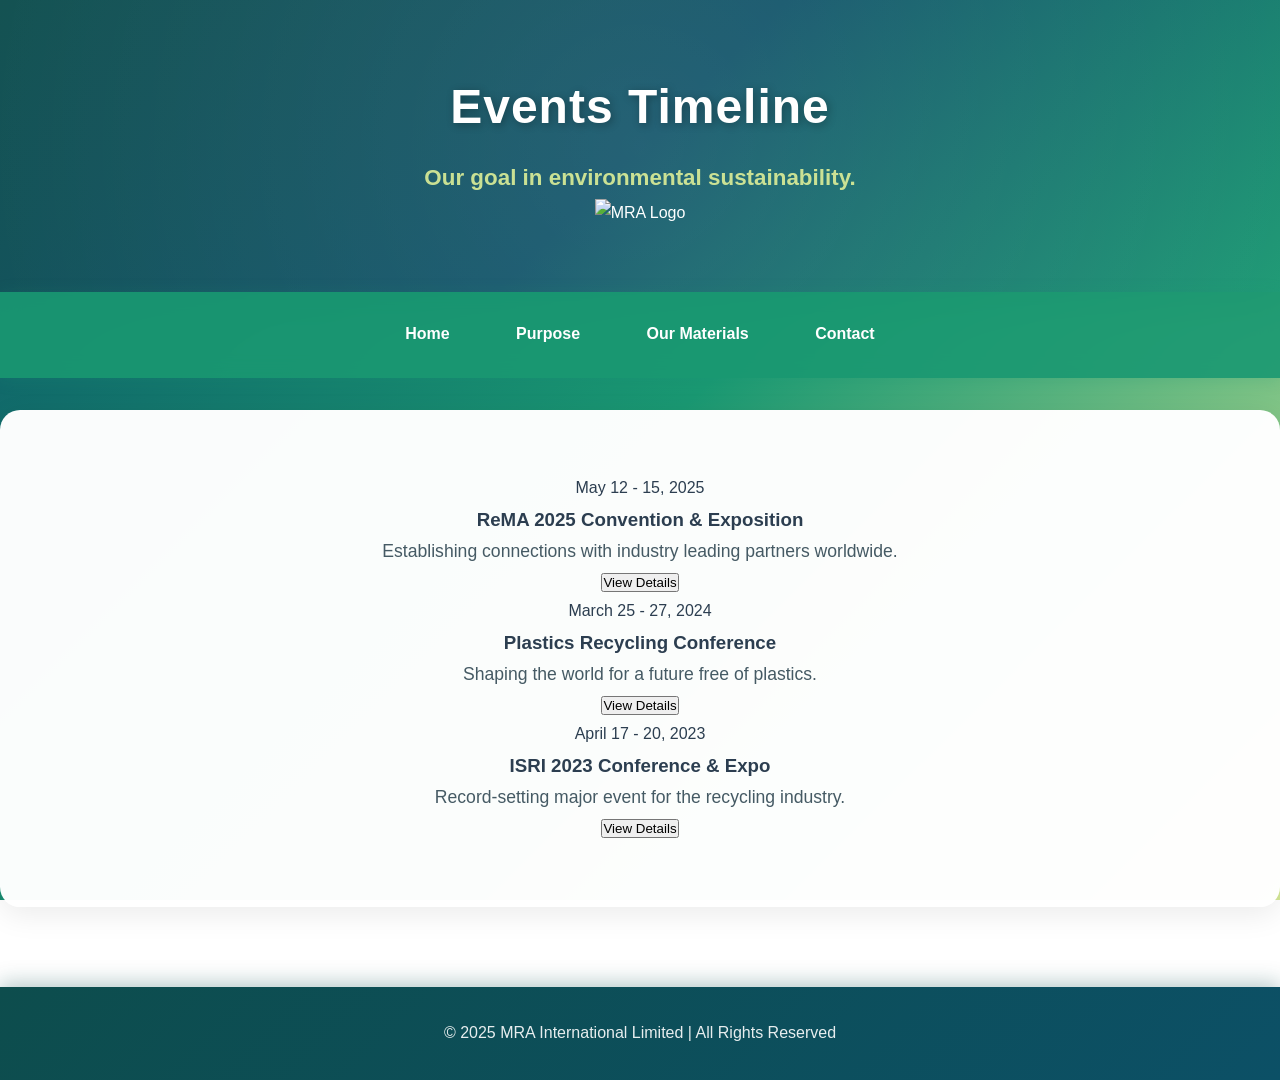
==== events.html @ 83eeb951 "Attempt to fix  Materials section" ====
<!DOCTYPE html>
<html lang="en">

<head>
  <meta charset="UTF-8">
  <meta name="viewport" content="width=device-width, initial-scale=1.0">
  <title>Events Timeline - MRA International Limited</title>
  <link rel="stylesheet" href="style.css">
  <link rel="stylesheet" href="events.css">
  <link rel="icon" type="image/png" href="public/images/favicon.png">
  <noscript>
    <style>
      .fade-section,
      .timeline-item {
        opacity: 1 !important;
        transform: none !important;
      }
    </style>
  </noscript>
</head>

<body>

  <!-- Header -->
  <header class="parallax-header">
    <div class="header-content fade-in">
      <h1>Events Timeline</h1>
      <p>Our goal in environmental sustainability.</p>
      <img src="public/images/icon.png" height="200px" alt="MRA Logo" class="header-logo">
    </div>
  </header>

  <!-- Navigation -->
  <nav class="sticky-nav">
    <ul>
      <li><a href="index.html" class="nav-link">Home</a></li>
      <li><a href="index.html#purpose" class="nav-link">Purpose</a></li>
      <li><a href="index.html#materials" class="nav-link">Our Materials</a></li>
      <li><a href="index.html#contact" class="nav-link">Contact</a></li>
    </ul>
  </nav>

  <!-- Timeline Section -->
  <section class="timeline-section fade-section">
    <div class="timeline-container">

      <!-- Event 1 -->
      <div class="timeline-item" data-event="1">
        <div class="timeline-marker"></div>
        <div class="timeline-content">
          <div class="timeline-date">May 12 - 15, 2025</div>
          <h3>ReMA 2025 Convention & Exposition</h3>
          <p>Establishing connections with industry leading partners worldwide.</p>
          <button class="view-details-btn" data-event="1">View Details</button>
        </div>
      </div>

      <!-- Event 2 -->
      <div class="timeline-item" data-event="2">
        <div class="timeline-marker"></div>
        <div class="timeline-content">
          <div class="timeline-date">March 25 - 27, 2024</div>
          <h3>Plastics Recycling Conference</h3>
          <p>Shaping the world for a future free of plastics.</p>
          <button class="view-details-btn" data-event="2">View Details</button>
        </div>
      </div>

      <!-- Event 3 -->
      <div class="timeline-item" data-event="3">
        <div class="timeline-marker"></div>
        <div class="timeline-content">
          <div class="timeline-date">April 17 - 20, 2023</div>
          <h3>ISRI 2023 Conference & Expo</h3>
          <p>Record-setting major event for the recycling industry.</p>
          <button class="view-details-btn" data-event="3">View Details</button>
        </div>
      </div>


    </div>
  </section>

  <!-- Event Detail Modal -->
  <div class="event-modal" id="eventModal">
    <div class="modal-content">
      <button class="close-modal">&times;</button>
      <div class="modal-body">
        <h2 id="modalTitle"></h2>
        <div class="modal-date" id="modalDate"></div>
        <div class="modal-description" id="modalDescription"></div>
        <div class="modal-gallery" id="modalGallery"></div>
      </div>
    </div>
  </div>

  <!-- Footer -->
  <footer>
    <p>&copy; 2025 MRA International Limited | All Rights Reserved</p>
  </footer>

  <script src="events.js"></script>
</body>

</html>
---- style.css ----
/* General Reset */
* {
  margin: 0;
  padding: 0;
  box-sizing: border-box;
}

/* Smooth Scrolling */
html {
  scroll-behavior: smooth;
}

/* Body */
body {
  font-family: "Segoe UI", Tahoma, Geneva, Verdana, sans-serif;
  line-height: 1.8;
  /* Applied nebula-inspired gradient with dark teal, emerald, and lime */
  background: linear-gradient(135deg, #0c5066 0%, #1a9872 50%, #d4e896 100%);
  background-attachment: fixed;
  color: #2c3e50;
  overflow-x: hidden;
}

/* Header with Parallax */
header {
  /* Changed to dark teal to emerald gradient from nebula palette */
  background: linear-gradient(135deg, #0d4d4d 0%, #0c5066 50%, #1a9872 100%);
  color: white;
  text-align: center;
  padding: 4rem 1rem;
  position: relative;
  overflow: hidden;
  box-shadow: 0 8px 30px rgba(12, 80, 102, 0.4);
}

header::before {
  content: "";
  position: absolute;
  top: -50%;
  left: -50%;
  width: 200%;
  height: 200%;
  background: radial-gradient(circle, rgba(255, 255, 255, 0.1) 0%, transparent 70%);
  animation: pulse 15s ease-in-out infinite;
}

@keyframes pulse {

  0%,
  100% {
    transform: scale(1) rotate(0deg);
  }

  50% {
    transform: scale(1.1) rotate(5deg);
  }
}

.header-content {
  position: relative;
  z-index: 1;
}

header h1 {
  font-size: 3rem;
  font-weight: 700;
  margin-bottom: 0.5rem;
  text-shadow: 2px 2px 8px rgba(0, 0, 0, 0.3);
  letter-spacing: 1px;
}

header p {
  font-size: 1.4rem;
  font-weight: 700;
  opacity: 0.95;
  color: #d4e896
}

/* Fade In Animation */
.fade-in {
  animation: fadeInUp 1s ease-out;
}

@keyframes fadeInUp {
  from {
    opacity: 0;
    transform: translateY(30px);
  }

  to {
    opacity: 1;
    transform: translateY(0);
  }
}

/* Navigation */
nav {
  /* Changed to emerald green with opacity */
  background: rgba(26, 152, 114, 0.9);
  backdrop-filter: blur(10px);
  position: sticky;
  top: 0;
  z-index: 1000;
  box-shadow: 0 2px 15px rgba(26, 152, 114, 0.2);
  transition: all 0.3s ease;
  /* Added responsive padding */
  padding: 0.5rem 1rem;
}

nav.scrolled {
  /* Darker emerald when scrolled */
  background: rgba(13, 77, 77, 0.95);
  box-shadow: 0 4px 20px rgba(26, 152, 114, 0.3);
}

nav ul {
  display: flex;
  justify-content: center;
  list-style: none;
  flex-wrap: wrap;
  padding: 0.5rem 0;
  /* Added gap for better spacing */
  gap: 0.5rem;
}

nav ul li {
  margin: 0 10px;
}

nav ul li a {
  text-decoration: none;
  color: white;
  font-weight: 600;
  padding: 0.8rem 1.2rem;
  display: block;
  border-radius: 8px;
  transition: all 0.3s ease;
  position: relative;
  overflow: hidden;
  /* Responsive font size */
  font-size: 1rem;
}

nav ul li a::before {
  content: "";
  position: absolute;
  top: 0;
  left: -100%;
  width: 100%;
  height: 100%;
  background: rgba(255, 255, 255, 0.1);
  transition: left 0.3s ease;
}

nav ul li a:hover::before {
  left: 0;
}

nav ul li a:hover {
  /* Light lime green on hover */
  background: #b4d95a;
  transform: translateY(-2px);
  box-shadow: 0 4px 12px rgba(180, 217, 90, 0.4);
}

/* Sections */
section {
  padding: 4rem 10%;
  text-align: center;
  margin: 2rem 0;
  /* White with subtle shadow for contrast against vibrant background */
  background: rgba(255, 255, 255, 0.98);
  border-radius: 20px;
  box-shadow: 0 8px 30px rgba(0, 0, 0, 0.08);
  transition: all 0.5s ease;
  opacity: 0;
  transform: translateY(50px);
}

section.visible {
  opacity: 1;
  transform: translateY(0);
}

section h2 {
  margin-bottom: 1.5rem;
  /* Changed to dark teal for headings */
  color: #0c5066;
  font-size: 2.5rem;
  font-weight: 700;
  position: relative;
  display: inline-block;
  padding-bottom: 15px;
}

section h2::after {
  content: "";
  position: absolute;
  bottom: 0;
  left: 50%;
  transform: translateX(-50%);
  width: 80px;
  height: 4px;
  /* Changed to emerald to lime gradient */
  background: linear-gradient(90deg, #1a9872, #b4d95a);
  border-radius: 2px;
}

section p {
  font-size: 1.1rem;
  line-height: 1.8;
  color: #455a64;
  max-width: 900px;
  margin: 0 auto;
}

/* Materials Grid */
.materials-grid {
  display: grid;
  grid-template-columns: repeat(auto-fit, minmax(320px, 1fr));
  gap: 2.5rem;
  margin-top: 3rem;
}

.material-card {
  background: #ffffff;
  border-radius: 20px;
  overflow: hidden;
  box-shadow: 0 10px 30px rgba(0, 0, 0, 0.08);
  transition: all 0.4s cubic-bezier(0.165, 0.84, 0.44, 1);
  text-align: left;
  border: 1px solid rgba(0, 0, 0, 0.05);
  display: flex;
  flex-direction: column;
}

.material-card:hover {
  transform: translateY(-10px);
  box-shadow: 0 20px 40px rgba(26, 152, 114, 0.15);
  border-color: #1a9872;
}

.material-card-image {
  width: 100%;
  height: 220px;
  overflow: hidden;
}

.material-card-image img {
  width: 100%;
  height: 100%;
  object-fit: cover;
  transition: transform 0.6s ease;
}

.material-card:hover .material-card-image img {
  transform: scale(1.1);
}

.material-card-content {
  padding: 2rem;
  flex-grow: 1;
}

.material-card h3 {
  color: #0c5066;
  font-size: 1.8rem;
  margin-bottom: 1rem;
  font-weight: 700;
}

.material-card p {
  font-size: 1rem;
  color: #546e7a;
  margin-bottom: 1.5rem;
  line-height: 1.6;
}

.material-card ul {
  list-style: none;
  padding: 0;
}

.material-card ul li {
  padding-left: 1.5rem;
  position: relative;
  margin-bottom: 0.6rem;
  color: #455a64;
  font-size: 0.95rem;
}

.material-card ul li::before {
  content: "•";
  /* Standard bullet */
  color: #1a9872;
  font-weight: bold;
  position: absolute;
  left: 0;
  font-size: 1.2rem;
  line-height: 1;
}

.material-btn {
  display: inline-block;
  margin-top: 1.5rem;
  padding: 0.8rem 1.5rem;
  background: #1a9872;
  color: white;
  text-decoration: none;
  border-radius: 30px;
  font-weight: 600;
  font-size: 0.9rem;
  transition: all 0.3s ease;
  border: 2px solid #1a9872;
  text-align: center;
}

.material-btn:hover {
  background: transparent;
  color: #1a9872;
  transform: scale(1.05);
  box-shadow: 0 5px 15px rgba(26, 152, 114, 0.2);
}

.material-sub-lists {
  display: grid;
  grid-template-columns: 1fr 1fr;
  gap: 1rem;
  margin-bottom: 0.5rem;
}

.material-sub-lists h4 {
  color: #1a9872;
  font-size: 0.95rem;
  margin-bottom: 0.5rem;
  text-transform: uppercase;
  letter-spacing: 1px;
}

/* Gallery */
.gallery {
  display: flex;
  justify-content: center;
  gap: 30px;
  flex-wrap: wrap;
  margin-top: 2rem;
}

.gallery-item {
  width: 280px;
  height: 200px;
  object-fit: cover;
  border-radius: 15px;
  box-shadow: 0 8px 20px rgba(0, 0, 0, 0.15);
  transition: all 0.4s cubic-bezier(0.175, 0.885, 0.32, 1.275);
  cursor: pointer;
  opacity: 0;
  transform: scale(0.8);
  animation: scaleIn 0.6s ease forwards;
}

.gallery-item:nth-child(1) {
  animation-delay: 0.1s;
}

.gallery-item:nth-child(2) {
  animation-delay: 0.2s;
}

.gallery-item:nth-child(3) {
  animation-delay: 0.3s;
}

@keyframes scaleIn {
  to {
    opacity: 1;
    transform: scale(1);
  }
}

.gallery-item:hover {
  transform: scale(1.08) rotate(2deg);
  /* Changed shadow to emerald */
  box-shadow: 0 15px 35px rgba(26, 152, 114, 0.4);
  z-index: 10;
}

/* CEO Profile */
.ceo-profile {
  display: flex;
  align-items: center;
  justify-content: center;
  gap: 30px;
  flex-wrap: wrap;
  margin-top: 2rem;
}

.ceo-image {
  width: 220px;
  height: 220px;
  border-radius: 50%;
  object-fit: cover;
  /* Changed to teal shadow and border */
  box-shadow: 0 10px 30px rgba(12, 80, 102, 0.4);
  border: 5px solid #1a9872;
  transition: all 0.4s ease;
  animation: float 3s ease-in-out infinite;
}

@keyframes float {

  0%,
  100% {
    transform: translateY(0);
  }

  50% {
    transform: translateY(-10px);
  }
}

.ceo-image:hover {
  transform: scale(1.05);
  /* Enhanced emerald shadow */
  box-shadow: 0 15px 40px rgba(26, 152, 114, 0.5);
}

.ceo-profile p {
  max-width: 550px;
  text-align: left;
  font-size: 1.15rem;
  line-height: 1.8;
}

/* Contact Section */
.contact-section {
  /* Changed to emerald to teal gradient */
  background: linear-gradient(135deg, #1a9872 0%, #0c5066 100%);
  color: white;
}

.contact-section h2 {
  color: white;
}

.contact-section h2::after {
  /* Changed to lime gradient */
  background: linear-gradient(90deg, #b4d95a, #d4e896);
}

.contact-info {
  margin-top: 2rem;
}

.contact-info p {
  font-size: 1.2rem;
  margin: 1rem 0;
  /* Changed to light lime */
  color: #d4e896;
  text-align: ceter;
  max-width: none;
  margin: 1rem 0;
}

.contact-info strong {
  /* Changed to bright lime accent */
  color: #b4d95a;
}

#email {
  color: #b4d95a;
  text-decoration: none;

}

/* Footer */
footer {
  /* Changed to dark forest to teal gradient */
  background: linear-gradient(135deg, #0d4d4d 0%, #0c5066 100%);
  color: white;
  text-align: center;
  padding: 2rem;
  margin-top: 3rem;
  box-shadow: 0 -4px 20px rgba(13, 77, 77, 0.3);
}

footer p {
  font-size: 1rem;
  opacity: 0.9;
}

/* Responsive Design */
@media (max-width: 768px) {
  header h1 {
    font-size: 2rem;
  }

  header p {
    font-size: 1.1rem;
  }

  /* Mobile-optimized navigation */
  nav {
    padding: 0.3rem 0.5rem;
  }

  nav ul {
    flex-direction: row;
    justify-content: center;
    padding: 0.3rem 0;
    gap: 0.3rem;
  }

  nav ul li {
    margin: 0.2rem;
  }

  nav ul li a {
    padding: 0.5rem 0.7rem;
    font-size: 0.85rem;
  }

  section {
    padding: 2rem 5%;
  }

  section h2 {
    font-size: 1.8rem;
  }

  .gallery-item {
    width: 100%;
    max-width: 350px;
  }

  .ceo-profile {
    flex-direction: column;
    text-align: center;
  }

  .ceo-profile p {
    text-align: center;
  }
}

/* Loading Animation */
@keyframes shimmer {
  0% {
    background-position: -1000px 0;
  }

  100% {
    background-position: 1000px 0;
  }
}

/* Modal Styles */
.modal {
  display: none;
  position: fixed;
  z-index: 2000;
  left: 0;
  top: 0;
  width: 100%;
  height: 100%;
  overflow: auto;
  background-color: rgba(13, 77, 77, 0.9);
  backdrop-filter: blur(8px);
  opacity: 0;
  transition: opacity 0.4s ease;
}

.modal.visible {
  display: flex;
  align-items: center;
  justify-content: center;
  opacity: 1;
}

.modal-content {
  background: white;
  margin: auto;
  padding: 0;
  border-radius: 20px;
  width: 90%;
  max-width: 900px;
  max-height: 90vh;
  position: relative;
  box-shadow: 0 25px 50px rgba(0, 0, 0, 0.3);
  overflow: hidden;
  transform: scale(0.8);
  transition: transform 0.4s cubic-bezier(0.175, 0.885, 0.32, 1.275);
}

.modal.visible .modal-content {
  transform: scale(1);
}

.close-modal {
  position: absolute;
  top: 20px;
  right: 25px;
  color: #0c5066;
  font-size: 35px;
  font-weight: bold;
  cursor: pointer;
  z-index: 2001;
  transition: color 0.3s;
  background: rgba(255, 255, 255, 0.8);
  width: 45px;
  height: 45px;
  display: flex;
  align-items: center;
  justify-content: center;
  border-radius: 50%;
}

.close-modal:hover {
  color: #1a9872;
}

/* Slideshow */
.slideshow-container {
  width: 100%;
}

.slide {
  display: none;
  animation: fadeNext 0.5s ease-in-out;
}

.slide.active {
  display: flex;
  flex-direction: column;
}

@media (min-width: 768px) {
  .slide.active {
    flex-direction: row;
    height: 500px;
  }
}

.slide-image {
  flex: 1.2;
  height: 300px;
  background: #f4f4f4;
}

@media (min-width: 768px) {
  .slide-image {
    height: 100%;
  }
}

.slide-image img {
  width: 100%;
  height: 100%;
  object-fit: cover;
}

.slide-info {
  flex: 1;
  padding: 2.5rem;
  display: flex;
  flex-direction: column;
  justify-content: center;
  background: white;
}

.slide-info h2 {
  color: #0c5066;
  font-size: 2rem;
  margin-bottom: 1rem;
}

.slide-info p {
  color: #546e7a;
  line-height: 1.7;
  font-size: 1.1rem;
  margin-bottom: 0;
}

.slideshow-controls {
  position: absolute;
  top: 50%;
  width: 100%;
  display: flex;
  justify-content: space-between;
  transform: translateY(-50%);
  pointer-events: none;
}

.slide-btn {
  cursor: pointer;
  padding: 15px;
  color: #0c5066;
  font-weight: bold;
  font-size: 20px;
  transition: 0.3s;
  user-select: none;
  background: rgba(255, 255, 255, 0.8);
  border: none;
  margin: 0 10px;
  border-radius: 50%;
  width: 50px;
  height: 50px;
  display: flex;
  align-items: center;
  justify-content: center;
  pointer-events: auto;
  box-shadow: 0 4px 10px rgba(0, 0, 0, 0.1);
}

.slide-btn:hover {
  background: #1a9872;
  color: white;
}

.slide-dots {
  position: absolute;
  bottom: 20px;
  width: 100%;
  text-align: center;
}

.dot {
  cursor: pointer;
  height: 10px;
  width: 10px;
  margin: 0 5px;
  background-color: #bbb;
  border-radius: 50%;
  display: inline-block;
  transition: background-color 0.3s;
}

.dot.active {
  background-color: #1a9872;
  width: 25px;
  border-radius: 5px;
}

@keyframes fadeNext {
  from {
    opacity: 0.4;
    transform: scale(1.05);
  }

  to {
    opacity: 1;
    transform: scale(1);
  }
}

/* Character encoding fix for older browsers */
.material-card ul li::before {
  content: "•";
}
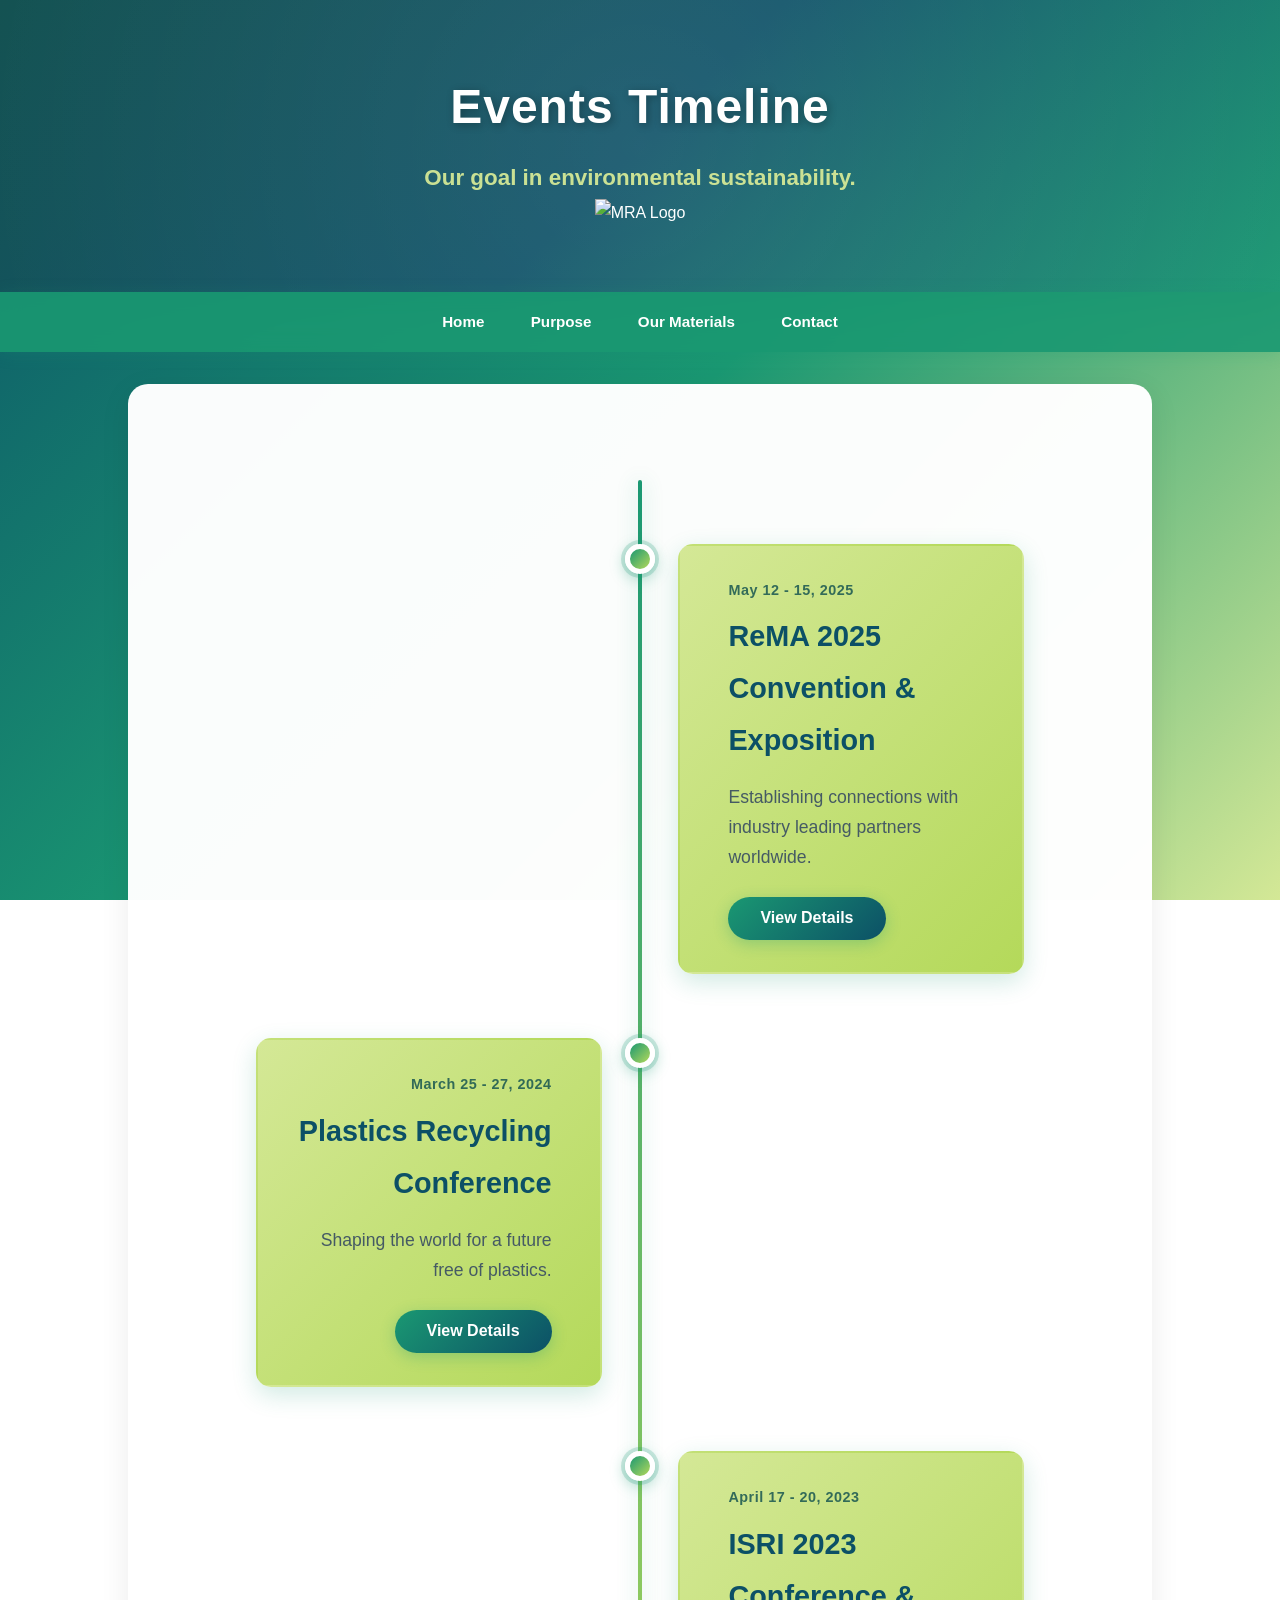
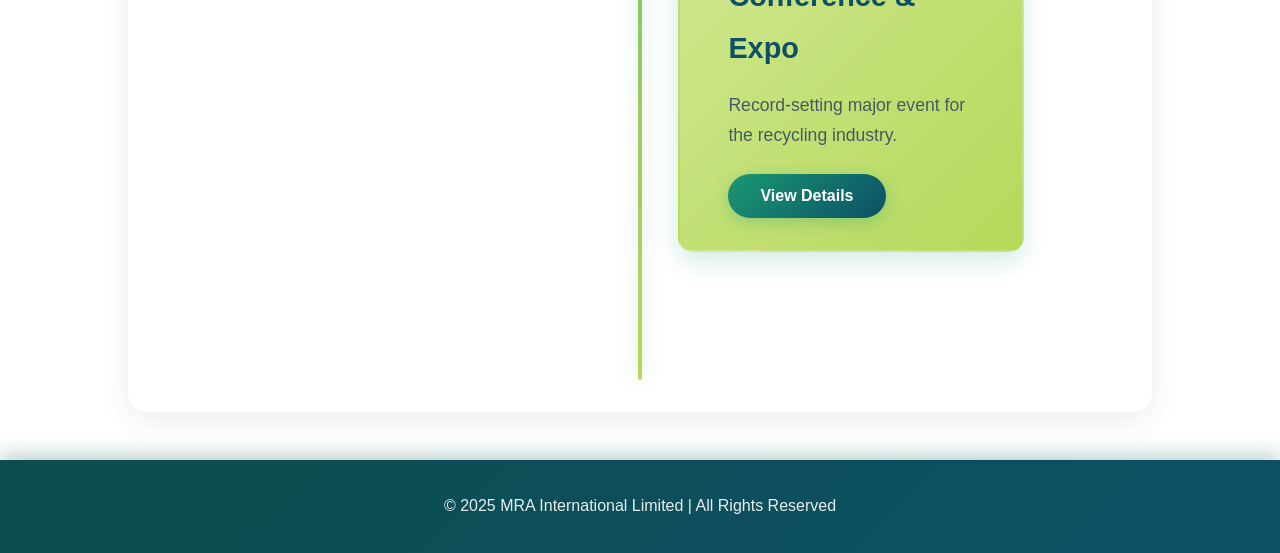
==== commit 3428de5b: "Made website more mobile-compatible" ====
--- a/events.html
+++ b/events.html
@@ -32,12 +32,19 @@
 
   <!-- Navigation -->
   <nav class="sticky-nav">
-    <ul>
-      <li><a href="index.html" class="nav-link">Home</a></li>
-      <li><a href="index.html#purpose" class="nav-link">Purpose</a></li>
-      <li><a href="index.html#materials" class="nav-link">Our Materials</a></li>
-      <li><a href="index.html#contact" class="nav-link">Contact</a></li>
-    </ul>
+    <div class="nav-container">
+      <button class="mobile-menu-toggle" aria-label="Toggle menu">
+        <span class="bar"></span>
+        <span class="bar"></span>
+        <span class="bar"></span>
+      </button>
+      <ul class="nav-links">
+        <li><a href="index.html" class="nav-link">Home</a></li>
+        <li><a href="index.html#purpose" class="nav-link">Purpose</a></li>
+        <li><a href="index.html#materials" class="nav-link">Our Materials</a></li>
+        <li><a href="index.html#contact" class="nav-link">Contact</a></li>
+      </ul>
+    </div>
   </nav>
 
   <!-- Timeline Section -->
--- a/style.css
+++ b/style.css
@@ -19,6 +19,10 @@
   background-attachment: fixed;
   color: #2c3e50;
   overflow-x: hidden;
+}
+
+body.menu-open {
+  overflow: hidden;
 }
 
 /* Header with Parallax */
@@ -95,7 +99,6 @@
 
 /* Navigation */
 nav {
-  /* Changed to emerald green with opacity */
   background: rgba(26, 152, 114, 0.9);
   backdrop-filter: blur(10px);
   position: sticky;
@@ -103,12 +106,21 @@
   z-index: 1000;
   box-shadow: 0 2px 15px rgba(26, 152, 114, 0.2);
   transition: all 0.3s ease;
-  /* Added responsive padding */
-  padding: 0.5rem 1rem;
+  padding: 0;
+  /* Changed for better mobile control */
+}
+
+.nav-container {
+  display: flex;
+  justify-content: center;
+  align-items: center;
+  max-width: 1200px;
+  margin: 0 auto;
+  position: relative;
+  min-height: 60px;
 }
 
 nav.scrolled {
-  /* Darker emerald when scrolled */
   background: rgba(13, 77, 77, 0.95);
   box-shadow: 0 4px 20px rgba(26, 152, 114, 0.3);
 }
@@ -118,27 +130,47 @@
   justify-content: center;
   list-style: none;
   flex-wrap: wrap;
-  padding: 0.5rem 0;
-  /* Added gap for better spacing */
+  padding: 0;
   gap: 0.5rem;
 }
 
 nav ul li {
-  margin: 0 10px;
+  margin: 0;
 }
 
 nav ul li a {
   text-decoration: none;
   color: white;
   font-weight: 600;
-  padding: 0.8rem 1.2rem;
+  padding: 1rem 1.2rem;
   display: block;
-  border-radius: 8px;
+  border-radius: 0;
   transition: all 0.3s ease;
   position: relative;
   overflow: hidden;
-  /* Responsive font size */
-  font-size: 1rem;
+  font-size: 0.95rem;
+}
+
+/* Mobile Menu Toggle */
+.mobile-menu-toggle {
+  display: none;
+  flex-direction: column;
+  justify-content: space-between;
+  width: 30px;
+  height: 21px;
+  background: none;
+  border: none;
+  cursor: pointer;
+  padding: 0;
+  z-index: 1001;
+}
+
+.mobile-menu-toggle .bar {
+  height: 3px;
+  width: 100%;
+  background-color: white;
+  border-radius: 10px;
+  transition: all 0.3s ease;
 }
 
 nav ul li a::before {
@@ -244,6 +276,31 @@
   width: 100%;
   height: 220px;
   overflow: hidden;
+  position: relative;
+}
+
+.material-card-image::after {
+  content: "View Slideshow";
+  position: absolute;
+  top: 50%;
+  left: 50%;
+  transform: translate(-50%, -50%) scale(0.9);
+  background: rgba(13, 77, 77, 0.85);
+  color: white;
+  padding: 10px 20px;
+  border-radius: 30px;
+  font-weight: 600;
+  font-size: 0.9rem;
+  opacity: 0;
+  transition: all 0.3s ease;
+  pointer-events: none;
+  border: 1px solid rgba(255, 255, 255, 0.2);
+  white-space: nowrap;
+}
+
+.material-card:hover .material-card-image::after {
+  opacity: 1;
+  transform: translate(-50%, -50%) scale(1);
 }
 
 .material-card-image img {
@@ -255,11 +312,14 @@
 
 .material-card:hover .material-card-image img {
   transform: scale(1.1);
+  filter: brightness(0.8);
 }
 
 .material-card-content {
   padding: 2rem;
   flex-grow: 1;
+  display: flex;
+  flex-direction: column;
 }
 
 .material-card h3 {
@@ -272,37 +332,69 @@
 .material-card p {
   font-size: 1rem;
   color: #546e7a;
+  margin-bottom: 1rem;
+  line-height: 1.6;
+}
+
+.click-hint {
+  display: flex;
+  align-items: center;
+  gap: 12px;
   margin-bottom: 1.5rem;
-  line-height: 1.6;
-}
-
-.material-card ul {
-  list-style: none;
-  padding: 0;
-}
-
-.material-card ul li {
-  padding-left: 1.5rem;
+  padding: 10px 15px;
+  background: rgba(26, 152, 114, 0.05);
+  border-radius: 12px;
+  border: 1px dashed rgba(26, 152, 114, 0.3);
+  transition: all 0.3s ease;
+  cursor: pointer;
+}
+
+.click-hint span {
+  font-size: 0.95rem;
+  font-weight: 600;
+  color: #1a9872;
+}
+
+.pulse-icon {
+  width: 12px;
+  height: 12px;
+  background-color: #1a9872;
+  border-radius: 50%;
   position: relative;
-  margin-bottom: 0.6rem;
-  color: #455a64;
-  font-size: 0.95rem;
-}
-
-.material-card ul li::before {
-  content: "•";
-  /* Standard bullet */
-  color: #1a9872;
-  font-weight: bold;
+}
+
+.pulse-icon::after {
+  content: "";
   position: absolute;
+  top: 0;
   left: 0;
-  font-size: 1.2rem;
-  line-height: 1;
+  width: 100%;
+  height: 100%;
+  background-color: #1a9872;
+  border-radius: 50%;
+  animation: hintPulse 2s infinite;
+}
+
+@keyframes hintPulse {
+  0% {
+    transform: scale(1);
+    opacity: 0.8;
+  }
+
+  100% {
+    transform: scale(3);
+    opacity: 0;
+  }
+}
+
+.material-card:hover .click-hint {
+  background: rgba(26, 152, 114, 0.1);
+  border-style: solid;
+  transform: translateX(5px);
 }
 
 .material-btn {
   display: inline-block;
-  margin-top: 1.5rem;
   padding: 0.8rem 1.5rem;
   background: #1a9872;
   color: white;
@@ -313,6 +405,8 @@
   transition: all 0.3s ease;
   border: 2px solid #1a9872;
   text-align: center;
+  align-self: flex-start;
+  margin-top: auto;
 }
 
 .material-btn:hover {
@@ -457,7 +551,7 @@
   margin: 1rem 0;
   /* Changed to light lime */
   color: #d4e896;
-  text-align: ceter;
+  text-align: center;
   max-width: none;
   margin: 1rem 0;
 }
@@ -490,7 +584,118 @@
 }
 
 /* Responsive Design */
+@media (max-width: 1024px) {
+  nav ul li a {
+    padding: 0.8rem 0.6rem;
+    font-size: 0.85rem;
+  }
+}
+
 @media (max-width: 768px) {
+
+  /* Mobile Navigation */
+  .nav-container {
+    justify-content: space-between;
+    padding: 0.5rem 1.5rem;
+  }
+
+  .mobile-menu-toggle {
+    display: flex;
+  }
+
+  /* Hamburger Animation */
+  .mobile-menu-toggle.active .bar:nth-child(1) {
+    transform: translateY(9px) rotate(45deg);
+  }
+
+  .mobile-menu-toggle.active .bar:nth-child(2) {
+    opacity: 0;
+  }
+
+  .mobile-menu-toggle.active .bar:nth-child(3) {
+    transform: translateY(-9px) rotate(-45deg);
+  }
+
+  nav ul {
+    position: fixed;
+    top: 60px;
+    left: 0;
+    width: 100%;
+    height: 0;
+    background: rgba(13, 77, 77, 0.98);
+    backdrop-filter: blur(15px);
+    flex-direction: column;
+    align-items: center;
+    justify-content: flex-start;
+    padding: 0;
+    overflow: hidden;
+    transition: height 0.4s cubic-bezier(0.175, 0.885, 0.32, 1.275);
+    gap: 0;
+    box-shadow: 0 10px 20px rgba(0, 0, 0, 0.2);
+  }
+
+  nav ul.active {
+    height: calc(100vh - 60px);
+    padding: 2rem 0;
+    overflow-y: auto;
+  }
+
+  nav ul li {
+    width: 100%;
+    text-align: center;
+    opacity: 0;
+    transform: translateY(20px);
+    transition: all 0.3s ease;
+  }
+
+  nav ul.active li {
+    opacity: 1;
+    transform: translateY(0);
+  }
+
+  /* Staggered animation for menu items */
+  nav ul.active li:nth-child(1) {
+    transition-delay: 0.1s;
+  }
+
+  nav ul.active li:nth-child(2) {
+    transition-delay: 0.15s;
+  }
+
+  nav ul.active li:nth-child(3) {
+    transition-delay: 0.2s;
+  }
+
+  nav ul.active li:nth-child(4) {
+    transition-delay: 0.25s;
+  }
+
+  nav ul.active li:nth-child(5) {
+    transition-delay: 0.3s;
+  }
+
+  nav ul.active li:nth-child(6) {
+    transition-delay: 0.35s;
+  }
+
+  nav ul.active li:nth-child(7) {
+    transition-delay: 0.4s;
+  }
+
+  nav ul.active li:nth-child(8) {
+    transition-delay: 0.45s;
+  }
+
+  nav ul li a {
+    padding: 1.2rem;
+    font-size: 1.2rem;
+    border-bottom: 1px solid rgba(255, 255, 255, 0.1);
+  }
+
+  header {
+    padding: 3rem 1rem;
+  }
+
   header h1 {
     font-size: 2rem;
   }
@@ -499,47 +704,121 @@
     font-size: 1.1rem;
   }
 
-  /* Mobile-optimized navigation */
-  nav {
-    padding: 0.3rem 0.5rem;
-  }
-
-  nav ul {
-    flex-direction: row;
-    justify-content: center;
-    padding: 0.3rem 0;
-    gap: 0.3rem;
-  }
-
-  nav ul li {
-    margin: 0.2rem;
-  }
-
-  nav ul li a {
-    padding: 0.5rem 0.7rem;
-    font-size: 0.85rem;
+  .header-logo {
+    height: 120px;
   }
 
   section {
-    padding: 2rem 5%;
+    padding: 2.5rem 1.5rem;
+    margin: 1.5rem 1rem;
+    border-radius: 15px;
   }
 
   section h2 {
     font-size: 1.8rem;
   }
 
-  .gallery-item {
-    width: 100%;
-    max-width: 350px;
+  .materials-grid {
+    grid-template-columns: 1fr;
+    gap: 1.5rem;
+  }
+
+  .material-card-image {
+    height: 180px;
+  }
+
+  .material-card h3 {
+    font-size: 1.5rem;
   }
 
   .ceo-profile {
     flex-direction: column;
     text-align: center;
+    gap: 1.5rem;
+  }
+
+  .ceo-image {
+    width: 180px;
+    height: 180px;
   }
 
   .ceo-profile p {
     text-align: center;
+    font-size: 1.05rem;
+  }
+
+  .contact-info p {
+    font-size: 1.1rem;
+  }
+
+  .modal-content {
+    width: 95%;
+    max-height: 95vh;
+    display: flex;
+    flex-direction: column;
+  }
+
+  .slideshow-container {
+    flex: 1;
+    overflow-y: auto;
+  }
+
+  .close-modal {
+    top: 10px;
+    right: 15px;
+    width: 40px;
+    height: 40px;
+    font-size: 30px;
+    position: fixed;
+    /* Keep it visible while scrolling modal */
+  }
+
+  .slide.active {
+    flex-direction: column;
+    height: auto;
+    min-height: 100%;
+  }
+
+  .slide-image {
+    height: 250px;
+    flex: none;
+  }
+
+  .slide-info {
+    padding: 1.5rem;
+    flex: 1;
+  }
+
+  .slide-info h2 {
+    font-size: 1.5rem;
+  }
+
+  .slide-info p {
+    font-size: 1rem;
+  }
+
+  .slideshow-controls {
+    position: fixed;
+    top: 50%;
+    transform: translateY(-50%);
+    width: 100%;
+  }
+
+  .slide-btn {
+    width: 40px;
+    height: 40px;
+    font-size: 16px;
+    margin: 0 5px;
+  }
+}
+
+@media (max-width: 480px) {
+  header h1 {
+    font-size: 1.7rem;
+  }
+
+  .contact-info p {
+    font-size: 1rem;
   }
 }
 
--- a/events.css
+++ b/events.css
@@ -0,0 +1,360 @@
+/* Timeline Section */
+.timeline-section {
+  padding: 4rem 10%;
+  background: rgba(255, 255, 255, 0.98);
+  margin: 2rem 10%;
+  border-radius: 20px;
+}
+
+.timeline-container {
+  position: relative;
+  max-width: 1000px;
+  margin: 0 auto;
+  padding: 2rem 0;
+}
+
+/* Timeline vertical line */
+.timeline-container::before {
+  content: "";
+  position: absolute;
+  left: 50%;
+  transform: translateX(-50%);
+  width: 4px;
+  height: 100%;
+  background: linear-gradient(180deg, #1a9872 0%, #b4d95a 100%);
+  border-radius: 2px;
+  box-shadow: 0 0 20px rgba(26, 152, 114, 0.3);
+}
+
+/* Timeline Item */
+.timeline-item {
+  position: relative;
+  margin: 4rem 0;
+  opacity: 0;
+  transform: translateY(50px);
+  transition: all 0.8s cubic-bezier(0.175, 0.885, 0.32, 1.275);
+}
+
+.timeline-item.visible {
+  opacity: 1;
+  transform: translateY(0);
+}
+
+.timeline-item:nth-child(odd) .timeline-content {
+  margin-left: auto;
+  margin-right: 0;
+  text-align: left;
+  padding-left: 3rem;
+}
+
+.timeline-item:nth-child(even) .timeline-content {
+  margin-right: auto;
+  margin-left: 0;
+  text-align: right;
+  padding-right: 3rem;
+}
+
+/* Timeline Marker */
+.timeline-marker {
+  position: absolute;
+  left: 50%;
+  transform: translateX(-50%);
+  width: 30px;
+  height: 30px;
+  background: linear-gradient(135deg, #1a9872, #b4d95a);
+  border-radius: 50%;
+  border: 5px solid white;
+  box-shadow: 0 0 0 4px rgba(26, 152, 114, 0.2), 0 4px 15px rgba(26, 152, 114, 0.4);
+  z-index: 10;
+  cursor: pointer;
+  transition: all 0.4s ease;
+  animation: pulse-marker 2s ease-in-out infinite;
+}
+
+@keyframes pulse-marker {
+
+  0%,
+  100% {
+    box-shadow: 0 0 0 4px rgba(26, 152, 114, 0.2), 0 4px 15px rgba(26, 152, 114, 0.4);
+  }
+
+  50% {
+    box-shadow: 0 0 0 8px rgba(26, 152, 114, 0.3), 0 6px 25px rgba(26, 152, 114, 0.6);
+  }
+}
+
+.timeline-marker:hover {
+  transform: translateX(-50%) scale(1.3);
+  box-shadow: 0 0 0 8px rgba(26, 152, 114, 0.3), 0 6px 30px rgba(180, 217, 90, 0.7);
+}
+
+/* Timeline Content */
+.timeline-content {
+  width: 45%;
+  background: linear-gradient(135deg, #d4e896 0%, #b4d95a 100%);
+  padding: 2rem;
+  border-radius: 15px;
+  box-shadow: 0 8px 25px rgba(26, 152, 114, 0.2);
+  transition: all 0.4s ease;
+  border: 2px solid transparent;
+  position: relative;
+  overflow: hidden;
+}
+
+.timeline-content::before {
+  content: "";
+  position: absolute;
+  top: 0;
+  left: -100%;
+  width: 100%;
+  height: 100%;
+  background: linear-gradient(90deg, transparent, rgba(255, 255, 255, 0.3), transparent);
+  transition: left 0.6s ease;
+}
+
+.timeline-content:hover::before {
+  left: 100%;
+}
+
+.timeline-content:hover {
+  transform: translateY(-8px) scale(1.02);
+  box-shadow: 0 15px 40px rgba(26, 152, 114, 0.35);
+  border-color: #1a9872;
+}
+
+.timeline-date {
+  font-size: 0.9rem;
+  font-weight: 600;
+  color: #0d4d4d;
+  margin-bottom: 0.5rem;
+  opacity: 0.8;
+  letter-spacing: 0.5px;
+}
+
+.timeline-content h3 {
+  font-size: 1.8rem;
+  color: #0c5066;
+  margin-bottom: 1rem;
+  font-weight: 700;
+}
+
+.timeline-content p {
+  font-size: 1.1rem;
+  color: #455a64;
+  line-height: 1.7;
+  margin-bottom: 1.5rem;
+}
+
+/* View Details Button */
+.view-details-btn {
+  padding: 0.8rem 2rem;
+  background: linear-gradient(135deg, #1a9872, #0c5066);
+  color: white;
+  border: none;
+  border-radius: 25px;
+  font-size: 1rem;
+  font-weight: 600;
+  cursor: pointer;
+  transition: all 0.3s ease;
+  box-shadow: 0 4px 15px rgba(26, 152, 114, 0.3);
+  position: relative;
+  overflow: hidden;
+}
+
+.view-details-btn::before {
+  content: "";
+  position: absolute;
+  top: 50%;
+  left: 50%;
+  width: 0;
+  height: 0;
+  border-radius: 50%;
+  background: rgba(255, 255, 255, 0.3);
+  transform: translate(-50%, -50%);
+  transition: width 0.5s, height 0.5s;
+}
+
+.view-details-btn:hover::before {
+  width: 300px;
+  height: 300px;
+}
+
+.view-details-btn:hover {
+  transform: translateY(-2px);
+  box-shadow: 0 6px 25px rgba(26, 152, 114, 0.5);
+}
+
+/* Event Modal */
+.event-modal {
+  display: none;
+  position: fixed;
+  top: 0;
+  left: 0;
+  width: 100%;
+  height: 100%;
+  background: rgba(0, 0, 0, 0.85);
+  backdrop-filter: blur(10px);
+  z-index: 10000;
+  animation: fadeIn 0.3s ease;
+}
+
+.event-modal.active {
+  display: flex;
+  justify-content: center;
+  align-items: center;
+}
+
+@keyframes fadeIn {
+  from {
+    opacity: 0;
+  }
+
+  to {
+    opacity: 1;
+  }
+}
+
+.modal-content {
+  background: white;
+  border-radius: 20px;
+  max-width: 800px;
+  width: 90%;
+  max-height: 85vh;
+  overflow-y: auto;
+  position: relative;
+  animation: slideUp 0.4s cubic-bezier(0.175, 0.885, 0.32, 1.275);
+  box-shadow: 0 20px 60px rgba(0, 0, 0, 0.5);
+}
+
+@keyframes slideUp {
+  from {
+    transform: translateY(100px);
+    opacity: 0;
+  }
+
+  to {
+    transform: translateY(0);
+    opacity: 1;
+  }
+}
+
+.close-modal {
+  position: absolute;
+  top: 1rem;
+  right: 1rem;
+  background: #0c5066;
+  color: white;
+  border: none;
+  width: 40px;
+  height: 40px;
+  border-radius: 50%;
+  font-size: 1.5rem;
+  cursor: pointer;
+  transition: all 0.3s ease;
+  display: flex;
+  align-items: center;
+  justify-content: center;
+  z-index: 10;
+}
+
+.close-modal:hover {
+  background: #1a9872;
+  transform: rotate(90deg);
+}
+
+.modal-body {
+  padding: 3rem;
+}
+
+.modal-body h2 {
+  color: #0c5066;
+  font-size: 2.2rem;
+  margin-bottom: 0.5rem;
+}
+
+.modal-date {
+  color: #1a9872;
+  font-weight: 600;
+  font-size: 1rem;
+  margin-bottom: 1.5rem;
+}
+
+.modal-description {
+  font-size: 1.1rem;
+  line-height: 1.8;
+  color: #455a64;
+  margin-bottom: 2rem;
+}
+
+.modal-gallery {
+  display: grid;
+  grid-template-columns: repeat(auto-fit, minmax(200px, 1fr));
+  gap: 1rem;
+  margin-top: 2rem;
+}
+
+.modal-gallery img {
+  width: 100%;
+  height: 200px;
+  object-fit: cover;
+  border-radius: 10px;
+  transition: all 0.3s ease;
+  cursor: pointer;
+  box-shadow: 0 4px 15px rgba(0, 0, 0, 0.1);
+}
+
+.modal-gallery img:hover {
+  transform: scale(1.05);
+  box-shadow: 0 8px 25px rgba(26, 152, 114, 0.4);
+}
+
+/* Responsive Design */
+@media (max-width: 768px) {
+  .timeline-container::before {
+    left: 30px;
+  }
+
+  .timeline-marker {
+    left: 30px;
+  }
+
+  .timeline-item:nth-child(odd) .timeline-content,
+  .timeline-item:nth-child(even) .timeline-content {
+    width: calc(100% - 80px);
+    margin-left: 80px;
+    margin-right: 0;
+    text-align: left;
+    padding-left: 1.5rem;
+    padding-right: 1.5rem;
+  }
+
+  .timeline-section {
+    padding: 2.5rem 1.5rem;
+    margin: 1.5rem 1rem;
+    border-radius: 15px;
+  }
+
+  .timeline-container {
+    padding: 1rem 0;
+  }
+
+  .timeline-item {
+    margin: 2rem 0;
+  }
+
+  .timeline-content h3 {
+    font-size: 1.4rem;
+  }
+
+  .timeline-content p {
+    font-size: 1rem;
+  }
+
+  .modal-body {
+    padding: 2rem 1.5rem;
+  }
+
+  .modal-body h2 {
+    font-size: 1.8rem;
+  }
+}
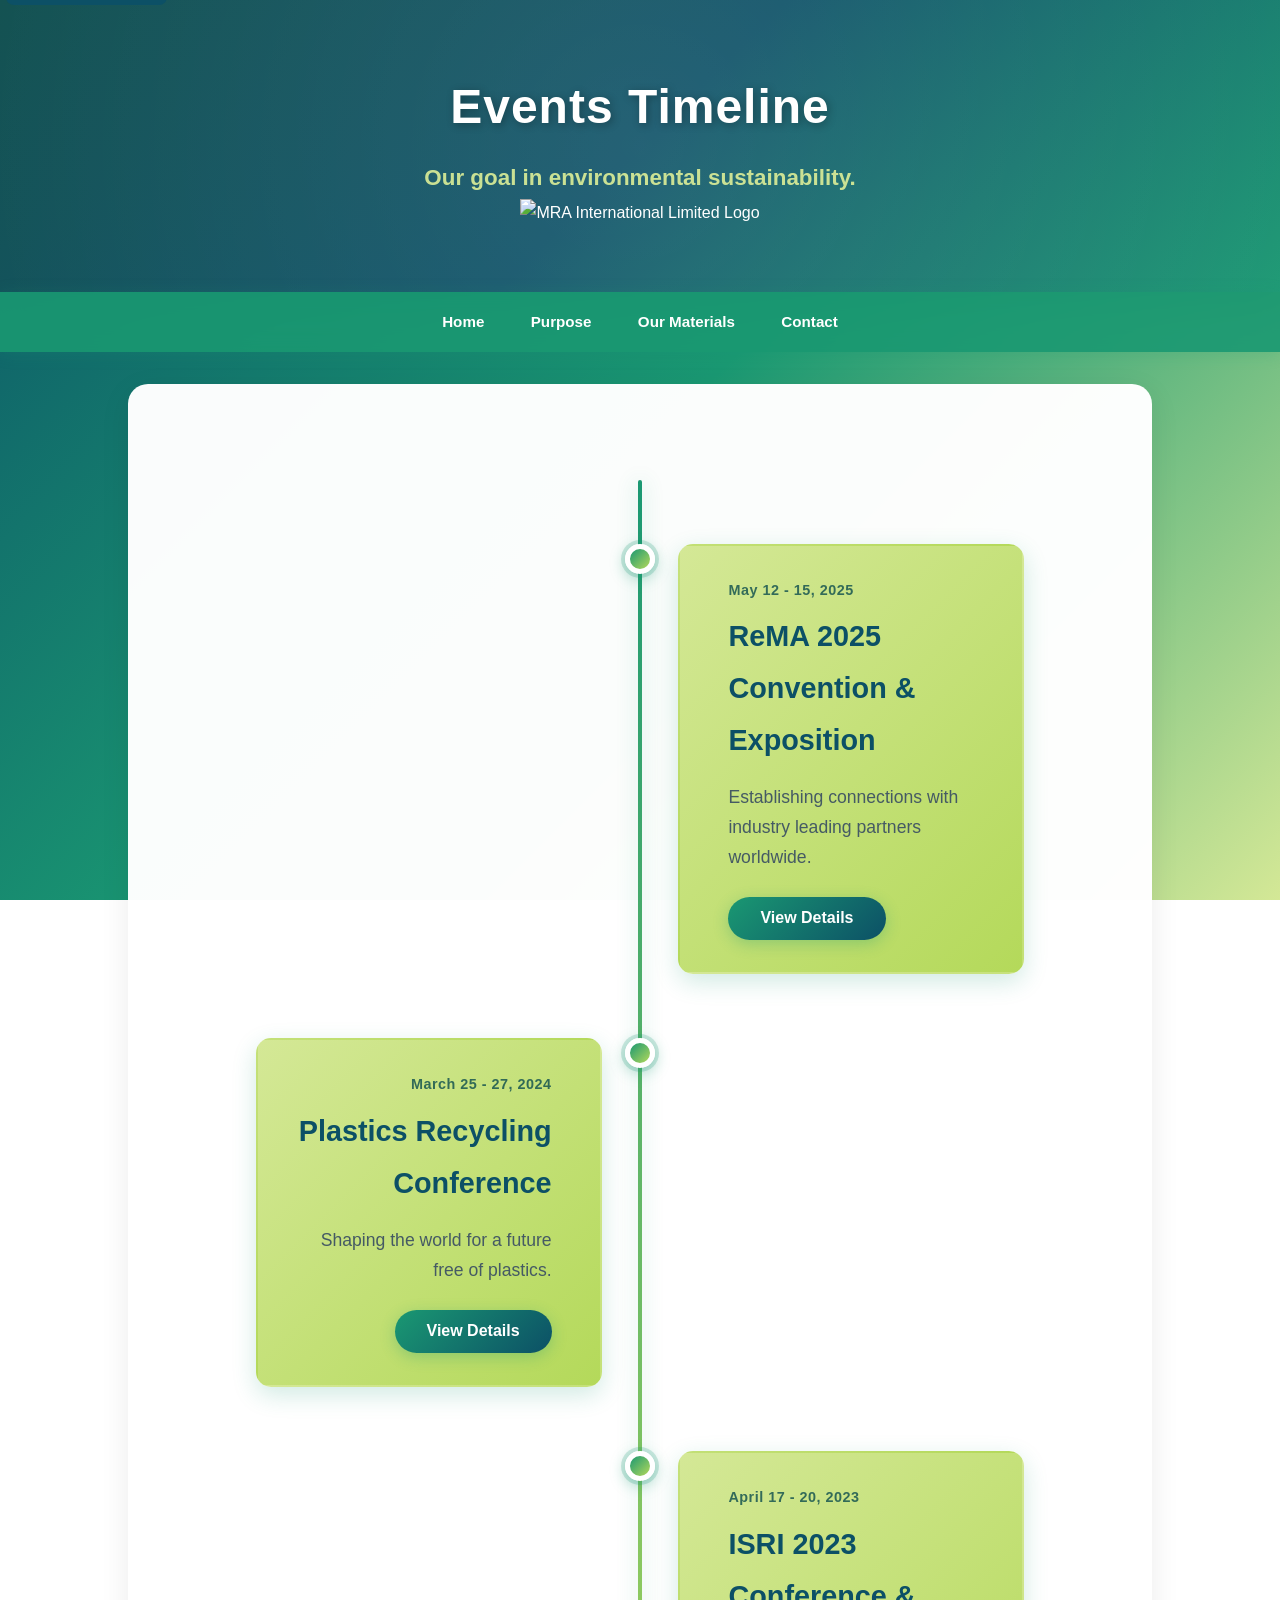
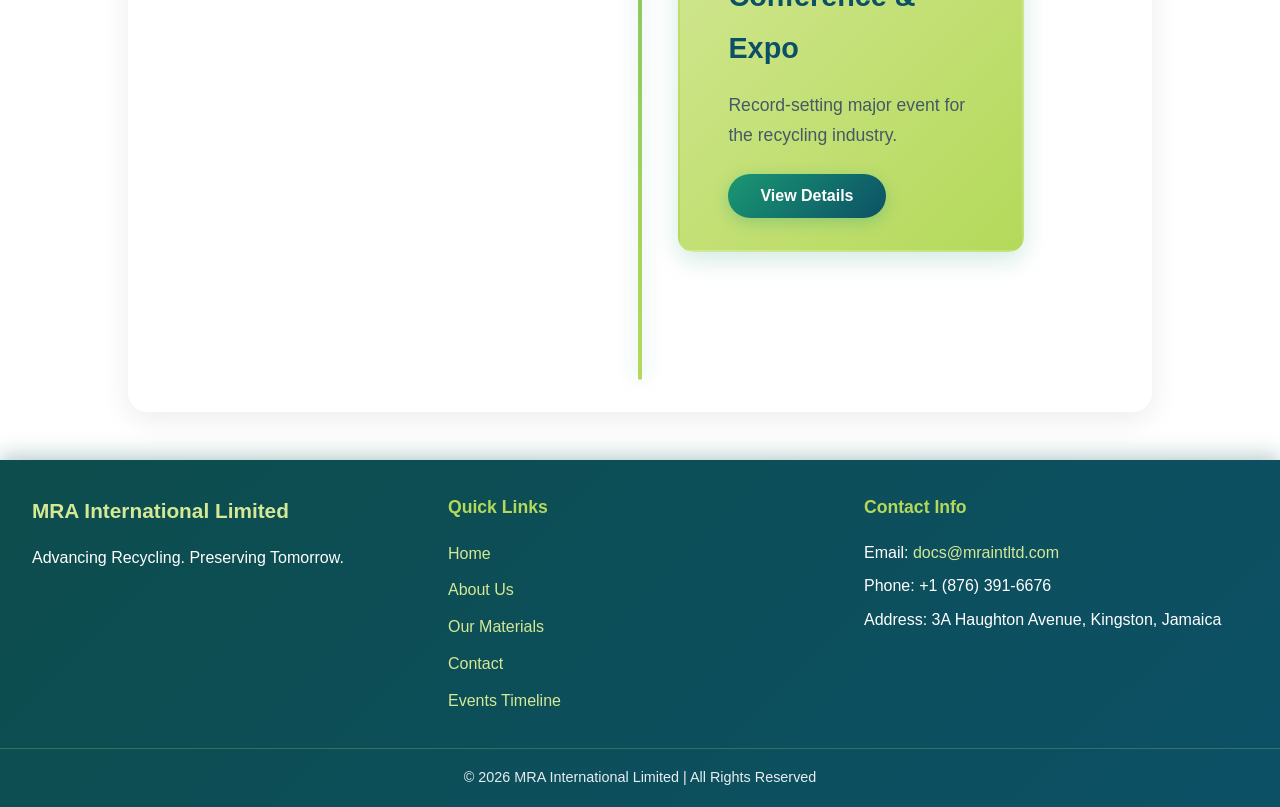
==== commit 0e465d9f: "1 feat: Implement website improvements and update copyright year       2       3 - Updated copyright" ====
--- a/events.html
+++ b/events.html
@@ -8,6 +8,20 @@
   <link rel="stylesheet" href="style.css">
   <link rel="stylesheet" href="events.css">
   <link rel="icon" type="image/png" href="public/images/favicon.png">
+  
+  <!-- Open Graph / Social Media Meta Tags -->
+  <meta property="og:title" content="Events Timeline - MRA International Limited">
+  <meta property="og:description" content="Explore MRA International Limited's participation in key recycling industry events.">
+  <meta property="og:image" content="https://mraintltd.com/public/images/icon.png">
+  <meta property="og:url" content="https://mraintltd.com/events.html">
+  <meta property="og:type" content="website">
+  
+  <!-- Twitter Card Meta Tags -->
+  <meta name="twitter:card" content="summary_large_image">
+  <meta name="twitter:title" content="Events Timeline - MRA International Limited">
+  <meta name="twitter:description" content="Explore MRA International Limited's participation in key recycling industry events.">
+  <meta name="twitter:image" content="https://mraintltd.com/public/images/icon.png">
+  
   <noscript>
     <style>
       .fade-section,
@@ -20,23 +34,26 @@
 </head>
 
 <body>
+  <a href="#main-content" class="skip-link">Skip to main content</a>
 
   <!-- Header -->
   <header class="parallax-header">
     <div class="header-content fade-in">
       <h1>Events Timeline</h1>
       <p>Our goal in environmental sustainability.</p>
-      <img src="public/images/icon.png" height="200px" alt="MRA Logo" class="header-logo">
+      <img src="public/images/icon.png" height="200px" alt="MRA International Limited Logo" class="header-logo" loading="eager">
     </div>
   </header>
+  
+  <main id="main-content">
 
   <!-- Navigation -->
   <nav class="sticky-nav">
     <div class="nav-container">
-      <button class="mobile-menu-toggle" aria-label="Toggle menu">
-        <span class="bar"></span>
-        <span class="bar"></span>
-        <span class="bar"></span>
+      <button class="mobile-menu-toggle" aria-label="Toggle navigation menu" aria-expanded="false">
+        <span class="bar" aria-hidden="true"></span>
+        <span class="bar" aria-hidden="true"></span>
+        <span class="bar" aria-hidden="true"></span>
       </button>
       <ul class="nav-links">
         <li><a href="index.html" class="nav-link">Home</a></li>
@@ -103,9 +120,34 @@
 
   <!-- Footer -->
   <footer>
-    <p>&copy; 2025 MRA International Limited | All Rights Reserved</p>
+    <div class="footer-content">
+      <div class="footer-section">
+        <h3>MRA International Limited</h3>
+        <p>Advancing Recycling. Preserving Tomorrow.</p>
+      </div>
+      <div class="footer-section">
+        <h4>Quick Links</h4>
+        <ul>
+          <li><a href="index.html">Home</a></li>
+          <li><a href="index.html#purpose">About Us</a></li>
+          <li><a href="index.html#materials">Our Materials</a></li>
+          <li><a href="index.html#contact">Contact</a></li>
+          <li><a href="events.html">Events Timeline</a></li>
+        </ul>
+      </div>
+      <div class="footer-section">
+        <h4>Contact Info</h4>
+        <p>Email: <a href="mailto:docs@mraintltd.com">docs@mraintltd.com</a></p>
+        <p>Phone: +1 (876) 391-6676</p>
+        <p>Address: 3A Haughton Avenue, Kingston, Jamaica</p>
+      </div>
+    </div>
+    <div class="footer-bottom">
+      <p>&copy; 2026 MRA International Limited | All Rights Reserved</p>
+    </div>
   </footer>
 
+  </main>
   <script src="events.js"></script>
 </body>
 
--- a/style.css
+++ b/style.css
@@ -431,6 +431,72 @@
   letter-spacing: 1px;
 }
 
+.materials-navigation {
+  margin-top: 2rem;
+  padding: 1rem;
+  background: rgba(26, 152, 114, 0.1);
+  border-radius: 10px;
+  text-align: center;
+}
+
+.materials-navigation p {
+  color: #0c5066;
+  font-size: 1.1rem;
+}
+
+.materials-navigation a {
+  color: #1a9872;
+  text-decoration: none;
+  font-weight: 600;
+  margin: 0 10px;
+  transition: color 0.3s;
+}
+
+.materials-navigation a:hover {
+  color: #0c5066;
+  text-decoration: underline;
+}
+
+.section-cta {
+  display: flex;
+  gap: 1rem;
+  justify-content: center;
+  flex-wrap: wrap;
+  margin-top: 2rem;
+}
+
+.cta-button {
+  display: inline-block;
+  padding: 0.8rem 1.8rem;
+  background: #1a9872;
+  color: white;
+  text-decoration: none;
+  border-radius: 30px;
+  font-weight: 600;
+  font-size: 1rem;
+  transition: all 0.3s ease;
+  border: 2px solid #1a9872;
+  text-align: center;
+}
+
+.cta-button:hover {
+  background: transparent;
+  color: #1a9872;
+  transform: scale(1.05);
+  box-shadow: 0 5px 15px rgba(26, 152, 114, 0.2);
+}
+
+.cta-button.secondary {
+  background: transparent;
+  color: #1a9872;
+  border: 2px solid #1a9872;
+}
+
+.cta-button.secondary:hover {
+  background: #1a9872;
+  color: white;
+}
+
 /* Gallery */
 .gallery {
   display: flex;
@@ -542,8 +608,18 @@
   background: linear-gradient(90deg, #b4d95a, #d4e896);
 }
 
+.contact-container {
+  display: flex;
+  flex-wrap: wrap;
+  gap: 2rem;
+  justify-content: center;
+  align-items: flex-start;
+  margin-top: 2rem;
+}
+
 .contact-info {
-  margin-top: 2rem;
+  flex: 1;
+  min-width: 300px;
 }
 
 .contact-info p {
@@ -551,7 +627,7 @@
   margin: 1rem 0;
   /* Changed to light lime */
   color: #d4e896;
-  text-align: center;
+  text-align: left;
   max-width: none;
   margin: 1rem 0;
 }
@@ -565,6 +641,75 @@
   color: #b4d95a;
   text-decoration: none;
 
+}
+
+/* Contact Form */
+.contact-form {
+  flex: 1;
+  min-width: 300px;
+  background: rgba(255, 255, 255, 0.9);
+  padding: 2rem;
+  border-radius: 15px;
+  box-shadow: 0 8px 20px rgba(0, 0, 0, 0.2);
+}
+
+.contact-form h3 {
+  color: #0c5066;
+  margin-bottom: 1.5rem;
+  font-size: 1.5rem;
+  text-align: center;
+}
+
+.form-group {
+  margin-bottom: 1.5rem;
+}
+
+.form-group label {
+  display: block;
+  margin-bottom: 0.5rem;
+  color: #0c5066;
+  font-weight: 600;
+}
+
+.form-group input,
+.form-group textarea {
+  width: 100%;
+  padding: 0.8rem;
+  border: 1px solid #ddd;
+  border-radius: 8px;
+  font-size: 1rem;
+  background: white;
+  transition: border-color 0.3s, box-shadow 0.3s;
+  box-sizing: border-box;
+}
+
+.form-group input:focus,
+.form-group textarea:focus {
+  outline: none;
+  border-color: #1a9872;
+  box-shadow: 0 0 0 3px rgba(26, 152, 114, 0.2);
+}
+
+.submit-btn {
+  width: 100%;
+  padding: 1rem;
+  background: #1a9872;
+  color: white;
+  border: none;
+  border-radius: 8px;
+  font-size: 1.1rem;
+  font-weight: 600;
+  cursor: pointer;
+  transition: background 0.3s, transform 0.2s;
+}
+
+.submit-btn:hover {
+  background: #0c5066;
+  transform: translateY(-2px);
+}
+
+.submit-btn:active {
+  transform: translateY(0);
 }
 
 /* Footer */
@@ -572,14 +717,69 @@
   /* Changed to dark forest to teal gradient */
   background: linear-gradient(135deg, #0d4d4d 0%, #0c5066 100%);
   color: white;
-  text-align: center;
-  padding: 2rem;
+  padding: 2rem 0 1rem;
   margin-top: 3rem;
   box-shadow: 0 -4px 20px rgba(13, 77, 77, 0.3);
 }
 
-footer p {
-  font-size: 1rem;
+.footer-content {
+  display: flex;
+  flex-wrap: wrap;
+  justify-content: space-around;
+  padding: 0 2rem 1.5rem;
+  gap: 2rem;
+}
+
+.footer-section {
+  flex: 1;
+  min-width: 250px;
+}
+
+.footer-section h3 {
+  color: #d4e896;
+  margin-bottom: 1rem;
+  font-size: 1.3rem;
+}
+
+.footer-section h4 {
+  color: #b4d95a;
+  margin-bottom: 1rem;
+  font-size: 1.1rem;
+}
+
+.footer-section ul {
+  list-style: none;
+  padding: 0;
+}
+
+.footer-section ul li {
+  margin-bottom: 0.5rem;
+}
+
+.footer-section a {
+  color: #d4e896;
+  text-decoration: none;
+  transition: color 0.3s;
+}
+
+.footer-section a:hover {
+  color: #b4d95a;
+  text-decoration: underline;
+}
+
+.footer-section p {
+  margin-bottom: 0.5rem;
+  line-height: 1.6;
+}
+
+.footer-bottom {
+  border-top: 1px solid rgba(212, 232, 150, 0.2);
+  padding: 1rem 2rem 0;
+  text-align: center;
+}
+
+.footer-bottom p {
+  font-size: 0.9rem;
   opacity: 0.9;
 }
 
@@ -1032,6 +1232,24 @@
   }
 }
 
+/* Skip Link for Accessibility */
+.skip-link {
+  position: absolute;
+  top: -40px;
+  left: 6px;
+  background: #0c5066;
+  color: white;
+  padding: 8px;
+  text-decoration: none;
+  border-radius: 0 0 8px 8px;
+  z-index: 10000;
+  transition: top 0.3s;
+}
+
+.skip-link:focus {
+  top: 0;
+}
+
 /* Character encoding fix for older browsers */
 .material-card ul li::before {
   content: "•";
--- a/events.css
+++ b/events.css
@@ -308,6 +308,77 @@
   box-shadow: 0 8px 25px rgba(26, 152, 114, 0.4);
 }
 
+/* Footer */
+footer {
+  /* Changed to dark forest to teal gradient */
+  background: linear-gradient(135deg, #0d4d4d 0%, #0c5066 100%);
+  color: white;
+  padding: 2rem 0 1rem;
+  margin-top: 3rem;
+  box-shadow: 0 -4px 20px rgba(13, 77, 77, 0.3);
+}
+
+.footer-content {
+  display: flex;
+  flex-wrap: wrap;
+  justify-content: space-around;
+  padding: 0 2rem 1.5rem;
+  gap: 2rem;
+}
+
+.footer-section {
+  flex: 1;
+  min-width: 250px;
+}
+
+.footer-section h3 {
+  color: #d4e896;
+  margin-bottom: 1rem;
+  font-size: 1.3rem;
+}
+
+.footer-section h4 {
+  color: #b4d95a;
+  margin-bottom: 1rem;
+  font-size: 1.1rem;
+}
+
+.footer-section ul {
+  list-style: none;
+  padding: 0;
+}
+
+.footer-section ul li {
+  margin-bottom: 0.5rem;
+}
+
+.footer-section a {
+  color: #d4e896;
+  text-decoration: none;
+  transition: color 0.3s;
+}
+
+.footer-section a:hover {
+  color: #b4d95a;
+  text-decoration: underline;
+}
+
+.footer-section p {
+  margin-bottom: 0.5rem;
+  line-height: 1.6;
+}
+
+.footer-bottom {
+  border-top: 1px solid rgba(212, 232, 150, 0.2);
+  padding: 1rem 2rem 0;
+  text-align: center;
+}
+
+.footer-bottom p {
+  font-size: 0.9rem;
+  opacity: 0.9;
+}
+
 /* Responsive Design */
 @media (max-width: 768px) {
   .timeline-container::before {
@@ -357,4 +428,32 @@
   .modal-body h2 {
     font-size: 1.8rem;
   }
+  
+  .footer-content {
+    flex-direction: column;
+    align-items: center;
+    text-align: center;
+  }
+  
+  .footer-section {
+    text-align: center;
+  }
+}
+
+/* Skip Link for Accessibility */
+.skip-link {
+  position: absolute;
+  top: -40px;
+  left: 6px;
+  background: #0c5066;
+  color: white;
+  padding: 8px;
+  text-decoration: none;
+  border-radius: 0 0 8px 8px;
+  z-index: 10000;
+  transition: top 0.3s;
+}
+
+.skip-link:focus {
+  top: 0;
 }
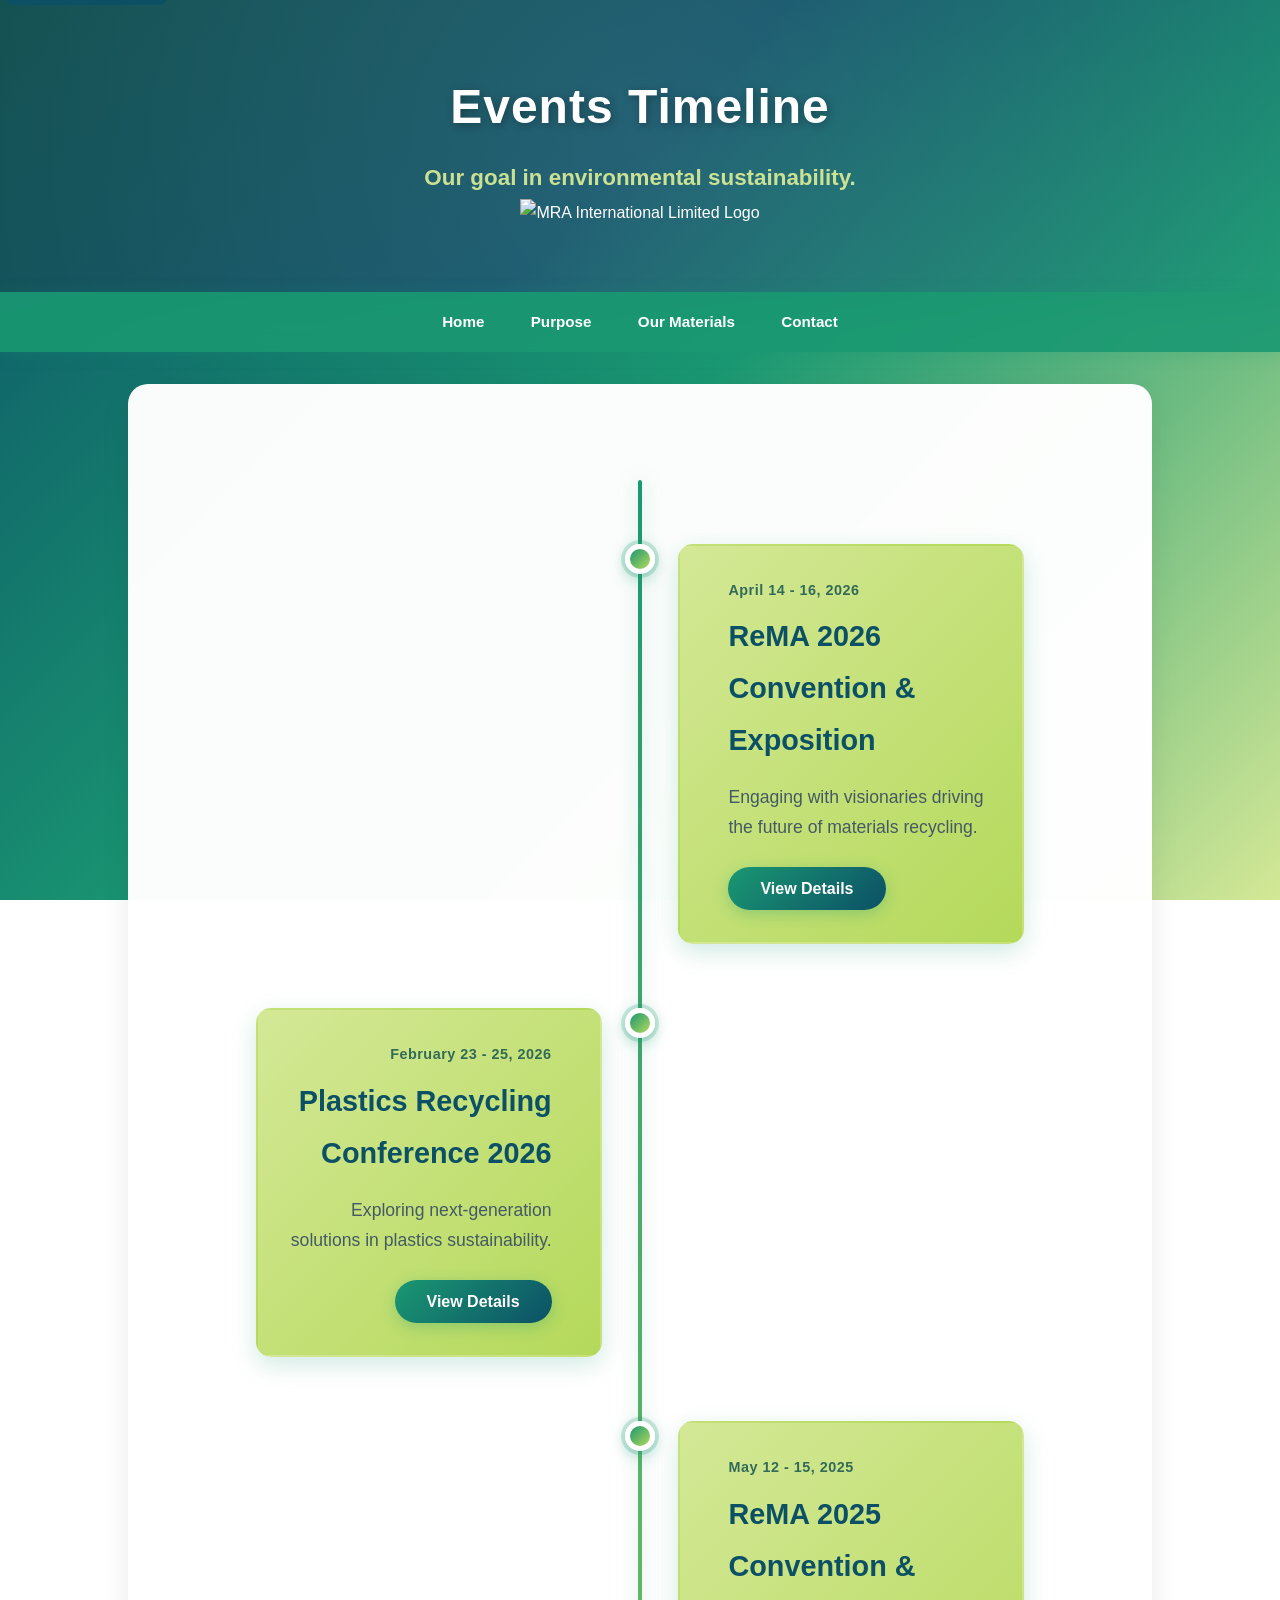
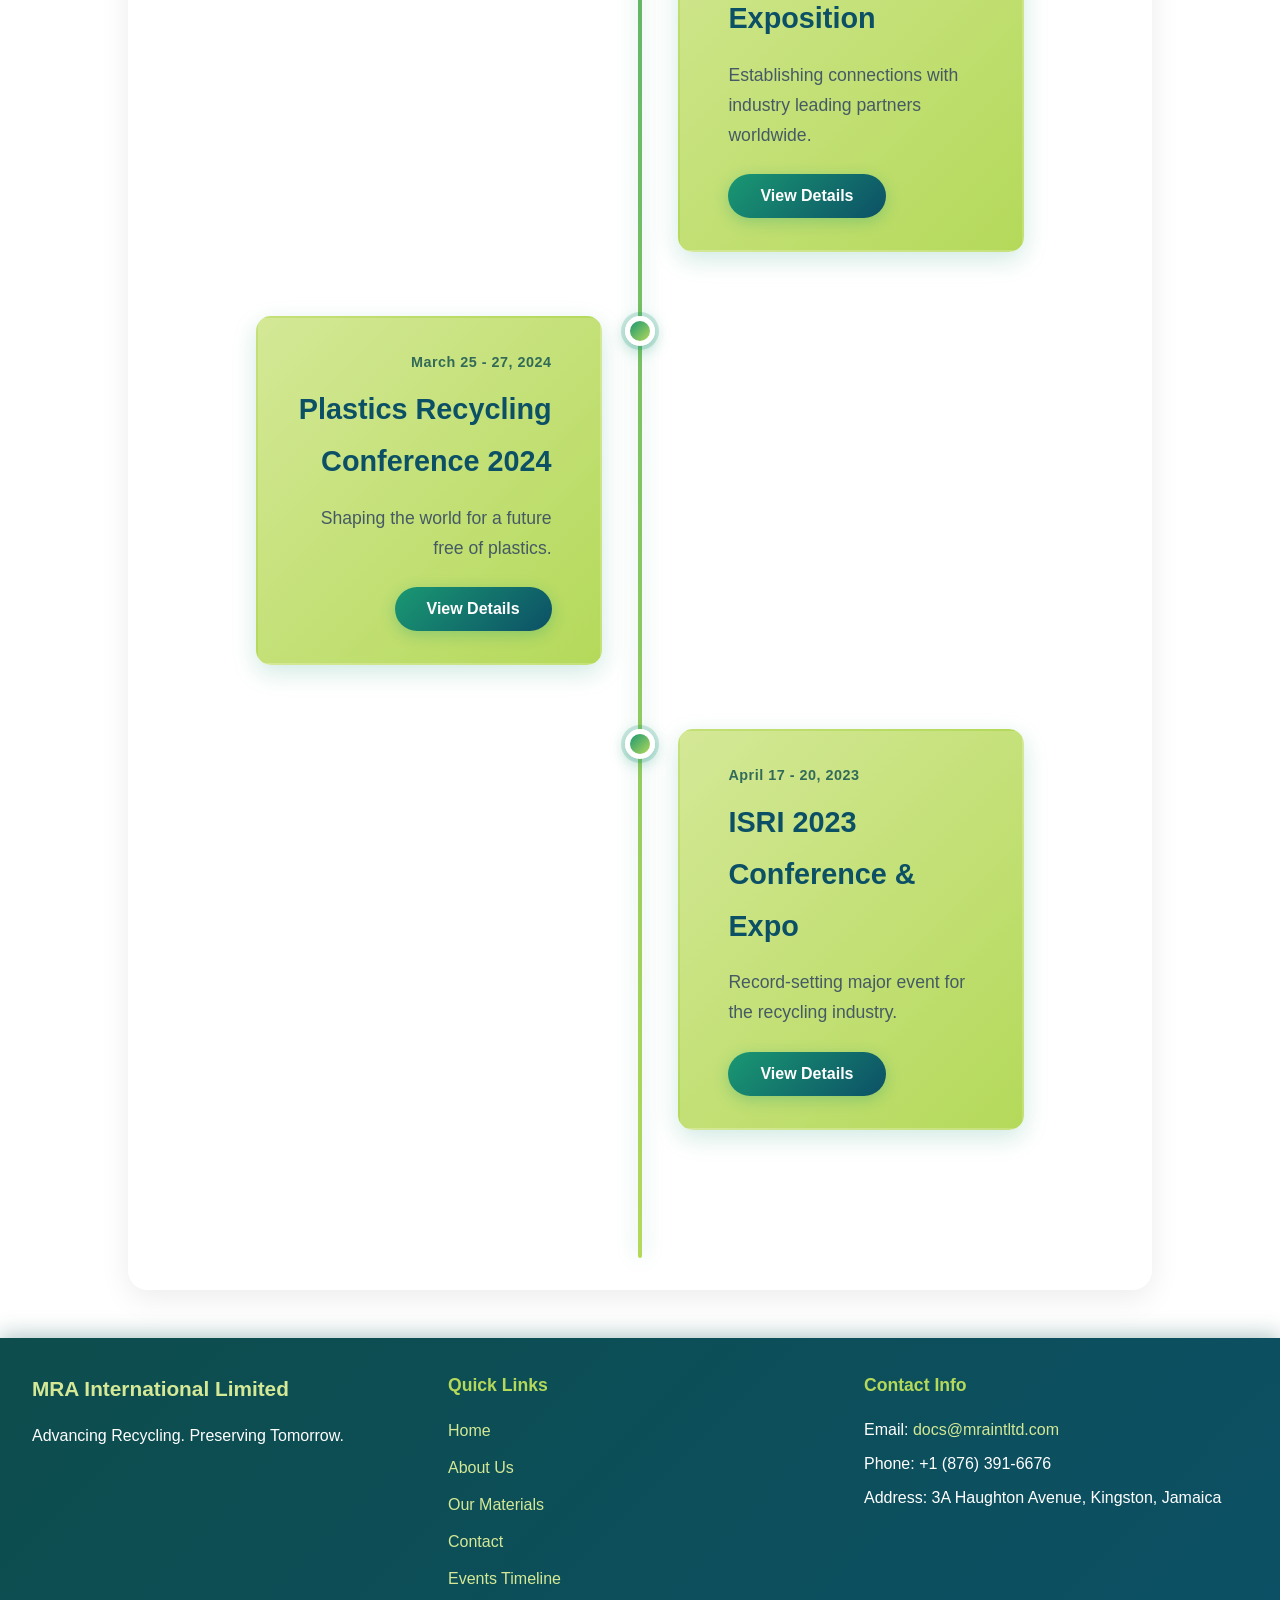
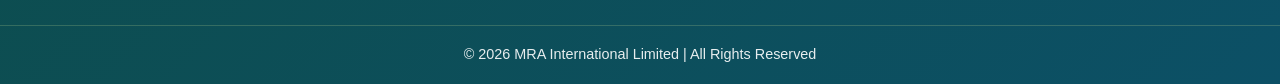
==== commit 9dcfec81: "Added ReMA 2026 and PRC 2026" ====
--- a/events.html
+++ b/events.html
@@ -68,36 +68,58 @@
   <section class="timeline-section fade-section">
     <div class="timeline-container">
 
-      <!-- Event 1 -->
+      <!-- Event 1: ReMA 2026 -->
       <div class="timeline-item" data-event="1">
+        <div class="timeline-marker"></div>
+        <div class="timeline-content">
+          <div class="timeline-date">April 14 - 16, 2026</div>
+          <h3>ReMA 2026 Convention & Exposition</h3>
+          <p>Engaging with visionaries driving the future of materials recycling.</p>
+          <button class="view-details-btn" data-event="1">View Details</button>
+        </div>
+      </div>
+
+      <!-- Event 2: Plastics Recycling Conference 2026 -->
+      <div class="timeline-item" data-event="2">
+        <div class="timeline-marker"></div>
+        <div class="timeline-content">
+          <div class="timeline-date">February 23 - 25, 2026</div>
+          <h3>Plastics Recycling Conference 2026</h3>
+          <p>Exploring next-generation solutions in plastics sustainability.</p>
+          <button class="view-details-btn" data-event="2">View Details</button>
+        </div>
+      </div>
+
+      <!-- Event 3: ReMA 2025 -->
+      <div class="timeline-item" data-event="3">
         <div class="timeline-marker"></div>
         <div class="timeline-content">
           <div class="timeline-date">May 12 - 15, 2025</div>
           <h3>ReMA 2025 Convention & Exposition</h3>
           <p>Establishing connections with industry leading partners worldwide.</p>
-          <button class="view-details-btn" data-event="1">View Details</button>
+          <button class="view-details-btn" data-event="3">View Details</button>
         </div>
       </div>
 
-      <!-- Event 2 -->
-      <div class="timeline-item" data-event="2">
+      <!-- Event 4: Plastics Recycling Conference 2024 -->
+      <div class="timeline-item" data-event="4">
         <div class="timeline-marker"></div>
         <div class="timeline-content">
           <div class="timeline-date">March 25 - 27, 2024</div>
-          <h3>Plastics Recycling Conference</h3>
+          <h3>Plastics Recycling Conference 2024</h3>
           <p>Shaping the world for a future free of plastics.</p>
-          <button class="view-details-btn" data-event="2">View Details</button>
+          <button class="view-details-btn" data-event="4">View Details</button>
         </div>
       </div>
 
-      <!-- Event 3 -->
-      <div class="timeline-item" data-event="3">
+      <!-- Event 5: ISRI 2023 -->
+      <div class="timeline-item" data-event="5">
         <div class="timeline-marker"></div>
         <div class="timeline-content">
           <div class="timeline-date">April 17 - 20, 2023</div>
           <h3>ISRI 2023 Conference & Expo</h3>
           <p>Record-setting major event for the recycling industry.</p>
-          <button class="view-details-btn" data-event="3">View Details</button>
+          <button class="view-details-btn" data-event="5">View Details</button>
         </div>
       </div>
 
--- a/style.css
+++ b/style.css
@@ -1035,7 +1035,6 @@
 
 /* Modal Styles */
 .modal {
-  display: none;
   position: fixed;
   z-index: 2000;
   left: 0;
@@ -1046,14 +1045,16 @@
   background-color: rgba(13, 77, 77, 0.9);
   backdrop-filter: blur(8px);
   opacity: 0;
-  transition: opacity 0.4s ease;
+  visibility: hidden;
+  transition: opacity 0.4s ease, visibility 0.4s ease;
 }
 
 .modal.visible {
+  opacity: 1;
+  visibility: visible;
   display: flex;
   align-items: center;
   justify-content: center;
-  opacity: 1;
 }
 
 .modal-content {
--- a/events.css
+++ b/events.css
@@ -186,7 +186,6 @@
 
 /* Event Modal */
 .event-modal {
-  display: none;
   position: fixed;
   top: 0;
   left: 0;
@@ -196,9 +195,14 @@
   backdrop-filter: blur(10px);
   z-index: 10000;
   animation: fadeIn 0.3s ease;
+  opacity: 0;
+  visibility: hidden;
+  transition: opacity 0.3s ease, visibility 0.3s ease;
 }
 
 .event-modal.active {
+  opacity: 1;
+  visibility: visible;
   display: flex;
   justify-content: center;
   align-items: center;
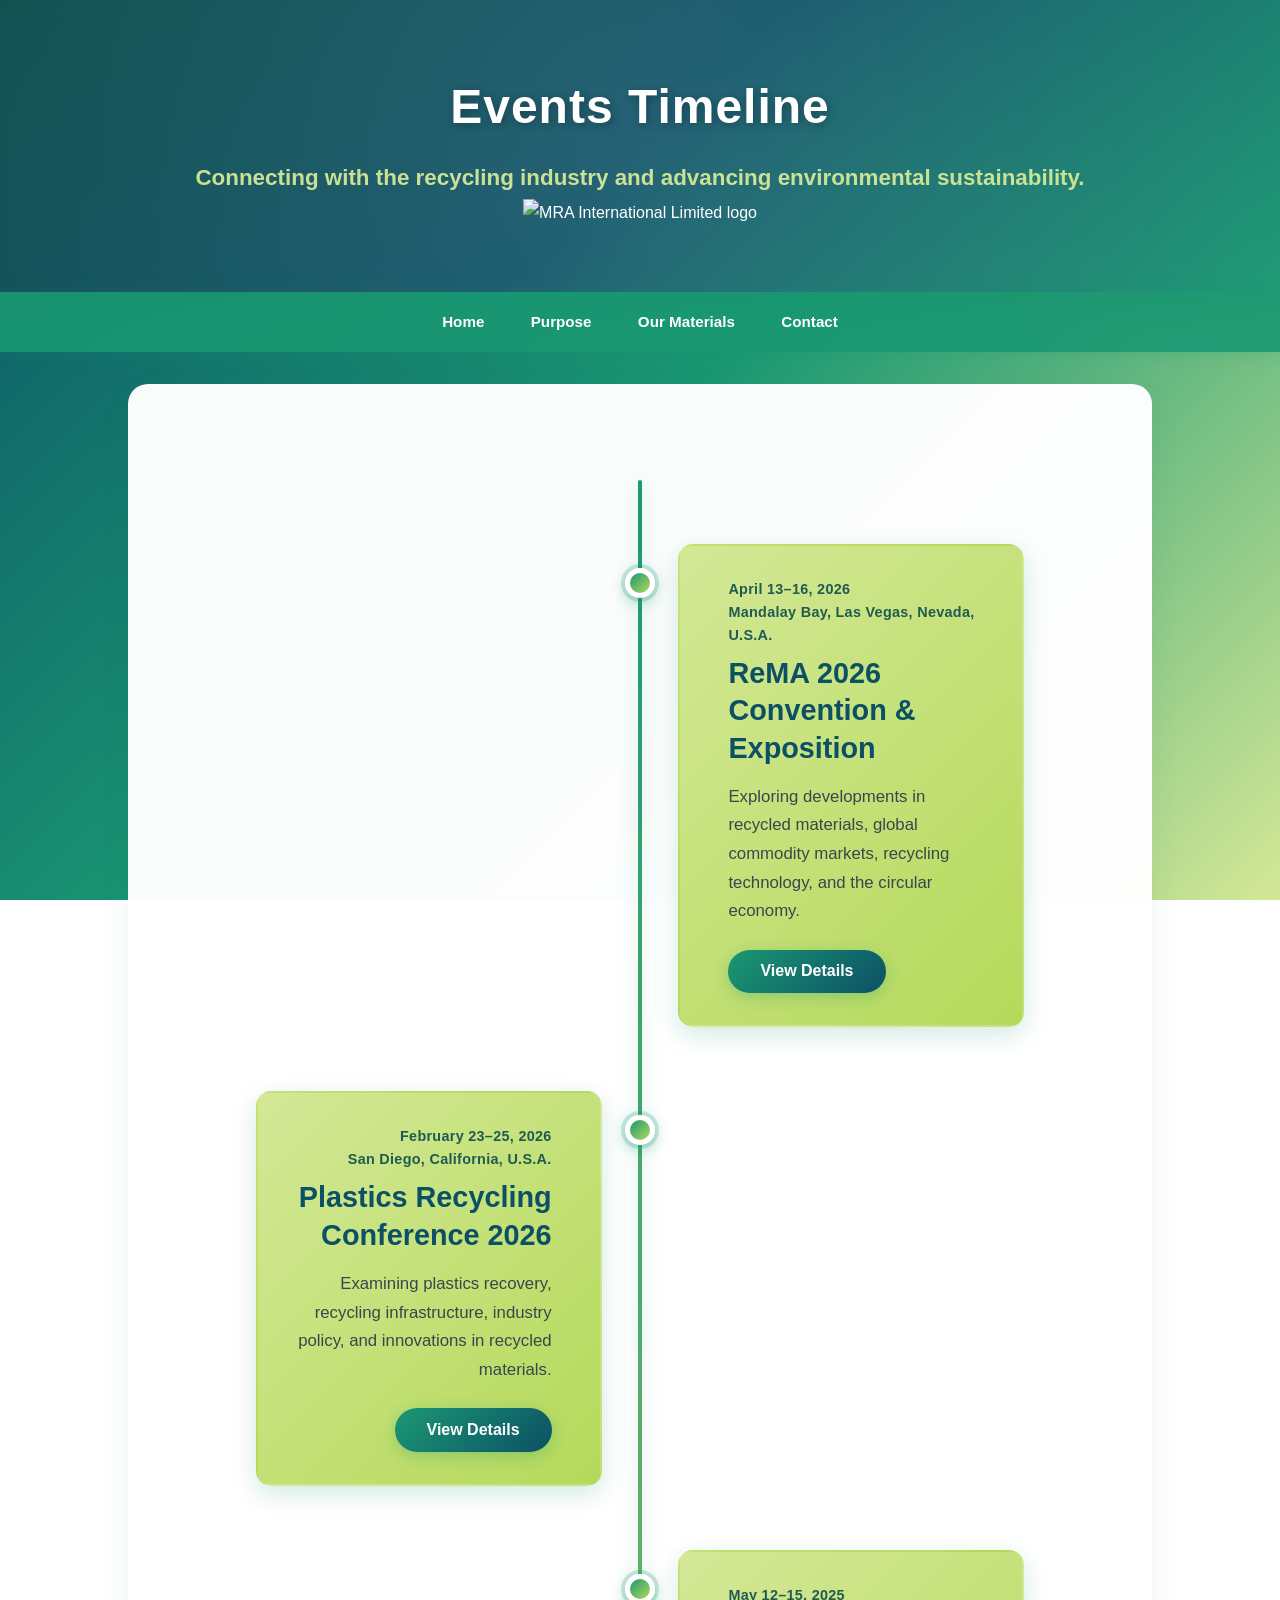
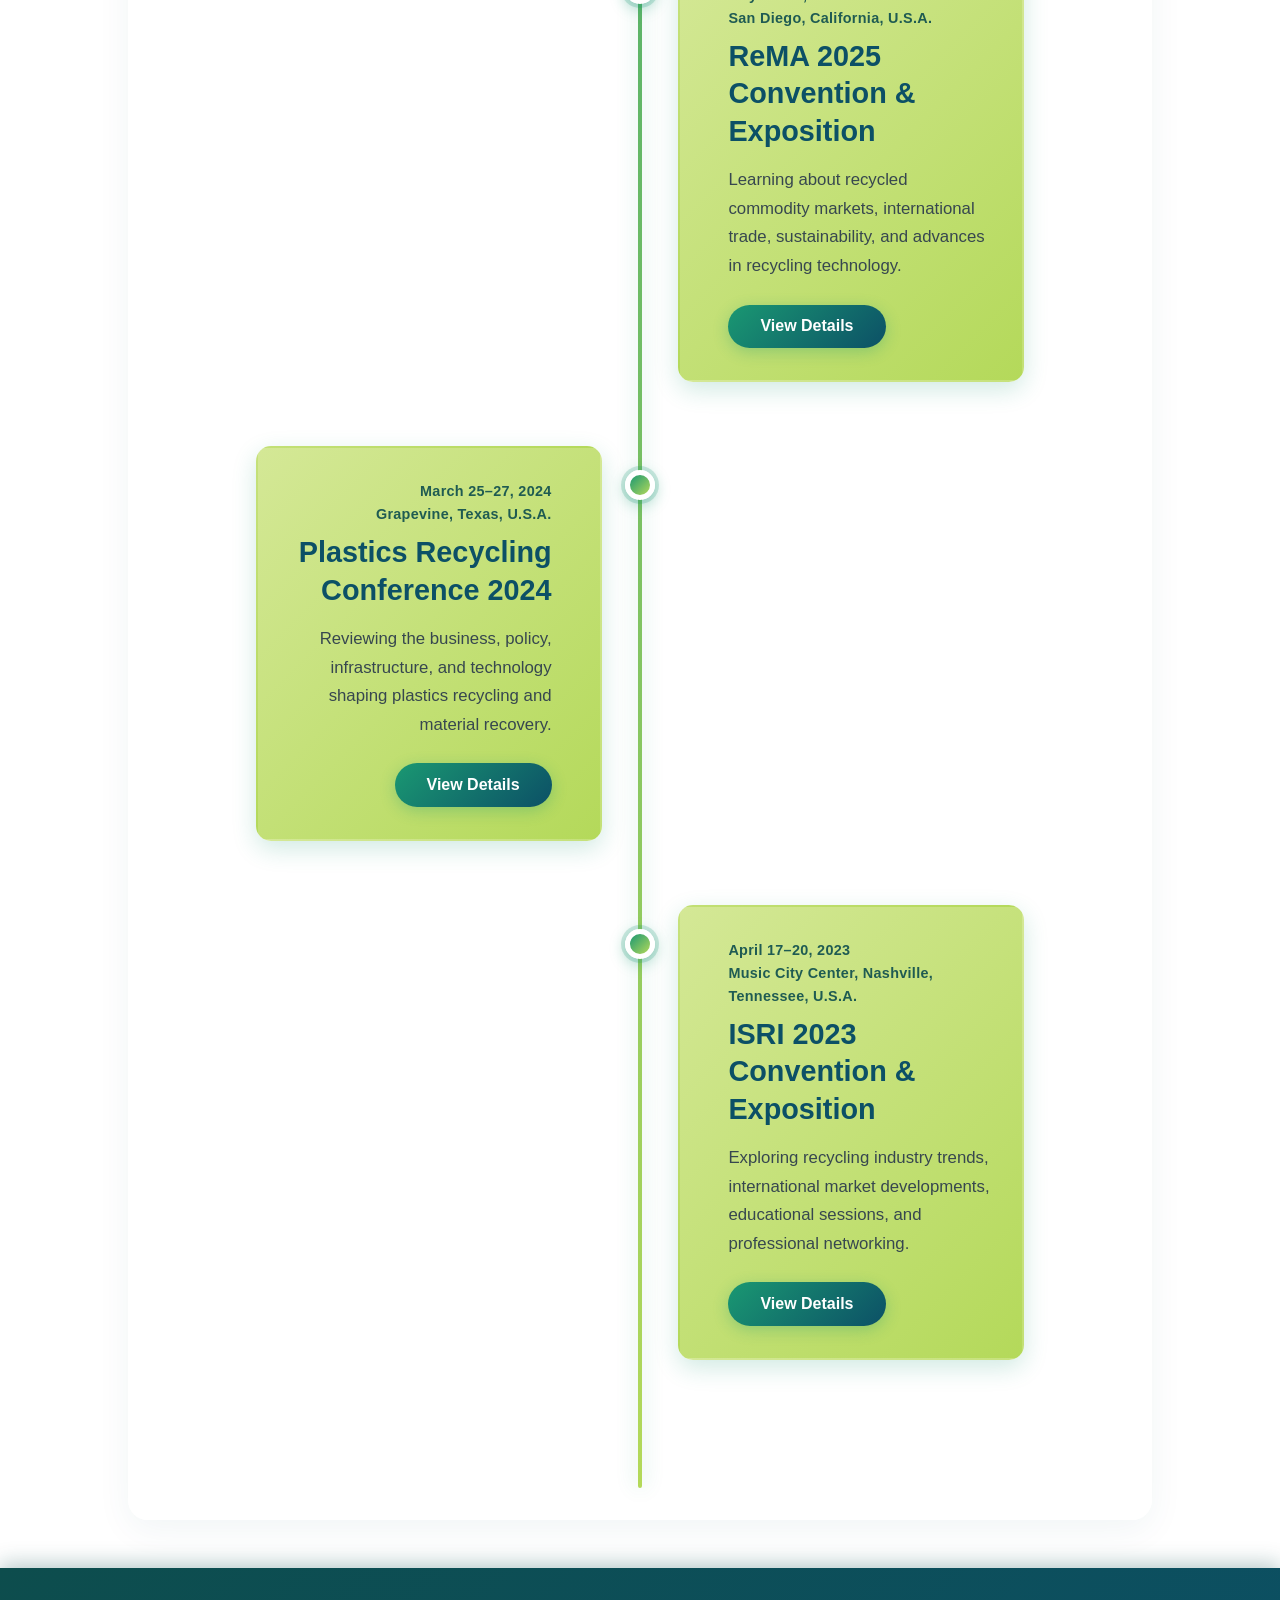
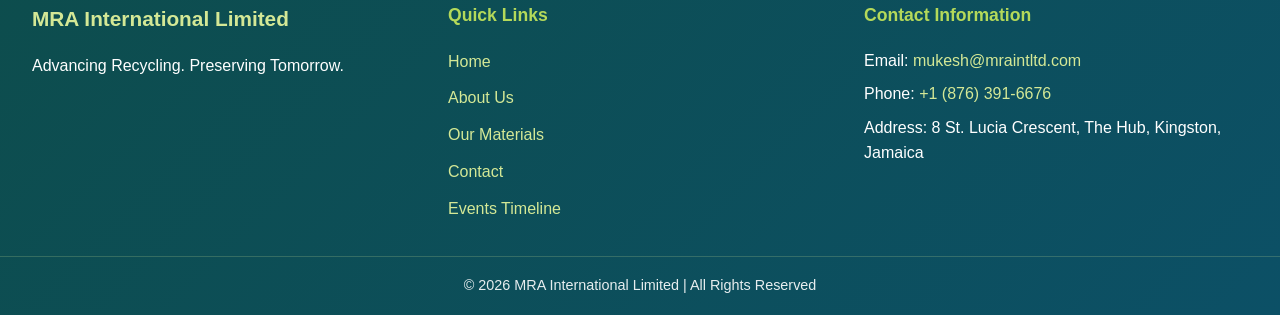
==== commit c94d0db1: "events.html" ====
--- a/events.html
+++ b/events.html
@@ -1,27 +1,42 @@
+
 <!DOCTYPE html>
 <html lang="en">
 
 <head>
   <meta charset="UTF-8">
   <meta name="viewport" content="width=device-width, initial-scale=1.0">
-  <title>Events Timeline - MRA International Limited</title>
+
+  <title>Events Timeline | MRA International Limited</title>
+  <meta
+    name="description"
+    content="Explore MRA International Limited's events timeline, featuring recycling industry conventions and plastics recycling conferences."
+  >
+  <meta name="theme-color" content="#0c5066">
+
   <link rel="stylesheet" href="style.css">
   <link rel="stylesheet" href="events.css">
   <link rel="icon" type="image/png" href="public/images/favicon.png">
-  
-  <!-- Open Graph / Social Media Meta Tags -->
-  <meta property="og:title" content="Events Timeline - MRA International Limited">
-  <meta property="og:description" content="Explore MRA International Limited's participation in key recycling industry events.">
+
+  <!-- Open Graph / Social Media -->
+  <meta property="og:title" content="Events Timeline | MRA International Limited">
+  <meta
+    property="og:description"
+    content="Explore recycling industry conventions and plastics recycling conferences relevant to MRA International Limited."
+  >
   <meta property="og:image" content="https://mraintltd.com/public/images/icon.png">
   <meta property="og:url" content="https://mraintltd.com/events.html">
   <meta property="og:type" content="website">
-  
-  <!-- Twitter Card Meta Tags -->
+
+  <!-- Twitter Card -->
   <meta name="twitter:card" content="summary_large_image">
-  <meta name="twitter:title" content="Events Timeline - MRA International Limited">
-  <meta name="twitter:description" content="Explore MRA International Limited's participation in key recycling industry events.">
+  <meta name="twitter:title" content="Events Timeline | MRA International Limited">
+  <meta
+    name="twitter:description"
+    content="Explore MRA International Limited's recycling industry events timeline."
+  >
   <meta name="twitter:image" content="https://mraintltd.com/public/images/icon.png">
-  
+
+  <!-- Show timeline content when JavaScript is unavailable -->
   <noscript>
     <style>
       .fade-section,
@@ -40,113 +55,246 @@
   <header class="parallax-header">
     <div class="header-content fade-in">
       <h1>Events Timeline</h1>
-      <p>Our goal in environmental sustainability.</p>
-      <img src="public/images/icon.png" height="200px" alt="MRA International Limited Logo" class="header-logo" loading="eager">
+      <p>Connecting with the recycling industry and advancing environmental sustainability.</p>
+      <img
+        src="public/images/icon.png"
+        height="200"
+        alt="MRA International Limited logo"
+        class="header-logo"
+        loading="eager"
+      >
     </div>
   </header>
-  
+
+  <!-- Main Content -->
   <main id="main-content">
 
-  <!-- Navigation -->
-  <nav class="sticky-nav">
-    <div class="nav-container">
-      <button class="mobile-menu-toggle" aria-label="Toggle navigation menu" aria-expanded="false">
-        <span class="bar" aria-hidden="true"></span>
-        <span class="bar" aria-hidden="true"></span>
-        <span class="bar" aria-hidden="true"></span>
-      </button>
-      <ul class="nav-links">
-        <li><a href="index.html" class="nav-link">Home</a></li>
-        <li><a href="index.html#purpose" class="nav-link">Purpose</a></li>
-        <li><a href="index.html#materials" class="nav-link">Our Materials</a></li>
-        <li><a href="index.html#contact" class="nav-link">Contact</a></li>
-      </ul>
+    <!-- Navigation -->
+    <nav class="sticky-nav" aria-label="Main navigation">
+      <div class="nav-container">
+
+        <button
+          class="mobile-menu-toggle"
+          type="button"
+          aria-label="Toggle navigation menu"
+          aria-expanded="false"
+          aria-controls="event-navigation"
+        >
+          <span class="bar" aria-hidden="true"></span>
+          <span class="bar" aria-hidden="true"></span>
+          <span class="bar" aria-hidden="true"></span>
+        </button>
+
+        <ul class="nav-links" id="event-navigation">
+          <li><a href="index.html" class="nav-link">Home</a></li>
+          <li><a href="index.html#purpose" class="nav-link">Purpose</a></li>
+          <li><a href="index.html#materials" class="nav-link">Our Materials</a></li>
+          <li><a href="index.html#contact" class="nav-link">Contact</a></li>
+        </ul>
+
+      </div>
+    </nav>
+
+    <!-- Events Timeline -->
+    <section
+      class="timeline-section fade-section"
+      aria-label="MRA International events timeline"
+    >
+      <div class="timeline-container">
+
+        <!-- Event 1: ReMA 2026 -->
+        <article class="timeline-item" data-event="1">
+          <div class="timeline-marker" aria-hidden="true"></div>
+
+          <div class="timeline-content">
+            <div class="timeline-date">
+              <time datetime="2026-04-13">April 13–16, 2026</time>
+              <br>
+              <span>Mandalay Bay, Las Vegas, Nevada, U.S.A.</span>
+            </div>
+
+            <h3>ReMA 2026 Convention &amp; Exposition</h3>
+
+            <p>
+              Exploring developments in recycled materials, global commodity
+              markets, recycling technology, and the circular economy.
+            </p>
+
+            <button
+              class="view-details-btn"
+              type="button"
+              data-event="1"
+              aria-haspopup="dialog"
+            >
+              View Details
+            </button>
+          </div>
+        </article>
+
+        <!-- Event 2: Plastics Recycling Conference 2026 -->
+        <article class="timeline-item" data-event="2">
+          <div class="timeline-marker" aria-hidden="true"></div>
+
+          <div class="timeline-content">
+            <div class="timeline-date">
+              <time datetime="2026-02-23">February 23–25, 2026</time>
+              <br>
+              <span>San Diego, California, U.S.A.</span>
+            </div>
+
+            <h3>Plastics Recycling Conference 2026</h3>
+
+            <p>
+              Examining plastics recovery, recycling infrastructure,
+              industry policy, and innovations in recycled materials.
+            </p>
+
+            <button
+              class="view-details-btn"
+              type="button"
+              data-event="2"
+              aria-haspopup="dialog"
+            >
+              View Details
+            </button>
+          </div>
+        </article>
+
+        <!-- Event 3: ReMA 2025 -->
+        <article class="timeline-item" data-event="3">
+          <div class="timeline-marker" aria-hidden="true"></div>
+
+          <div class="timeline-content">
+            <div class="timeline-date">
+              <time datetime="2025-05-12">May 12–15, 2025</time>
+              <br>
+              <span>San Diego, California, U.S.A.</span>
+            </div>
+
+            <h3>ReMA 2025 Convention &amp; Exposition</h3>
+
+            <p>
+              Learning about recycled commodity markets, international trade,
+              sustainability, and advances in recycling technology.
+            </p>
+
+            <button
+              class="view-details-btn"
+              type="button"
+              data-event="3"
+              aria-haspopup="dialog"
+            >
+              View Details
+            </button>
+          </div>
+        </article>
+
+        <!-- Event 4: Plastics Recycling Conference 2024 -->
+        <article class="timeline-item" data-event="4">
+          <div class="timeline-marker" aria-hidden="true"></div>
+
+          <div class="timeline-content">
+            <div class="timeline-date">
+              <time datetime="2024-03-25">March 25–27, 2024</time>
+              <br>
+              <span>Grapevine, Texas, U.S.A.</span>
+            </div>
+
+            <h3>Plastics Recycling Conference 2024</h3>
+
+            <p>
+              Reviewing the business, policy, infrastructure, and technology
+              shaping plastics recycling and material recovery.
+            </p>
+
+            <button
+              class="view-details-btn"
+              type="button"
+              data-event="4"
+              aria-haspopup="dialog"
+            >
+              View Details
+            </button>
+          </div>
+        </article>
+
+        <!-- Event 5: ISRI 2023 -->
+        <article class="timeline-item" data-event="5">
+          <div class="timeline-marker" aria-hidden="true"></div>
+
+          <div class="timeline-content">
+            <div class="timeline-date">
+              <time datetime="2023-04-17">April 17–20, 2023</time>
+              <br>
+              <span>Music City Center, Nashville, Tennessee, U.S.A.</span>
+            </div>
+
+            <h3>ISRI 2023 Convention &amp; Exposition</h3>
+
+            <p>
+              Exploring recycling industry trends, international market
+              developments, educational sessions, and professional networking.
+            </p>
+
+            <button
+              class="view-details-btn"
+              type="button"
+              data-event="5"
+              aria-haspopup="dialog"
+            >
+              View Details
+            </button>
+          </div>
+        </article>
+
+      </div>
+    </section>
+
+    <!-- Event Details Modal -->
+    <div
+      class="event-modal"
+      id="eventModal"
+      role="dialog"
+      aria-modal="true"
+      aria-labelledby="modalTitle"
+      aria-describedby="modalDescription"
+      tabindex="-1"
+    >
+      <div class="modal-content">
+
+        <button
+          class="close-modal"
+          type="button"
+          aria-label="Close event details"
+        >
+          &times;
+        </button>
+
+        <div class="modal-body">
+          <h2 id="modalTitle"></h2>
+
+          <div class="modal-date" id="modalDate"></div>
+
+          <div class="modal-description" id="modalDescription"></div>
+
+          <!-- Contact details are inserted by events.js -->
+          <div class="modal-gallery" id="modalGallery"></div>
+        </div>
+
+      </div>
     </div>
-  </nav>
-
-  <!-- Timeline Section -->
-  <section class="timeline-section fade-section">
-    <div class="timeline-container">
-
-      <!-- Event 1: ReMA 2026 -->
-      <div class="timeline-item" data-event="1">
-        <div class="timeline-marker"></div>
-        <div class="timeline-content">
-          <div class="timeline-date">April 14 - 16, 2026</div>
-          <h3>ReMA 2026 Convention & Exposition</h3>
-          <p>Engaging with visionaries driving the future of materials recycling.</p>
-          <button class="view-details-btn" data-event="1">View Details</button>
-        </div>
-      </div>
-
-      <!-- Event 2: Plastics Recycling Conference 2026 -->
-      <div class="timeline-item" data-event="2">
-        <div class="timeline-marker"></div>
-        <div class="timeline-content">
-          <div class="timeline-date">February 23 - 25, 2026</div>
-          <h3>Plastics Recycling Conference 2026</h3>
-          <p>Exploring next-generation solutions in plastics sustainability.</p>
-          <button class="view-details-btn" data-event="2">View Details</button>
-        </div>
-      </div>
-
-      <!-- Event 3: ReMA 2025 -->
-      <div class="timeline-item" data-event="3">
-        <div class="timeline-marker"></div>
-        <div class="timeline-content">
-          <div class="timeline-date">May 12 - 15, 2025</div>
-          <h3>ReMA 2025 Convention & Exposition</h3>
-          <p>Establishing connections with industry leading partners worldwide.</p>
-          <button class="view-details-btn" data-event="3">View Details</button>
-        </div>
-      </div>
-
-      <!-- Event 4: Plastics Recycling Conference 2024 -->
-      <div class="timeline-item" data-event="4">
-        <div class="timeline-marker"></div>
-        <div class="timeline-content">
-          <div class="timeline-date">March 25 - 27, 2024</div>
-          <h3>Plastics Recycling Conference 2024</h3>
-          <p>Shaping the world for a future free of plastics.</p>
-          <button class="view-details-btn" data-event="4">View Details</button>
-        </div>
-      </div>
-
-      <!-- Event 5: ISRI 2023 -->
-      <div class="timeline-item" data-event="5">
-        <div class="timeline-marker"></div>
-        <div class="timeline-content">
-          <div class="timeline-date">April 17 - 20, 2023</div>
-          <h3>ISRI 2023 Conference & Expo</h3>
-          <p>Record-setting major event for the recycling industry.</p>
-          <button class="view-details-btn" data-event="5">View Details</button>
-        </div>
-      </div>
-
-
-    </div>
-  </section>
-
-  <!-- Event Detail Modal -->
-  <div class="event-modal" id="eventModal">
-    <div class="modal-content">
-      <button class="close-modal">&times;</button>
-      <div class="modal-body">
-        <h2 id="modalTitle"></h2>
-        <div class="modal-date" id="modalDate"></div>
-        <div class="modal-description" id="modalDescription"></div>
-        <div class="modal-gallery" id="modalGallery"></div>
-      </div>
-    </div>
-  </div>
+
+  </main>
 
   <!-- Footer -->
   <footer>
     <div class="footer-content">
+
       <div class="footer-section">
         <h3>MRA International Limited</h3>
         <p>Advancing Recycling. Preserving Tomorrow.</p>
       </div>
+
       <div class="footer-section">
         <h4>Quick Links</h4>
         <ul>
@@ -154,23 +302,36 @@
           <li><a href="index.html#purpose">About Us</a></li>
           <li><a href="index.html#materials">Our Materials</a></li>
           <li><a href="index.html#contact">Contact</a></li>
-          <li><a href="events.html">Events Timeline</a></li>
+          <li><a href="events.html" aria-current="page">Events Timeline</a></li>
         </ul>
       </div>
+
       <div class="footer-section">
-        <h4>Contact Info</h4>
-        <p>Email: <a href="mailto:docs@mraintltd.com">docs@mraintltd.com</a></p>
-        <p>Phone: +1 (876) 391-6676</p>
-        <p>Address: 3A Haughton Avenue, Kingston, Jamaica</p>
-      </div>
+        <h4>Contact Information</h4>
+
+        <p>
+          Email:
+          <a href="mailto:mukesh@mraintltd.com">mukesh@mraintltd.com</a>
+        </p>
+
+        <p>
+          Phone:
+          <a href="tel:+18763916676">+1 (876) 391-6676</a>
+        </p>
+
+        <p>
+          Address: 8 St. Lucia Crescent, The Hub, Kingston, Jamaica
+        </p>
+      </div>
+
     </div>
+
     <div class="footer-bottom">
       <p>&copy; 2026 MRA International Limited | All Rights Reserved</p>
     </div>
   </footer>
 
-  </main>
   <script src="events.js"></script>
 </body>
 
-</html>+</html>
--- a/events.css
+++ b/events.css
@@ -1,9 +1,15 @@
+
+/* =========================================================
+   MRA INTERNATIONAL — EVENTS TIMELINE
+   ========================================================= */
+
 /* Timeline Section */
 .timeline-section {
   padding: 4rem 10%;
   background: rgba(255, 255, 255, 0.98);
   margin: 2rem 10%;
   border-radius: 20px;
+  box-shadow: 0 10px 35px rgba(12, 80, 102, 0.06);
 }
 
 .timeline-container {
@@ -13,7 +19,7 @@
   padding: 2rem 0;
 }
 
-/* Timeline vertical line */
+/* Timeline Vertical Line */
 .timeline-container::before {
   content: "";
   position: absolute;
@@ -32,7 +38,9 @@
   margin: 4rem 0;
   opacity: 0;
   transform: translateY(50px);
-  transition: all 0.8s cubic-bezier(0.175, 0.885, 0.32, 1.275);
+  transition:
+    opacity 0.6s ease,
+    transform 0.6s ease;
 }
 
 .timeline-item.visible {
@@ -58,47 +66,61 @@
 .timeline-marker {
   position: absolute;
   left: 50%;
+  top: 1.5rem;
   transform: translateX(-50%);
   width: 30px;
   height: 30px;
   background: linear-gradient(135deg, #1a9872, #b4d95a);
   border-radius: 50%;
   border: 5px solid white;
-  box-shadow: 0 0 0 4px rgba(26, 152, 114, 0.2), 0 4px 15px rgba(26, 152, 114, 0.4);
+  box-shadow:
+    0 0 0 4px rgba(26, 152, 114, 0.2),
+    0 4px 15px rgba(26, 152, 114, 0.4);
   z-index: 10;
   cursor: pointer;
-  transition: all 0.4s ease;
+  transition:
+    transform 0.3s ease,
+    box-shadow 0.3s ease;
   animation: pulse-marker 2s ease-in-out infinite;
 }
 
 @keyframes pulse-marker {
-
   0%,
   100% {
-    box-shadow: 0 0 0 4px rgba(26, 152, 114, 0.2), 0 4px 15px rgba(26, 152, 114, 0.4);
+    box-shadow:
+      0 0 0 4px rgba(26, 152, 114, 0.2),
+      0 4px 15px rgba(26, 152, 114, 0.4);
   }
 
   50% {
-    box-shadow: 0 0 0 8px rgba(26, 152, 114, 0.3), 0 6px 25px rgba(26, 152, 114, 0.6);
+    box-shadow:
+      0 0 0 8px rgba(26, 152, 114, 0.3),
+      0 6px 25px rgba(26, 152, 114, 0.6);
   }
 }
 
 .timeline-marker:hover {
-  transform: translateX(-50%) scale(1.3);
-  box-shadow: 0 0 0 8px rgba(26, 152, 114, 0.3), 0 6px 30px rgba(180, 217, 90, 0.7);
-}
-
-/* Timeline Content */
+  transform: translateX(-50%) scale(1.15);
+  box-shadow:
+    0 0 0 8px rgba(26, 152, 114, 0.3),
+    0 6px 30px rgba(180, 217, 90, 0.7);
+}
+
+/* Timeline Content Card */
 .timeline-content {
   width: 45%;
   background: linear-gradient(135deg, #d4e896 0%, #b4d95a 100%);
   padding: 2rem;
   border-radius: 15px;
   box-shadow: 0 8px 25px rgba(26, 152, 114, 0.2);
-  transition: all 0.4s ease;
+  transition:
+    transform 0.3s ease,
+    box-shadow 0.3s ease,
+    border-color 0.3s ease;
   border: 2px solid transparent;
   position: relative;
   overflow: hidden;
+  overflow-wrap: anywhere;
 }
 
 .timeline-content::before {
@@ -108,8 +130,14 @@
   left: -100%;
   width: 100%;
   height: 100%;
-  background: linear-gradient(90deg, transparent, rgba(255, 255, 255, 0.3), transparent);
+  background: linear-gradient(
+    90deg,
+    transparent,
+    rgba(255, 255, 255, 0.3),
+    transparent
+  );
   transition: left 0.6s ease;
+  pointer-events: none;
 }
 
 .timeline-content:hover::before {
@@ -117,8 +145,8 @@
 }
 
 .timeline-content:hover {
-  transform: translateY(-8px) scale(1.02);
-  box-shadow: 0 15px 40px rgba(26, 152, 114, 0.35);
+  transform: translateY(-5px);
+  box-shadow: 0 15px 40px rgba(26, 152, 114, 0.3);
   border-color: #1a9872;
 }
 
@@ -127,8 +155,9 @@
   font-weight: 600;
   color: #0d4d4d;
   margin-bottom: 0.5rem;
-  opacity: 0.8;
-  letter-spacing: 0.5px;
+  opacity: 0.9;
+  letter-spacing: 0.3px;
+  line-height: 1.6;
 }
 
 .timeline-content h3 {
@@ -136,17 +165,20 @@
   color: #0c5066;
   margin-bottom: 1rem;
   font-weight: 700;
+  line-height: 1.3;
+  overflow-wrap: anywhere;
 }
 
 .timeline-content p {
-  font-size: 1.1rem;
-  color: #455a64;
+  font-size: 1.05rem;
+  color: #37474f;
   line-height: 1.7;
   margin-bottom: 1.5rem;
 }
 
 /* View Details Button */
 .view-details-btn {
+  display: inline-block;
   padding: 0.8rem 2rem;
   background: linear-gradient(135deg, #1a9872, #0c5066);
   color: white;
@@ -155,28 +187,14 @@
   font-size: 1rem;
   font-weight: 600;
   cursor: pointer;
-  transition: all 0.3s ease;
+  transition:
+    transform 0.3s ease,
+    box-shadow 0.3s ease;
   box-shadow: 0 4px 15px rgba(26, 152, 114, 0.3);
   position: relative;
   overflow: hidden;
-}
-
-.view-details-btn::before {
-  content: "";
-  position: absolute;
-  top: 50%;
-  left: 50%;
-  width: 0;
-  height: 0;
-  border-radius: 50%;
-  background: rgba(255, 255, 255, 0.3);
-  transform: translate(-50%, -50%);
-  transition: width 0.5s, height 0.5s;
-}
-
-.view-details-btn:hover::before {
-  width: 300px;
-  height: 300px;
+  isolation: isolate;
+  font-family: inherit;
 }
 
 .view-details-btn:hover {
@@ -184,55 +202,89 @@
   box-shadow: 0 6px 25px rgba(26, 152, 114, 0.5);
 }
 
-/* Event Modal */
+.view-details-btn:active {
+  transform: translateY(0);
+}
+
+.view-details-btn:focus-visible,
+.close-modal:focus-visible,
+.modal-contact a:focus-visible {
+  outline: 3px solid #b4d95a;
+  outline-offset: 4px;
+}
+
+/* Ripple animation is created by events.js */
+.event-ripple {
+  position: absolute;
+  border-radius: 50%;
+  background: radial-gradient(
+    circle,
+    rgba(255, 255, 255, 0.6) 0%,
+    transparent 70%
+  );
+  transform: scale(0);
+  pointer-events: none;
+  animation: rippleEffect 0.6s ease-out forwards;
+}
+
+@keyframes rippleEffect {
+  to {
+    transform: scale(4);
+    opacity: 0;
+  }
+}
+
+/* =========================================================
+   EVENT MODAL
+   ========================================================= */
+
 .event-modal {
   position: fixed;
-  top: 0;
-  left: 0;
+  inset: 0;
   width: 100%;
   height: 100%;
+  height: 100dvh;
   background: rgba(0, 0, 0, 0.85);
   backdrop-filter: blur(10px);
+  -webkit-backdrop-filter: blur(10px);
   z-index: 10000;
-  animation: fadeIn 0.3s ease;
   opacity: 0;
   visibility: hidden;
-  transition: opacity 0.3s ease, visibility 0.3s ease;
+  pointer-events: none;
+  display: flex;
+  justify-content: center;
+  align-items: center;
+  padding: 1rem;
+  box-sizing: border-box;
+  transition:
+    opacity 0.3s ease,
+    visibility 0.3s ease;
 }
 
 .event-modal.active {
   opacity: 1;
   visibility: visible;
-  display: flex;
-  justify-content: center;
-  align-items: center;
-}
-
-@keyframes fadeIn {
-  from {
-    opacity: 0;
-  }
-
-  to {
-    opacity: 1;
-  }
+  pointer-events: auto;
 }
 
 .modal-content {
-  background: white;
+  background: #fff;
   border-radius: 20px;
   max-width: 800px;
-  width: 90%;
+  width: 100%;
   max-height: 85vh;
+  max-height: 85dvh;
   overflow-y: auto;
+  overscroll-behavior: contain;
+  -webkit-overflow-scrolling: touch;
   position: relative;
-  animation: slideUp 0.4s cubic-bezier(0.175, 0.885, 0.32, 1.275);
+  animation: slideUp 0.35s ease-out;
   box-shadow: 0 20px 60px rgba(0, 0, 0, 0.5);
 }
 
 @keyframes slideUp {
   from {
-    transform: translateY(100px);
+    transform: translateY(35px);
     opacity: 0;
   }
 
@@ -242,10 +294,12 @@
   }
 }
 
+/* Modal Close Button */
 .close-modal {
-  position: absolute;
+  position: sticky;
+  float: right;
   top: 1rem;
-  right: 1rem;
+  margin: 1rem 1rem -3.5rem 0;
   background: #0c5066;
   color: white;
   border: none;
@@ -254,11 +308,13 @@
   border-radius: 50%;
   font-size: 1.5rem;
   cursor: pointer;
-  transition: all 0.3s ease;
+  transition:
+    background 0.3s ease,
+    transform 0.3s ease;
   display: flex;
   align-items: center;
   justify-content: center;
-  z-index: 10;
+  z-index: 20;
 }
 
 .close-modal:hover {
@@ -266,29 +322,84 @@
   transform: rotate(90deg);
 }
 
+/* Modal Body */
 .modal-body {
   padding: 3rem;
+  clear: both;
 }
 
 .modal-body h2 {
   color: #0c5066;
   font-size: 2.2rem;
-  margin-bottom: 0.5rem;
+  line-height: 1.25;
+  margin: 0 3rem 0.75rem 0;
+  overflow-wrap: anywhere;
 }
 
 .modal-date {
-  color: #1a9872;
+  color: #147b60;
   font-weight: 600;
   font-size: 1rem;
+  line-height: 1.7;
   margin-bottom: 1.5rem;
 }
 
 .modal-description {
-  font-size: 1.1rem;
+  font-size: 1.05rem;
   line-height: 1.8;
   color: #455a64;
   margin-bottom: 2rem;
-}
+  overflow-wrap: anywhere;
+}
+
+/* =========================================================
+   EVENT CONTACT INFORMATION
+   Added dynamically by events.js
+   ========================================================= */
+
+.modal-contact {
+  margin: 2rem 0;
+  padding: 1.5rem;
+  background: #f2f8ed;
+  border: 1px solid rgba(26, 152, 114, 0.25);
+  border-left: 4px solid #1a9872;
+  border-radius: 12px;
+  overflow-wrap: anywhere;
+}
+
+.modal-contact h3 {
+  margin: 0 0 1rem;
+  color: #0c5066;
+  font-size: 1.25rem;
+  line-height: 1.4;
+}
+
+.modal-contact p {
+  margin: 0.65rem 0;
+  color: #37474f;
+  font-size: 0.98rem;
+  line-height: 1.7;
+}
+
+.modal-contact strong {
+  color: #0d4d4d;
+}
+
+.modal-contact a {
+  color: #087b5c;
+  font-weight: 600;
+  text-decoration: underline;
+  text-underline-offset: 3px;
+  overflow-wrap: anywhere;
+}
+
+.modal-contact a:hover {
+  color: #0c5066;
+}
+
+/* =========================================================
+   EVENT PHOTO GALLERY
+   ========================================================= */
 
 .modal-gallery {
   display: grid;
@@ -298,23 +409,37 @@
 }
 
 .modal-gallery img {
+  display: block;
   width: 100%;
   height: 200px;
   object-fit: cover;
   border-radius: 10px;
-  transition: all 0.3s ease;
-  cursor: pointer;
+  transition:
+    transform 0.3s ease,
+    box-shadow 0.3s ease;
   box-shadow: 0 4px 15px rgba(0, 0, 0, 0.1);
+  background: #f0f3f2;
 }
 
 .modal-gallery img:hover {
-  transform: scale(1.05);
-  box-shadow: 0 8px 25px rgba(26, 152, 114, 0.4);
-}
-
-/* Footer */
+  transform: scale(1.02);
+  box-shadow: 0 8px 25px rgba(26, 152, 114, 0.3);
+}
+
+/* Graceful appearance when an image cannot load */
+.modal-gallery img.image-unavailable {
+  object-fit: contain;
+  border: 1px dashed #9eaaa5;
+  padding: 1rem;
+  box-sizing: border-box;
+  color: #455a64;
+}
+
+/* =========================================================
+   FOOTER
+   ========================================================= */
+
 footer {
-  /* Changed to dark forest to teal gradient */
   background: linear-gradient(135deg, #0d4d4d 0%, #0c5066 100%);
   color: white;
   padding: 2rem 0 1rem;
@@ -359,7 +484,7 @@
 .footer-section a {
   color: #d4e896;
   text-decoration: none;
-  transition: color 0.3s;
+  transition: color 0.3s ease;
 }
 
 .footer-section a:hover {
@@ -370,6 +495,7 @@
 .footer-section p {
   margin-bottom: 0.5rem;
   line-height: 1.6;
+  overflow-wrap: anywhere;
 }
 
 .footer-bottom {
@@ -383,81 +509,273 @@
   opacity: 0.9;
 }
 
-/* Responsive Design */
+/* =========================================================
+   SKIP LINK
+   ========================================================= */
+
+.skip-link {
+  position: absolute;
+  top: -50px;
+  left: 6px;
+  background: #0c5066;
+  color: white;
+  padding: 8px 12px;
+  text-decoration: none;
+  border-radius: 0 0 8px 8px;
+  z-index: 11000;
+  transition: top 0.3s ease;
+}
+
+.skip-link:focus {
+  top: 0;
+}
+
+/* =========================================================
+   RESPONSIVE DESIGN — TABLETS
+   ========================================================= */
+
+@media (max-width: 900px) {
+  .timeline-section {
+    padding: 3rem 6%;
+    margin: 2rem 4%;
+  }
+
+  .timeline-content {
+    width: 46%;
+    padding: 1.5rem;
+  }
+
+  .timeline-item:nth-child(odd) .timeline-content {
+    padding-left: 2rem;
+  }
+
+  .timeline-item:nth-child(even) .timeline-content {
+    padding-right: 2rem;
+  }
+
+  .timeline-content h3 {
+    font-size: 1.5rem;
+  }
+
+  .modal-body {
+    padding: 2.5rem;
+  }
+}
+
+/* =========================================================
+   RESPONSIVE DESIGN — MOBILE
+   ========================================================= */
+
 @media (max-width: 768px) {
+  .timeline-section {
+    padding: 2.5rem 1.25rem;
+    margin: 1.5rem 0.75rem;
+    border-radius: 15px;
+  }
+
+  .timeline-container {
+    padding: 1rem 0;
+  }
+
   .timeline-container::before {
-    left: 30px;
+    left: 16px;
+    transform: none;
+  }
+
+  .timeline-item {
+    margin: 2rem 0;
   }
 
   .timeline-marker {
-    left: 30px;
+    left: 16px;
+    top: 1.25rem;
+    width: 24px;
+    height: 24px;
+    border-width: 4px;
+    transform: translateX(-50%);
+  }
+
+  .timeline-marker:hover {
+    transform: translateX(-50%) scale(1.08);
   }
 
   .timeline-item:nth-child(odd) .timeline-content,
   .timeline-item:nth-child(even) .timeline-content {
-    width: calc(100% - 80px);
-    margin-left: 80px;
+    width: auto;
+    max-width: none;
+    margin-left: 42px;
     margin-right: 0;
+    padding: 1.25rem;
     text-align: left;
-    padding-left: 1.5rem;
-    padding-right: 1.5rem;
-  }
-
-  .timeline-section {
-    padding: 2.5rem 1.5rem;
-    margin: 1.5rem 1rem;
+  }
+
+  .timeline-content h3 {
+    font-size: 1.35rem;
+    line-height: 1.35;
+  }
+
+  .timeline-content p {
+    font-size: 0.98rem;
+    line-height: 1.7;
+  }
+
+  .timeline-date {
+    font-size: 0.85rem;
+  }
+
+  .view-details-btn {
+    padding: 0.75rem 1.25rem;
+    max-width: 100%;
+  }
+
+  .event-modal {
+    padding: 0.5rem;
+  }
+
+  .modal-content {
+    width: 100%;
+    max-height: 92vh;
+    max-height: 92dvh;
     border-radius: 15px;
   }
 
-  .timeline-container {
-    padding: 1rem 0;
-  }
-
-  .timeline-item {
-    margin: 2rem 0;
-  }
-
-  .timeline-content h3 {
-    font-size: 1.4rem;
-  }
-
-  .timeline-content p {
+  .modal-body {
+    padding: 1.5rem;
+  }
+
+  .modal-body h2 {
+    font-size: 1.65rem;
+    margin-right: 2.5rem;
+  }
+
+  .modal-date {
+    font-size: 0.95rem;
+  }
+
+  .modal-description {
     font-size: 1rem;
-  }
-
-  .modal-body {
-    padding: 2rem 1.5rem;
-  }
-
-  .modal-body h2 {
-    font-size: 1.8rem;
-  }
-  
+    line-height: 1.75;
+  }
+
+  .close-modal {
+    width: 36px;
+    height: 36px;
+    margin: 0.75rem 0.75rem -3rem 0;
+    font-size: 1.35rem;
+  }
+
+  .modal-contact {
+    padding: 1.15rem;
+  }
+
+  .modal-contact h3 {
+    font-size: 1.15rem;
+  }
+
+  .modal-contact p {
+    font-size: 0.94rem;
+  }
+
+  .modal-gallery {
+    grid-template-columns: 1fr;
+    gap: 0.85rem;
+    margin-top: 1.5rem;
+  }
+
+  .modal-gallery img {
+    height: auto;
+    max-height: 300px;
+    min-height: 150px;
+  }
+
   .footer-content {
     flex-direction: column;
     align-items: center;
     text-align: center;
-  }
-  
+    padding-left: 1.25rem;
+    padding-right: 1.25rem;
+  }
+
   .footer-section {
+    width: 100%;
+    min-width: 0;
     text-align: center;
   }
-}
-
-/* Skip Link for Accessibility */
-.skip-link {
-  position: absolute;
-  top: -40px;
-  left: 6px;
-  background: #0c5066;
-  color: white;
-  padding: 8px;
-  text-decoration: none;
-  border-radius: 0 0 8px 8px;
-  z-index: 10000;
-  transition: top 0.3s;
-}
-
-.skip-link:focus {
-  top: 0;
-}+
+  .footer-bottom {
+    padding-left: 1rem;
+    padding-right: 1rem;
+  }
+}
+
+/* =========================================================
+   RESPONSIVE DESIGN — SMALL PHONES
+   ========================================================= */
+
+@media (max-width: 380px) {
+  .timeline-section {
+    padding: 1.5rem 0.75rem;
+    margin: 1rem 0.35rem;
+  }
+
+  .timeline-item:nth-child(odd) .timeline-content,
+  .timeline-item:nth-child(even) .timeline-content {
+    margin-left: 36px;
+    padding: 1rem;
+  }
+
+  .timeline-container::before {
+    left: 12px;
+  }
+
+  .timeline-marker {
+    left: 12px;
+    width: 22px;
+    height: 22px;
+  }
+
+  .timeline-content h3 {
+    font-size: 1.2rem;
+  }
+
+  .modal-body {
+    padding: 1.1rem;
+  }
+
+  .modal-body h2 {
+    font-size: 1.4rem;
+  }
+
+  .modal-contact {
+    padding: 0.9rem;
+  }
+}
+
+/* =========================================================
+   REDUCED MOTION ACCESSIBILITY
+   ========================================================= */
+
+@media (prefers-reduced-motion: reduce) {
+  .timeline-item,
+  .timeline-content,
+  .timeline-marker,
+  .view-details-btn,
+  .modal-content,
+  .modal-gallery img,
+  .close-modal {
+    animation: none !important;
+    transition: none !important;
+  }
+
+  .timeline-marker {
+    animation: none !important;
+  }
+
+  .event-ripple {
+    display: none;
+  }
+
+  html {
+    scroll-behavior: auto !important;
+  }
+}
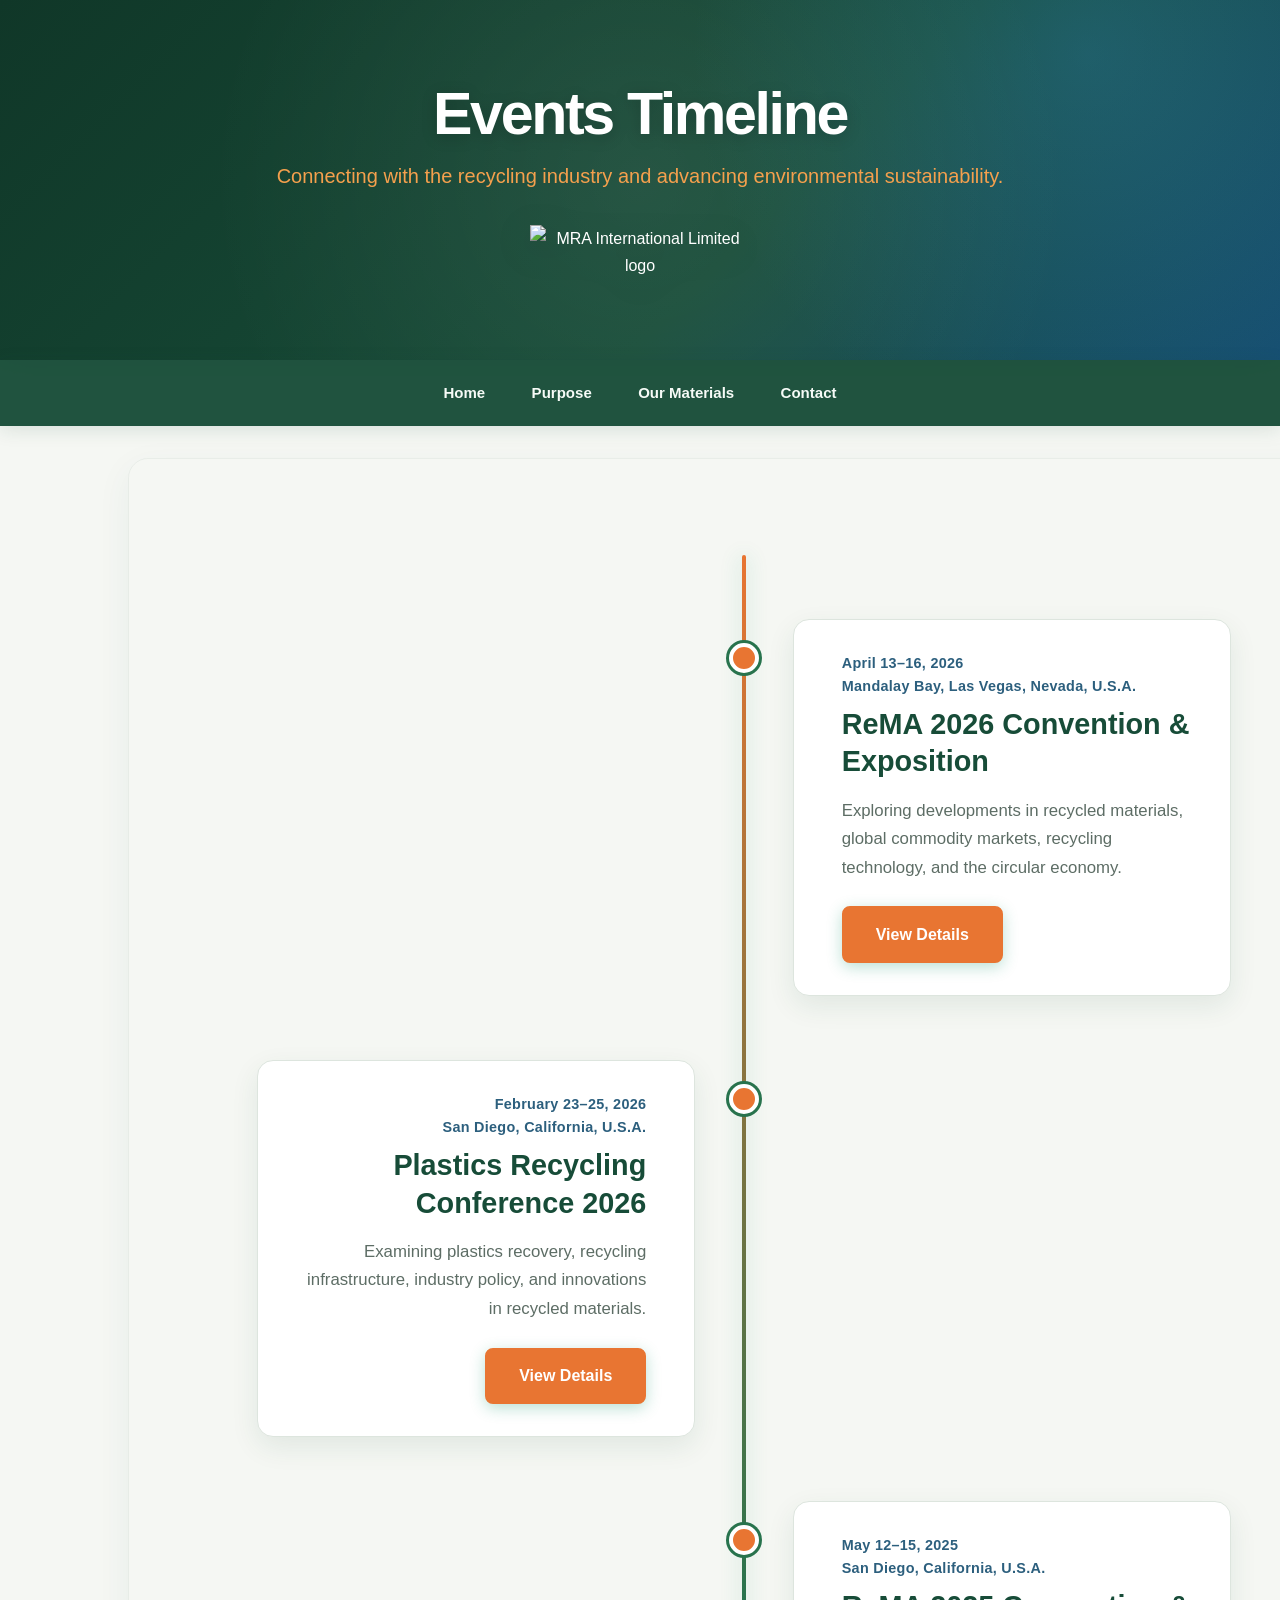
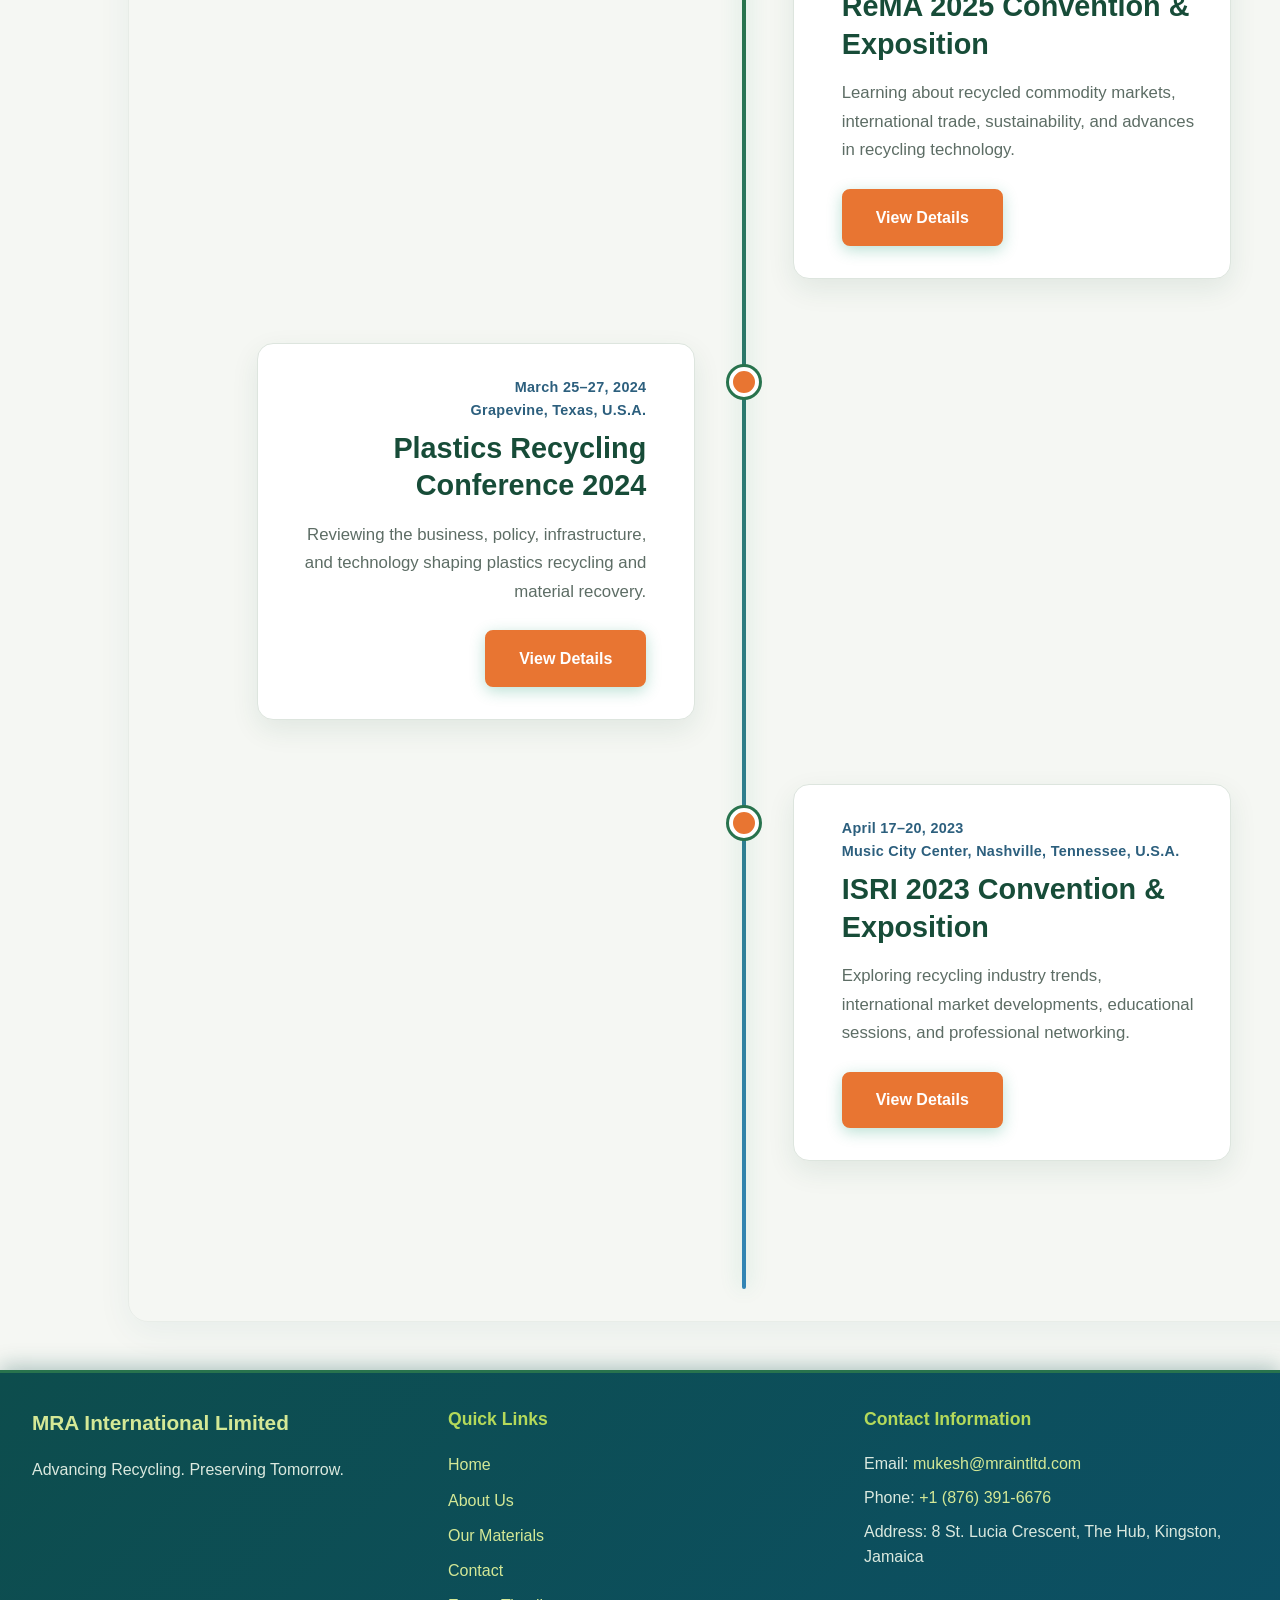
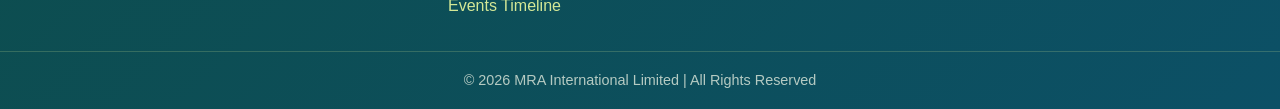
==== commit b75ec970: "events.html" ====
--- a/events.html
+++ b/events.html
@@ -14,7 +14,7 @@
   <meta name="theme-color" content="#0c5066">
 
   <link rel="stylesheet" href="style.css">
-  <link rel="stylesheet" href="events.css">
+  <link rel="stylesheet" href="events.css?v=2.0">
   <link rel="icon" type="image/png" href="public/images/favicon.png">
 
   <!-- Open Graph / Social Media -->
--- a/style.css
+++ b/style.css
@@ -1,23 +1,59 @@
-/* General Reset */
+
+/* =========================================================
+   MRA INTERNATIONAL LIMITED
+   Brand theme: Earth | Water | Fire
+   ========================================================= */
+
+/* 1. Brand colors and global settings */
+:root {
+  --forest: #173f35;
+  --forest-deep: #102e28;
+  --earth: #247451;
+  --earth-light: #eaf3ed;
+
+  --water: #167d9a;
+  --water-light: #e8f4f8;
+
+  --fire: #d96a32;
+  --fire-dark: #b95122;
+  --fire-light: #fff0e7;
+
+  --background: #f6f8f5;
+  --surface: #ffffff;
+  --surface-muted: #eef2ed;
+
+  --text: #263b34;
+  --text-muted: #5c6e66;
+  --border: #dce5dd;
+
+  --shadow-sm: 0 4px 14px rgba(23, 63, 53, 0.07);
+  --shadow-md: 0 12px 30px rgba(23, 63, 53, 0.11);
+  --shadow-lg: 0 20px 48px rgba(16, 46, 40, 0.17);
+
+  --radius-sm: 10px;
+  --radius-md: 16px;
+  --radius-lg: 24px;
+
+  --transition: 0.25s ease;
+}
+
+/* 2. Reset */
 * {
   margin: 0;
   padding: 0;
   box-sizing: border-box;
 }
 
-/* Smooth Scrolling */
 html {
   scroll-behavior: smooth;
-}
-
-/* Body */
+  scroll-padding-top: 85px;
+}
+
 body {
   font-family: "Segoe UI", Tahoma, Geneva, Verdana, sans-serif;
-  line-height: 1.8;
-  /* Applied nebula-inspired gradient with dark teal, emerald, and lime */
-  background: linear-gradient(135deg, #0c5066 0%, #1a9872 50%, #d4e896 100%);
-  background-attachment: fixed;
-  color: #2c3e50;
+  line-height: 1.7;
+  background: var(--background);
+  color: var(--text);
   overflow-x: hidden;
 }
 
@@ -25,70 +61,122 @@
   overflow: hidden;
 }
 
-/* Header with Parallax */
+img {
+  max-width: 100%;
+}
+
+a {
+  color: var(--water);
+}
+
+button,
+input,
+textarea {
+  font: inherit;
+}
+
+button {
+  -webkit-tap-highlight-color: transparent;
+}
+
+::selection {
+  background: var(--earth);
+  color: white;
+}
+
+/* 3. Header */
 header {
-  /* Changed to dark teal to emerald gradient from nebula palette */
-  background: linear-gradient(135deg, #0d4d4d 0%, #0c5066 50%, #1a9872 100%);
+  position: relative;
+  isolation: isolate;
+  overflow: hidden;
+  padding: 5rem 1.5rem;
+  text-align: center;
   color: white;
-  text-align: center;
-  padding: 4rem 1rem;
-  position: relative;
-  overflow: hidden;
-  box-shadow: 0 8px 30px rgba(12, 80, 102, 0.4);
+  background:
+    radial-gradient(
+      circle at 85% 20%,
+      rgba(22, 125, 154, 0.35),
+      transparent 35%
+    ),
+    radial-gradient(
+      circle at 10% 90%,
+      rgba(217, 106, 50, 0.24),
+      transparent 35%
+    ),
+    linear-gradient(135deg, var(--forest-deep), var(--forest) 65%, #205b4a);
+  box-shadow: var(--shadow-md);
 }
 
 header::before {
   content: "";
   position: absolute;
-  top: -50%;
-  left: -50%;
-  width: 200%;
-  height: 200%;
-  background: radial-gradient(circle, rgba(255, 255, 255, 0.1) 0%, transparent 70%);
-  animation: pulse 15s ease-in-out infinite;
-}
-
-@keyframes pulse {
-
-  0%,
-  100% {
-    transform: scale(1) rotate(0deg);
-  }
-
-  50% {
-    transform: scale(1.1) rotate(5deg);
-  }
+  z-index: -1;
+  inset: 0;
+  pointer-events: none;
+  background:
+    radial-gradient(
+      circle at center,
+      rgba(255, 255, 255, 0.07),
+      transparent 65%
+    );
+  animation: atmosphere 14s ease-in-out infinite alternate;
 }
 
 .header-content {
   position: relative;
   z-index: 1;
+  max-width: 1050px;
+  margin: 0 auto;
 }
 
 header h1 {
-  font-size: 3rem;
-  font-weight: 700;
-  margin-bottom: 0.5rem;
-  text-shadow: 2px 2px 8px rgba(0, 0, 0, 0.3);
-  letter-spacing: 1px;
+  margin-bottom: 0.7rem;
+  font-size: clamp(2.2rem, 5vw, 3.7rem);
+  line-height: 1.15;
+  font-weight: 750;
+  letter-spacing: -0.04em;
+  text-shadow: 0 3px 16px rgba(0, 0, 0, 0.18);
 }
 
 header p {
-  font-size: 1.4rem;
-  font-weight: 700;
-  opacity: 0.95;
-  color: #d4e896
-}
-
-/* Fade In Animation */
+  max-width: 760px;
+  margin: 0 auto;
+  color: #e4f1e8;
+  font-size: clamp(1rem, 2vw, 1.25rem);
+  font-weight: 400;
+}
+
+.header-logo {
+  display: block;
+  width: auto;
+  max-width: min(220px, 65vw);
+  height: auto;
+  max-height: 190px;
+  object-fit: contain;
+  margin: 2rem auto 0;
+  filter: drop-shadow(0 8px 18px rgba(0, 0, 0, 0.16));
+}
+
+@keyframes atmosphere {
+  from {
+    transform: scale(1);
+    opacity: 0.6;
+  }
+
+  to {
+    transform: scale(1.08);
+    opacity: 1;
+  }
+}
+
 .fade-in {
-  animation: fadeInUp 1s ease-out;
+  animation: fadeInUp 0.8s ease-out both;
 }
 
 @keyframes fadeInUp {
   from {
     opacity: 0;
-    transform: translateY(30px);
+    transform: translateY(20px);
   }
 
   to {
@@ -97,41 +185,42 @@
   }
 }
 
-/* Navigation */
+/* 4. Navigation */
 nav {
-  background: rgba(26, 152, 114, 0.9);
-  backdrop-filter: blur(10px);
   position: sticky;
   top: 0;
   z-index: 1000;
-  box-shadow: 0 2px 15px rgba(26, 152, 114, 0.2);
-  transition: all 0.3s ease;
   padding: 0;
-  /* Changed for better mobile control */
+  background: rgba(23, 63, 53, 0.97);
+  box-shadow: 0 4px 18px rgba(16, 46, 40, 0.12);
+  transition: background var(--transition), box-shadow var(--transition);
+  -webkit-backdrop-filter: blur(14px);
+  backdrop-filter: blur(14px);
 }
 
 .nav-container {
+  display: flex;
+  align-items: center;
+  justify-content: center;
+  position: relative;
+  width: min(1200px, 100%);
+  min-height: 66px;
+  margin: 0 auto;
+  padding: 0 1.25rem;
+}
+
+nav.scrolled {
+  background: rgba(16, 46, 40, 0.98);
+  box-shadow: 0 6px 22px rgba(16, 46, 40, 0.2);
+}
+
+nav ul {
   display: flex;
   justify-content: center;
   align-items: center;
-  max-width: 1200px;
-  margin: 0 auto;
-  position: relative;
-  min-height: 60px;
-}
-
-nav.scrolled {
-  background: rgba(13, 77, 77, 0.95);
-  box-shadow: 0 4px 20px rgba(26, 152, 114, 0.3);
-}
-
-nav ul {
-  display: flex;
-  justify-content: center;
+  flex-wrap: wrap;
+  gap: 0.35rem;
   list-style: none;
-  flex-wrap: wrap;
-  padding: 0;
-  gap: 0.5rem;
 }
 
 nav ul li {
@@ -139,90 +228,91 @@
 }
 
 nav ul li a {
+  position: relative;
+  display: block;
+  padding: 0.85rem 1.15rem;
+  border-radius: var(--radius-sm);
+  color: #f6fbf7;
   text-decoration: none;
+  font-size: 0.94rem;
+  font-weight: 600;
+  transition:
+    color var(--transition),
+    background var(--transition),
+    transform var(--transition);
+}
+
+nav ul li a:hover,
+nav ul li a:focus-visible {
   color: white;
-  font-weight: 600;
-  padding: 1rem 1.2rem;
-  display: block;
-  border-radius: 0;
-  transition: all 0.3s ease;
-  position: relative;
-  overflow: hidden;
-  font-size: 0.95rem;
-}
-
-/* Mobile Menu Toggle */
+  background: rgba(217, 106, 50, 0.95);
+  transform: translateY(-1px);
+}
+
+nav ul li a:focus-visible {
+  outline: 2px solid white;
+  outline-offset: 3px;
+}
+
 .mobile-menu-toggle {
   display: none;
   flex-direction: column;
   justify-content: space-between;
   width: 30px;
-  height: 21px;
-  background: none;
+  height: 22px;
+  padding: 0;
   border: none;
+  background: transparent;
   cursor: pointer;
-  padding: 0;
   z-index: 1001;
 }
 
 .mobile-menu-toggle .bar {
+  display: block;
+  width: 100%;
   height: 3px;
-  width: 100%;
-  background-color: white;
   border-radius: 10px;
-  transition: all 0.3s ease;
-}
-
-nav ul li a::before {
-  content: "";
-  position: absolute;
-  top: 0;
-  left: -100%;
-  width: 100%;
-  height: 100%;
-  background: rgba(255, 255, 255, 0.1);
-  transition: left 0.3s ease;
-}
-
-nav ul li a:hover::before {
-  left: 0;
-}
-
-nav ul li a:hover {
-  /* Light lime green on hover */
-  background: #b4d95a;
-  transform: translateY(-2px);
-  box-shadow: 0 4px 12px rgba(180, 217, 90, 0.4);
-}
-
-/* Sections */
+  background: white;
+  transition: transform var(--transition), opacity var(--transition);
+}
+
+/* 5. Main content sections */
 section {
-  padding: 4rem 10%;
+  position: relative;
+  margin: 2rem auto;
+  padding: clamp(2.5rem, 5vw, 4.5rem) clamp(1.25rem, 5vw, 4rem);
+  width: calc(100% - 3rem);
+  max-width: 1400px;
+  border: 1px solid rgba(220, 229, 221, 0.8);
+  border-radius: var(--radius-lg);
+  background: var(--surface);
+  box-shadow: var(--shadow-sm);
   text-align: center;
-  margin: 2rem 0;
-  /* White with subtle shadow for contrast against vibrant background */
-  background: rgba(255, 255, 255, 0.98);
-  border-radius: 20px;
-  box-shadow: 0 8px 30px rgba(0, 0, 0, 0.08);
-  transition: all 0.5s ease;
   opacity: 0;
-  transform: translateY(50px);
-}
-
-section.visible {
+  transform: translateY(24px);
+  transition:
+    opacity 0.6s ease,
+    transform 0.6s ease,
+    box-shadow var(--transition);
+}
+
+/* Also supports the fade-section class used on the timeline */
+section.visible,
+section.fade-section.visible {
   opacity: 1;
   transform: translateY(0);
 }
 
 section h2 {
-  margin-bottom: 1.5rem;
-  /* Changed to dark teal for headings */
-  color: #0c5066;
-  font-size: 2.5rem;
-  font-weight: 700;
+  display: inline-block;
   position: relative;
-  display: inline-block;
-  padding-bottom: 15px;
+  margin-bottom: 1.6rem;
+  padding-bottom: 0.9rem;
+  color: var(--forest);
+  font-size: clamp(1.8rem, 4vw, 2.6rem);
+  font-weight: 750;
+  line-height: 1.2;
+  letter-spacing: -0.025em;
 }
 
 section h2::after {
@@ -230,53 +320,55 @@
   position: absolute;
   bottom: 0;
   left: 50%;
+  width: 64px;
+  height: 4px;
+  border-radius: 5px;
+  background: linear-gradient(90deg, var(--earth), var(--fire));
   transform: translateX(-50%);
-  width: 80px;
-  height: 4px;
-  /* Changed to emerald to lime gradient */
-  background: linear-gradient(90deg, #1a9872, #b4d95a);
-  border-radius: 2px;
 }
 
 section p {
-  font-size: 1.1rem;
-  line-height: 1.8;
-  color: #455a64;
   max-width: 900px;
   margin: 0 auto;
-}
-
-/* Materials Grid */
+  color: var(--text-muted);
+  font-size: 1.05rem;
+  line-height: 1.85;
+}
+
+/* 6. Materials grid */
 .materials-grid {
   display: grid;
-  grid-template-columns: repeat(auto-fit, minmax(320px, 1fr));
-  gap: 2.5rem;
-  margin-top: 3rem;
+  grid-template-columns: repeat(auto-fit, minmax(min(100%, 290px), 1fr));
+  gap: 1.75rem;
+  margin-top: 2.5rem;
+  text-align: left;
 }
 
 .material-card {
-  background: #ffffff;
-  border-radius: 20px;
-  overflow: hidden;
-  box-shadow: 0 10px 30px rgba(0, 0, 0, 0.08);
-  transition: all 0.4s cubic-bezier(0.165, 0.84, 0.44, 1);
-  text-align: left;
-  border: 1px solid rgba(0, 0, 0, 0.05);
   display: flex;
   flex-direction: column;
+  overflow: hidden;
+  border: 1px solid var(--border);
+  border-radius: var(--radius-md);
+  background: var(--surface);
+  box-shadow: var(--shadow-sm);
+  transition:
+    transform 0.3s ease,
+    box-shadow 0.3s ease,
+    border-color 0.3s ease;
 }
 
 .material-card:hover {
-  transform: translateY(-10px);
-  box-shadow: 0 20px 40px rgba(26, 152, 114, 0.15);
-  border-color: #1a9872;
+  transform: translateY(-6px);
+  border-color: rgba(36, 116, 81, 0.5);
+  box-shadow: var(--shadow-md);
 }
 
 .material-card-image {
-  width: 100%;
-  height: 220px;
+  position: relative;
+  height: 230px;
   overflow: hidden;
-  position: relative;
+  background: var(--surface-muted);
 }
 
 .material-card-image::after {
@@ -284,251 +376,248 @@
   position: absolute;
   top: 50%;
   left: 50%;
-  transform: translate(-50%, -50%) scale(0.9);
-  background: rgba(13, 77, 77, 0.85);
+  padding: 0.65rem 1.1rem;
+  border: 1px solid rgba(255, 255, 255, 0.35);
+  border-radius: 30px;
+  background: rgba(16, 46, 40, 0.9);
   color: white;
-  padding: 10px 20px;
-  border-radius: 30px;
-  font-weight: 600;
   font-size: 0.9rem;
+  font-weight: 650;
+  white-space: nowrap;
   opacity: 0;
-  transition: all 0.3s ease;
+  transform: translate(-50%, -40%);
+  transition: opacity var(--transition), transform var(--transition);
   pointer-events: none;
-  border: 1px solid rgba(255, 255, 255, 0.2);
-  white-space: nowrap;
 }
 
 .material-card:hover .material-card-image::after {
   opacity: 1;
-  transform: translate(-50%, -50%) scale(1);
+  transform: translate(-50%, -50%);
 }
 
 .material-card-image img {
+  display: block;
   width: 100%;
   height: 100%;
   object-fit: cover;
-  transition: transform 0.6s ease;
+  transition: transform 0.55s ease, filter 0.35s ease;
 }
 
 .material-card:hover .material-card-image img {
-  transform: scale(1.1);
-  filter: brightness(0.8);
+  transform: scale(1.045);
+  filter: brightness(0.82);
 }
 
 .material-card-content {
-  padding: 2rem;
-  flex-grow: 1;
   display: flex;
+  flex: 1;
   flex-direction: column;
+  padding: 1.6rem;
 }
 
 .material-card h3 {
-  color: #0c5066;
-  font-size: 1.8rem;
-  margin-bottom: 1rem;
-  font-weight: 700;
+  margin-bottom: 0.8rem;
+  color: var(--forest);
+  font-size: 1.55rem;
+  line-height: 1.3;
 }
 
 .material-card p {
-  font-size: 1rem;
-  color: #546e7a;
-  margin-bottom: 1rem;
-  line-height: 1.6;
+  margin: 0 0 1rem;
+  color: var(--text-muted);
+  font-size: 0.98rem;
+  line-height: 1.75;
 }
 
 .click-hint {
   display: flex;
   align-items: center;
-  gap: 12px;
-  margin-bottom: 1.5rem;
-  padding: 10px 15px;
-  background: rgba(26, 152, 114, 0.05);
-  border-radius: 12px;
-  border: 1px dashed rgba(26, 152, 114, 0.3);
-  transition: all 0.3s ease;
+  gap: 0.8rem;
+  margin-bottom: 1.3rem;
+  padding: 0.8rem 1rem;
+  border: 1px solid rgba(36, 116, 81, 0.22);
+  border-radius: var(--radius-sm);
+  background: var(--earth-light);
   cursor: pointer;
+  transition: background var(--transition), transform var(--transition);
 }
 
 .click-hint span {
-  font-size: 0.95rem;
-  font-weight: 600;
-  color: #1a9872;
+  color: var(--earth);
+  font-size: 0.92rem;
+  font-weight: 650;
 }
 
 .pulse-icon {
-  width: 12px;
-  height: 12px;
-  background-color: #1a9872;
+  position: relative;
+  flex: 0 0 10px;
+  width: 10px;
+  height: 10px;
   border-radius: 50%;
-  position: relative;
+  background: var(--fire);
 }
 
 .pulse-icon::after {
   content: "";
   position: absolute;
-  top: 0;
-  left: 0;
-  width: 100%;
-  height: 100%;
-  background-color: #1a9872;
-  border-radius: 50%;
+  inset: 0;
+  border-radius: inherit;
+  background: var(--fire);
   animation: hintPulse 2s infinite;
 }
 
 @keyframes hintPulse {
   0% {
     transform: scale(1);
-    opacity: 0.8;
+    opacity: 0.7;
   }
 
   100% {
-    transform: scale(3);
+    transform: scale(2.8);
     opacity: 0;
   }
 }
 
 .material-card:hover .click-hint {
-  background: rgba(26, 152, 114, 0.1);
-  border-style: solid;
-  transform: translateX(5px);
+  background: #dcece1;
+  transform: translateX(3px);
+}
+
+.material-btn,
+.cta-button {
+  display: inline-block;
+  align-self: flex-start;
+  padding: 0.78rem 1.35rem;
+  border: 2px solid var(--earth);
+  border-radius: 30px;
+  background: var(--earth);
+  color: white;
+  font-size: 0.95rem;
+  font-weight: 650;
+  line-height: 1.4;
+  text-align: center;
+  text-decoration: none;
+  cursor: pointer;
+  transition:
+    background var(--transition),
+    border-color var(--transition),
+    color var(--transition),
+    transform var(--transition),
+    box-shadow var(--transition);
 }
 
 .material-btn {
-  display: inline-block;
-  padding: 0.8rem 1.5rem;
-  background: #1a9872;
+  margin-top: auto;
+}
+
+.material-btn:hover,
+.cta-button:hover {
+  border-color: var(--forest);
+  background: var(--forest);
   color: white;
-  text-decoration: none;
-  border-radius: 30px;
-  font-weight: 600;
-  font-size: 0.9rem;
-  transition: all 0.3s ease;
-  border: 2px solid #1a9872;
-  text-align: center;
-  align-self: flex-start;
-  margin-top: auto;
-}
-
-.material-btn:hover {
-  background: transparent;
-  color: #1a9872;
-  transform: scale(1.05);
-  box-shadow: 0 5px 15px rgba(26, 152, 114, 0.2);
+  transform: translateY(-2px);
+  box-shadow: var(--shadow-sm);
 }
 
 .material-sub-lists {
   display: grid;
-  grid-template-columns: 1fr 1fr;
+  grid-template-columns: repeat(2, minmax(0, 1fr));
   gap: 1rem;
   margin-bottom: 0.5rem;
 }
 
 .material-sub-lists h4 {
-  color: #1a9872;
-  font-size: 0.95rem;
   margin-bottom: 0.5rem;
+  color: var(--earth);
+  font-size: 0.9rem;
+  letter-spacing: 0.06em;
   text-transform: uppercase;
-  letter-spacing: 1px;
 }
 
 .materials-navigation {
   margin-top: 2rem;
-  padding: 1rem;
-  background: rgba(26, 152, 114, 0.1);
-  border-radius: 10px;
+  padding: 1.25rem;
+  border: 1px solid var(--border);
+  border-radius: var(--radius-md);
+  background: var(--surface-muted);
   text-align: center;
 }
 
 .materials-navigation p {
-  color: #0c5066;
-  font-size: 1.1rem;
+  color: var(--forest);
 }
 
 .materials-navigation a {
-  color: #1a9872;
+  display: inline-block;
+  margin: 0.25rem 0.5rem;
+  color: var(--water);
+  font-weight: 650;
   text-decoration: none;
-  font-weight: 600;
-  margin: 0 10px;
-  transition: color 0.3s;
+  transition: color var(--transition);
 }
 
 .materials-navigation a:hover {
-  color: #0c5066;
+  color: var(--fire-dark);
   text-decoration: underline;
 }
 
 .section-cta {
   display: flex;
-  gap: 1rem;
   justify-content: center;
   flex-wrap: wrap;
+  gap: 1rem;
   margin-top: 2rem;
 }
 
-.cta-button {
-  display: inline-block;
-  padding: 0.8rem 1.8rem;
-  background: #1a9872;
+.section-cta .cta-button {
+  align-self: auto;
+}
+
+.cta-button.secondary {
+  border-color: var(--water);
+  background: transparent;
+  color: var(--water);
+}
+
+.cta-button.secondary:hover {
+  border-color: var(--water);
+  background: var(--water);
   color: white;
-  text-decoration: none;
-  border-radius: 30px;
-  font-weight: 600;
-  font-size: 1rem;
-  transition: all 0.3s ease;
-  border: 2px solid #1a9872;
-  text-align: center;
-}
-
-.cta-button:hover {
-  background: transparent;
-  color: #1a9872;
-  transform: scale(1.05);
-  box-shadow: 0 5px 15px rgba(26, 152, 114, 0.2);
-}
-
-.cta-button.secondary {
-  background: transparent;
-  color: #1a9872;
-  border: 2px solid #1a9872;
-}
-
-.cta-button.secondary:hover {
-  background: #1a9872;
-  color: white;
-}
-
-/* Gallery */
+}
+
+/* 7. Gallery */
 .gallery {
   display: flex;
   justify-content: center;
-  gap: 30px;
   flex-wrap: wrap;
+  gap: 1.5rem;
   margin-top: 2rem;
 }
 
 .gallery-item {
-  width: 280px;
+  width: min(280px, 100%);
   height: 200px;
   object-fit: cover;
-  border-radius: 15px;
-  box-shadow: 0 8px 20px rgba(0, 0, 0, 0.15);
-  transition: all 0.4s cubic-bezier(0.175, 0.885, 0.32, 1.275);
+  border: 1px solid var(--border);
+  border-radius: var(--radius-md);
+  box-shadow: var(--shadow-sm);
   cursor: pointer;
   opacity: 0;
-  transform: scale(0.8);
-  animation: scaleIn 0.6s ease forwards;
+  transform: scale(0.96);
+  animation: scaleIn 0.5s ease forwards;
+  transition: transform var(--transition), box-shadow var(--transition);
 }
 
 .gallery-item:nth-child(1) {
-  animation-delay: 0.1s;
+  animation-delay: 0.08s;
 }
 
 .gallery-item:nth-child(2) {
-  animation-delay: 0.2s;
+  animation-delay: 0.16s;
 }
 
 .gallery-item:nth-child(3) {
-  animation-delay: 0.3s;
+  animation-delay: 0.24s;
 }
 
 @keyframes scaleIn {
@@ -539,64 +628,52 @@
 }
 
 .gallery-item:hover {
-  transform: scale(1.08) rotate(2deg);
-  /* Changed shadow to emerald */
-  box-shadow: 0 15px 35px rgba(26, 152, 114, 0.4);
-  z-index: 10;
-}
-
-/* CEO Profile */
+  transform: translateY(-4px);
+  box-shadow: var(--shadow-md);
+}
+
+/* 8. CEO profile */
 .ceo-profile {
   display: flex;
   align-items: center;
   justify-content: center;
-  gap: 30px;
   flex-wrap: wrap;
+  gap: 2rem;
   margin-top: 2rem;
 }
 
 .ceo-image {
-  width: 220px;
-  height: 220px;
+  width: 210px;
+  height: 210px;
+  border: 5px solid white;
   border-radius: 50%;
   object-fit: cover;
-  /* Changed to teal shadow and border */
-  box-shadow: 0 10px 30px rgba(12, 80, 102, 0.4);
-  border: 5px solid #1a9872;
-  transition: all 0.4s ease;
-  animation: float 3s ease-in-out infinite;
-}
-
-@keyframes float {
-
-  0%,
-  100% {
-    transform: translateY(0);
-  }
-
-  50% {
-    transform: translateY(-10px);
-  }
+  box-shadow: 0 0 0 2px var(--earth), var(--shadow-md);
+  transition: transform var(--transition), box-shadow var(--transition);
 }
 
 .ceo-image:hover {
-  transform: scale(1.05);
-  /* Enhanced emerald shadow */
-  box-shadow: 0 15px 40px rgba(26, 152, 114, 0.5);
+  transform: scale(1.035);
+  box-shadow: 0 0 0 3px var(--fire), var(--shadow-md);
 }
 
 .ceo-profile p {
-  max-width: 550px;
+  max-width: 560px;
+  margin: 0;
+  color: var(--text-muted);
+  font-size: 1.08rem;
   text-align: left;
-  font-size: 1.15rem;
-  line-height: 1.8;
-}
-
-/* Contact Section */
+  line-height: 1.85;
+}
+
+/* 9. Contact section */
 .contact-section {
-  /* Changed to emerald to teal gradient */
-  background: linear-gradient(135deg, #1a9872 0%, #0c5066 100%);
+  border: none;
+  background:
+    radial-gradient(circle at 95% 10%, rgba(22, 125, 154, 0.25), transparent 32%),
+    linear-gradient(135deg, var(--forest-deep), var(--forest));
   color: white;
+  box-shadow: var(--shadow-md);
 }
 
 .contact-section h2 {
@@ -604,107 +681,127 @@
 }
 
 .contact-section h2::after {
-  /* Changed to lime gradient */
-  background: linear-gradient(90deg, #b4d95a, #d4e896);
+  background: linear-gradient(90deg, var(--fire), #f1b17f);
+}
+
+.contact-section > p {
+  color: #e3eee7;
 }
 
 .contact-container {
   display: flex;
+  align-items: flex-start;
+  justify-content: center;
   flex-wrap: wrap;
   gap: 2rem;
-  justify-content: center;
-  align-items: flex-start;
   margin-top: 2rem;
-}
-
-.contact-info {
-  flex: 1;
-  min-width: 300px;
+  text-align: left;
+}
+
+.contact-info,
+.contact-form {
+  flex: 1 1 320px;
+  min-width: 0;
 }
 
 .contact-info p {
-  font-size: 1.2rem;
-  margin: 1rem 0;
-  /* Changed to light lime */
-  color: #d4e896;
-  text-align: left;
   max-width: none;
   margin: 1rem 0;
+  color: #e4eee7;
+  font-size: 1.08rem;
+  overflow-wrap: anywhere;
+  text-align: left;
 }
 
 .contact-info strong {
-  /* Changed to bright lime accent */
-  color: #b4d95a;
+  color: #f2a477;
 }
 
 #email {
-  color: #b4d95a;
+  color: #f2a477;
   text-decoration: none;
-
-}
-
-/* Contact Form */
+  overflow-wrap: anywhere;
+}
+
+#email:hover {
+  color: white;
+  text-decoration: underline;
+}
+
+/* 10. Contact form */
 .contact-form {
-  flex: 1;
-  min-width: 300px;
-  background: rgba(255, 255, 255, 0.9);
-  padding: 2rem;
-  border-radius: 15px;
-  box-shadow: 0 8px 20px rgba(0, 0, 0, 0.2);
+  padding: clamp(1.25rem, 3vw, 2rem);
+  border: 1px solid rgba(255, 255, 255, 0.3);
+  border-radius: var(--radius-md);
+  background: white;
+  color: var(--text);
+  box-shadow: var(--shadow-lg);
 }
 
 .contact-form h3 {
-  color: #0c5066;
-  margin-bottom: 1.5rem;
-  font-size: 1.5rem;
+  margin-bottom: 1.4rem;
+  color: var(--forest);
+  font-size: 1.45rem;
   text-align: center;
 }
 
 .form-group {
-  margin-bottom: 1.5rem;
+  margin-bottom: 1.25rem;
 }
 
 .form-group label {
   display: block;
-  margin-bottom: 0.5rem;
-  color: #0c5066;
-  font-weight: 600;
+  margin-bottom: 0.45rem;
+  color: var(--forest);
+  font-weight: 650;
 }
 
 .form-group input,
 .form-group textarea {
+  display: block;
   width: 100%;
-  padding: 0.8rem;
-  border: 1px solid #ddd;
-  border-radius: 8px;
+  padding: 0.85rem 1rem;
+  border: 1px solid #cbd8ce;
+  border-radius: var(--radius-sm);
+  background: #fbfcfb;
+  color: var(--text);
   font-size: 1rem;
-  background: white;
-  transition: border-color 0.3s, box-shadow 0.3s;
-  box-sizing: border-box;
+  transition: border-color var(--transition), box-shadow var(--transition);
+}
+
+.form-group textarea {
+  min-height: 130px;
+  resize: vertical;
+}
+
+.form-group input::placeholder,
+.form-group textarea::placeholder {
+  color: #77877e;
 }
 
 .form-group input:focus,
 .form-group textarea:focus {
   outline: none;
-  border-color: #1a9872;
-  box-shadow: 0 0 0 3px rgba(26, 152, 114, 0.2);
+  border-color: var(--water);
+  box-shadow: 0 0 0 3px rgba(22, 125, 154, 0.15);
 }
 
 .submit-btn {
   width: 100%;
-  padding: 1rem;
-  background: #1a9872;
+  padding: 0.95rem 1.2rem;
+  border: 2px solid var(--fire);
+  border-radius: var(--radius-sm);
+  background: var(--fire);
   color: white;
-  border: none;
-  border-radius: 8px;
-  font-size: 1.1rem;
-  font-weight: 600;
+  font-size: 1rem;
+  font-weight: 700;
   cursor: pointer;
-  transition: background 0.3s, transform 0.2s;
+  transition: background var(--transition), border-color var(--transition), transform var(--transition);
 }
 
 .submit-btn:hover {
-  background: #0c5066;
+  border-color: var(--fire-dark);
+  background: var(--fire-dark);
   transform: translateY(-2px);
 }
 
@@ -712,546 +809,970 @@
   transform: translateY(0);
 }
 
-/* Footer */
+/* 11. Footer */
 footer {
-  /* Changed to dark forest to teal gradient */
-  background: linear-gradient(135deg, #0d4d4d 0%, #0c5066 100%);
+  margin-top: 3rem;
+  padding: 2.75rem 0 1rem;
+  background: var(--forest-deep);
   color: white;
-  padding: 2rem 0 1rem;
-  margin-top: 3rem;
-  box-shadow: 0 -4px 20px rgba(13, 77, 77, 0.3);
+  box-shadow: 0 -5px 20px rgba(16, 46, 40, 0.08);
 }
 
 .footer-content {
   display: flex;
+  justify-content: space-around;
   flex-wrap: wrap;
-  justify-content: space-around;
-  padding: 0 2rem 1.5rem;
   gap: 2rem;
+  max-width: 1300px;
+  margin: 0 auto;
+  padding: 0 2rem 2rem;
 }
 
 .footer-section {
-  flex: 1;
-  min-width: 250px;
+  flex: 1 1 220px;
+  min-width: 0;
 }
 
 .footer-section h3 {
-  color: #d4e896;
-  margin-bottom: 1rem;
-  font-size: 1.3rem;
+  margin-bottom: 0.9rem;
+  color: #bfe0c9;
+  font-size: 1.25rem;
 }
 
 .footer-section h4 {
-  color: #b4d95a;
-  margin-bottom: 1rem;
-  font-size: 1.1rem;
+  margin-bottom: 0.9rem;
+  color: #f2a477;
+  font-size: 1.05rem;
 }
 
 .footer-section ul {
   list-style: none;
-  padding: 0;
 }
 
 .footer-section ul li {
-  margin-bottom: 0.5rem;
+  margin-bottom: 0.45rem;
 }
 
 .footer-section a {
-  color: #d4e896;
+  color: #dbe9df;
   text-decoration: none;
-  transition: color 0.3s;
+  overflow-wrap: anywhere;
+  transition: color var(--transition);
 }
 
 .footer-section a:hover {
-  color: #b4d95a;
+  color: #f2a477;
   text-decoration: underline;
 }
 
 .footer-section p {
   margin-bottom: 0.5rem;
-  line-height: 1.6;
+  color: #dbe9df;
+  line-height: 1.7;
+  overflow-wrap: anywhere;
 }
 
 .footer-bottom {
-  border-top: 1px solid rgba(212, 232, 150, 0.2);
-  padding: 1rem 2rem 0;
+  padding: 1.1rem 1.5rem 0;
+  border-top: 1px solid rgba(219, 233, 223, 0.17);
   text-align: center;
 }
 
 .footer-bottom p {
-  font-size: 0.9rem;
-  opacity: 0.9;
-}
-
-/* Responsive Design */
-@media (max-width: 1024px) {
-  nav ul li a {
-    padding: 0.8rem 0.6rem;
-    font-size: 0.85rem;
-  }
-}
-
-@media (max-width: 768px) {
-
-  /* Mobile Navigation */
-  .nav-container {
-    justify-content: space-between;
-    padding: 0.5rem 1.5rem;
-  }
-
-  .mobile-menu-toggle {
-    display: flex;
-  }
-
-  /* Hamburger Animation */
-  .mobile-menu-toggle.active .bar:nth-child(1) {
-    transform: translateY(9px) rotate(45deg);
-  }
-
-  .mobile-menu-toggle.active .bar:nth-child(2) {
-    opacity: 0;
-  }
-
-  .mobile-menu-toggle.active .bar:nth-child(3) {
-    transform: translateY(-9px) rotate(-45deg);
-  }
-
-  nav ul {
-    position: fixed;
-    top: 60px;
-    left: 0;
-    width: 100%;
-    height: 0;
-    background: rgba(13, 77, 77, 0.98);
-    backdrop-filter: blur(15px);
-    flex-direction: column;
-    align-items: center;
-    justify-content: flex-start;
-    padding: 0;
-    overflow: hidden;
-    transition: height 0.4s cubic-bezier(0.175, 0.885, 0.32, 1.275);
-    gap: 0;
-    box-shadow: 0 10px 20px rgba(0, 0, 0, 0.2);
-  }
-
-  nav ul.active {
-    height: calc(100vh - 60px);
-    padding: 2rem 0;
-    overflow-y: auto;
-  }
-
-  nav ul li {
-    width: 100%;
-    text-align: center;
-    opacity: 0;
-    transform: translateY(20px);
-    transition: all 0.3s ease;
-  }
-
-  nav ul.active li {
-    opacity: 1;
-    transform: translateY(0);
-  }
-
-  /* Staggered animation for menu items */
-  nav ul.active li:nth-child(1) {
-    transition-delay: 0.1s;
-  }
-
-  nav ul.active li:nth-child(2) {
-    transition-delay: 0.15s;
-  }
-
-  nav ul.active li:nth-child(3) {
-    transition-delay: 0.2s;
-  }
-
-  nav ul.active li:nth-child(4) {
-    transition-delay: 0.25s;
-  }
-
-  nav ul.active li:nth-child(5) {
-    transition-delay: 0.3s;
-  }
-
-  nav ul.active li:nth-child(6) {
-    transition-delay: 0.35s;
-  }
-
-  nav ul.active li:nth-child(7) {
-    transition-delay: 0.4s;
-  }
-
-  nav ul.active li:nth-child(8) {
-    transition-delay: 0.45s;
-  }
-
-  nav ul li a {
-    padding: 1.2rem;
-    font-size: 1.2rem;
-    border-bottom: 1px solid rgba(255, 255, 255, 0.1);
-  }
-
-  header {
-    padding: 3rem 1rem;
-  }
-
-  header h1 {
-    font-size: 2rem;
-  }
-
-  header p {
-    font-size: 1.1rem;
-  }
-
-  .header-logo {
-    height: 120px;
-  }
-
-  section {
-    padding: 2.5rem 1.5rem;
-    margin: 1.5rem 1rem;
-    border-radius: 15px;
-  }
-
-  section h2 {
-    font-size: 1.8rem;
-  }
-
-  .materials-grid {
-    grid-template-columns: 1fr;
-    gap: 1.5rem;
-  }
-
-  .material-card-image {
-    height: 180px;
-  }
-
-  .material-card h3 {
-    font-size: 1.5rem;
-  }
-
-  .ceo-profile {
-    flex-direction: column;
-    text-align: center;
-    gap: 1.5rem;
-  }
-
-  .ceo-image {
-    width: 180px;
-    height: 180px;
-  }
-
-  .ceo-profile p {
-    text-align: center;
-    font-size: 1.05rem;
-  }
-
-  .contact-info p {
-    font-size: 1.1rem;
-  }
-
-  .modal-content {
-    width: 95%;
-    max-height: 95vh;
-    display: flex;
-    flex-direction: column;
-  }
-
-  .slideshow-container {
-    flex: 1;
-    overflow-y: auto;
-  }
-
-  .close-modal {
-    top: 10px;
-    right: 15px;
-    width: 40px;
-    height: 40px;
-    font-size: 30px;
-    position: fixed;
-    /* Keep it visible while scrolling modal */
-  }
-
-  .slide.active {
-    flex-direction: column;
-    height: auto;
-    min-height: 100%;
-  }
-
-  .slide-image {
-    height: 250px;
-    flex: none;
-  }
-
-  .slide-info {
-    padding: 1.5rem;
-    flex: 1;
-  }
-
-  .slide-info h2 {
-    font-size: 1.5rem;
-  }
-
-  .slide-info p {
-    font-size: 1rem;
-  }
-
-  .slideshow-controls {
-    position: fixed;
-    top: 50%;
-    transform: translateY(-50%);
-    width: 100%;
-  }
-
-  .slide-btn {
-    width: 40px;
-    height: 40px;
-    font-size: 16px;
-    margin: 0 5px;
-  }
-}
-
-@media (max-width: 480px) {
-  header h1 {
-    font-size: 1.7rem;
-  }
-
-  .contact-info p {
-    font-size: 1rem;
-  }
-}
-
-/* Loading Animation */
-@keyframes shimmer {
-  0% {
-    background-position: -1000px 0;
-  }
-
-  100% {
-    background-position: 1000px 0;
-  }
-}
-
-/* Modal Styles */
+  color: #c8d8ce;
+  font-size: 0.88rem;
+}
+
+/* 12. Modal base and slideshow */
 .modal {
   position: fixed;
   z-index: 2000;
-  left: 0;
-  top: 0;
-  width: 100%;
-  height: 100%;
-  overflow: auto;
-  background-color: rgba(13, 77, 77, 0.9);
+  inset: 0;
+  display: flex;
+  align-items: center;
+  justify-content: center;
+  padding: 1rem;
+  overflow-y: auto;
+  background: rgba(10, 31, 26, 0.82);
+  -webkit-backdrop-filter: blur(8px);
   backdrop-filter: blur(8px);
   opacity: 0;
   visibility: hidden;
-  transition: opacity 0.4s ease, visibility 0.4s ease;
+  transition: opacity var(--transition), visibility var(--transition);
 }
 
 .modal.visible {
   opacity: 1;
   visibility: visible;
+}
+
+.modal-content {
+  position: relative;
+  width: min(900px, 100%);
+  max-height: 90vh;
+  margin: auto;
+  overflow: auto;
+  border: 1px solid var(--border);
+  border-radius: var(--radius-lg);
+  background: white;
+  box-shadow: var(--shadow-lg);
+  transform: translateY(12px) scale(0.99);
+  transition: transform var(--transition);
+}
+
+.modal.visible .modal-content {
+  transform: translateY(0) scale(1);
+}
+
+.close-modal {
+  position: absolute;
+  top: 14px;
+  right: 16px;
+  z-index: 2001;
   display: flex;
   align-items: center;
   justify-content: center;
-}
-
-.modal-content {
+  width: 42px;
+  height: 42px;
+  border: 1px solid var(--border);
+  border-radius: 50%;
   background: white;
-  margin: auto;
-  padding: 0;
-  border-radius: 20px;
-  width: 90%;
-  max-width: 900px;
-  max-height: 90vh;
-  position: relative;
-  box-shadow: 0 25px 50px rgba(0, 0, 0, 0.3);
-  overflow: hidden;
-  transform: scale(0.8);
-  transition: transform 0.4s cubic-bezier(0.175, 0.885, 0.32, 1.275);
-}
-
-.modal.visible .modal-content {
-  transform: scale(1);
-}
-
-.close-modal {
+  color: var(--forest);
+  font-size: 30px;
+  line-height: 1;
+  cursor: pointer;
+  box-shadow: var(--shadow-sm);
+  transition: color var(--transition), background var(--transition);
+}
+
+.close-modal:hover {
+  background: var(--fire);
+  color: white;
+}
+
+.slideshow-container {
+  width: 100%;
+}
+
+.slide {
+  display: none;
+  animation: fadeNext 0.35s ease;
+}
+
+.slide.active {
+  display: flex;
+  flex-direction: column;
+}
+
+@media (min-width: 768px) {
+  .slide.active {
+    flex-direction: row;
+    min-height: 450px;
+  }
+}
+
+.slide-image {
+  flex: 1.2;
+  height: 280px;
+  background: var(--surface-muted);
+}
+
+@media (min-width: 768px) {
+  .slide-image {
+    height: auto;
+    min-height: 450px;
+  }
+}
+
+.slide-image img {
+  display: block;
+  width: 100%;
+  height: 100%;
+  object-fit: cover;
+}
+
+.slide-info {
+  display: flex;
+  flex: 1;
+  flex-direction: column;
+  justify-content: center;
+  padding: clamp(1.5rem, 4vw, 2.5rem);
+  background: white;
+}
+
+.slide-info h2 {
+  margin-bottom: 1rem;
+  color: var(--forest);
+  font-size: clamp(1.4rem, 3vw, 2rem);
+}
+
+.slide-info p {
+  margin: 0;
+  color: var(--text-muted);
+  font-size: 1rem;
+  line-height: 1.8;
+}
+
+.slideshow-controls {
   position: absolute;
-  top: 20px;
-  right: 25px;
-  color: #0c5066;
-  font-size: 35px;
-  font-weight: bold;
-  cursor: pointer;
-  z-index: 2001;
-  transition: color 0.3s;
-  background: rgba(255, 255, 255, 0.8);
-  width: 45px;
-  height: 45px;
+  top: 50%;
+  display: flex;
+  justify-content: space-between;
+  width: 100%;
+  transform: translateY(-50%);
+  pointer-events: none;
+}
+
+.slide-btn {
   display: flex;
   align-items: center;
   justify-content: center;
+  width: 44px;
+  height: 44px;
+  margin: 0 0.7rem;
+  border: 1px solid var(--border);
   border-radius: 50%;
-}
-
-.close-modal:hover {
-  color: #1a9872;
-}
-
-/* Slideshow */
-.slideshow-container {
-  width: 100%;
-}
-
-.slide {
-  display: none;
-  animation: fadeNext 0.5s ease-in-out;
-}
-
-.slide.active {
-  display: flex;
-  flex-direction: column;
-}
-
-@media (min-width: 768px) {
-  .slide.active {
-    flex-direction: row;
-    height: 500px;
-  }
-}
-
-.slide-image {
-  flex: 1.2;
-  height: 300px;
-  background: #f4f4f4;
-}
-
-@media (min-width: 768px) {
-  .slide-image {
-    height: 100%;
-  }
-}
-
-.slide-image img {
-  width: 100%;
-  height: 100%;
-  object-fit: cover;
-}
-
-.slide-info {
-  flex: 1;
-  padding: 2.5rem;
-  display: flex;
-  flex-direction: column;
-  justify-content: center;
-  background: white;
-}
-
-.slide-info h2 {
-  color: #0c5066;
-  font-size: 2rem;
-  margin-bottom: 1rem;
-}
-
-.slide-info p {
-  color: #546e7a;
-  line-height: 1.7;
-  font-size: 1.1rem;
-  margin-bottom: 0;
-}
-
-.slideshow-controls {
-  position: absolute;
-  top: 50%;
-  width: 100%;
-  display: flex;
-  justify-content: space-between;
-  transform: translateY(-50%);
-  pointer-events: none;
-}
-
-.slide-btn {
+  background: rgba(255, 255, 255, 0.95);
+  color: var(--forest);
+  font-size: 1.2rem;
+  font-weight: 700;
   cursor: pointer;
-  padding: 15px;
-  color: #0c5066;
-  font-weight: bold;
-  font-size: 20px;
-  transition: 0.3s;
-  user-select: none;
-  background: rgba(255, 255, 255, 0.8);
-  border: none;
-  margin: 0 10px;
-  border-radius: 50%;
-  width: 50px;
-  height: 50px;
-  display: flex;
-  align-items: center;
-  justify-content: center;
   pointer-events: auto;
-  box-shadow: 0 4px 10px rgba(0, 0, 0, 0.1);
+  box-shadow: var(--shadow-sm);
+  transition: background var(--transition), color var(--transition);
 }
 
 .slide-btn:hover {
-  background: #1a9872;
+  background: var(--water);
   color: white;
 }
 
 .slide-dots {
   position: absolute;
-  bottom: 20px;
+  bottom: 15px;
   width: 100%;
   text-align: center;
 }
 
 .dot {
+  display: inline-block;
+  width: 10px;
+  height: 10px;
+  margin: 0 4px;
+  border-radius: 10px;
+  background: #c7d2cb;
   cursor: pointer;
-  height: 10px;
-  width: 10px;
-  margin: 0 5px;
-  background-color: #bbb;
-  border-radius: 50%;
-  display: inline-block;
-  transition: background-color 0.3s;
+  transition: width var(--transition), background var(--transition);
 }
 
 .dot.active {
-  background-color: #1a9872;
-  width: 25px;
-  border-radius: 5px;
+  width: 24px;
+  background: var(--fire);
 }
 
 @keyframes fadeNext {
   from {
-    opacity: 0.4;
-    transform: scale(1.05);
+    opacity: 0.5;
   }
 
   to {
     opacity: 1;
-    transform: scale(1);
-  }
-}
-
-/* Skip Link for Accessibility */
+  }
+}
+
+/* 13. Shared focus styles */
+a:focus-visible,
+button:focus-visible,
+.dot:focus-visible {
+  outline: 3px solid var(--fire);
+  outline-offset: 3px;
+}
+
+/* Skip link */
 .skip-link {
   position: absolute;
-  top: -40px;
-  left: 6px;
-  background: #0c5066;
+  top: -60px;
+  left: 10px;
+  z-index: 10000;
+  padding: 0.7rem 1rem;
+  border-radius: 0 0 var(--radius-sm) var(--radius-sm);
+  background: var(--fire);
   color: white;
-  padding: 8px;
+  font-weight: 700;
   text-decoration: none;
-  border-radius: 0 0 8px 8px;
-  z-index: 10000;
-  transition: top 0.3s;
+  transition: top var(--transition);
 }
 
 .skip-link:focus {
   top: 0;
 }
 
-/* Character encoding fix for older browsers */
+/* Existing material list bullet */
 .material-card ul li::before {
   content: "•";
-}+  color: var(--earth);
+}
+
+/* 14. Tablet and mobile layouts */
+@media (max-width: 1024px) {
+  .nav-container {
+    padding-right: 0.75rem;
+    padding-left: 0.75rem;
+  }
+
+  nav ul li a {
+    padding: 0.75rem 0.8rem;
+    font-size: 0.88rem;
+  }
+
+  .materials-grid {
+    gap: 1.25rem;
+  }
+}
+
+@media (max-width: 768px) {
+  html {
+    scroll-padding-top: 70px;
+  }
+
+  .nav-container {
+    justify-content: flex-end;
+    min-height: 60px;
+    padding: 0.5rem 1.25rem;
+  }
+
+  .mobile-menu-toggle {
+    display: flex;
+  }
+
+  .mobile-menu-toggle.active .bar:nth-child(1) {
+    transform: translateY(9.5px) rotate(45deg);
+  }
+
+  .mobile-menu-toggle.active .bar:nth-child(2) {
+    opacity: 0;
+  }
+
+  .mobile-menu-toggle.active .bar:nth-child(3) {
+    transform: translateY(-9.5px) rotate(-45deg);
+  }
+
+  nav ul {
+    position: absolute;
+    top: 100%;
+    left: 0;
+    display: flex;
+    flex-direction: column;
+    align-items: stretch;
+    justify-content: flex-start;
+    gap: 0;
+    width: 100%;
+    max-height: 0;
+    padding: 0 1rem;
+    overflow: hidden;
+    background: rgba(16, 46, 40, 0.99);
+    box-shadow: 0 12px 22px rgba(0, 0, 0, 0.16);
+    transition: max-height 0.35s ease, padding 0.35s ease;
+  }
+
+  nav ul.active {
+    max-height: calc(100vh - 60px);
+    padding: 0.75rem 1rem 1.25rem;
+    overflow-y: auto;
+  }
+
+  nav ul li {
+    width: 100%;
+  }
+
+  nav ul li a {
+    padding: 1rem;
+    border-bottom: 1px solid rgba(255, 255, 255, 0.1);
+    font-size: 1rem;
+  }
+
+  nav ul li a:hover {
+    transform: none;
+  }
+
+  header {
+    padding: 3.5rem 1.25rem;
+  }
+
+  header h1 {
+    font-size: clamp(2rem, 7vw, 2.7rem);
+  }
+
+  header p {
+    font-size: 1.05rem;
+  }
+
+  .header-logo {
+    max-height: 135px;
+    margin-top: 1.5rem;
+  }
+
+  section {
+    width: calc(100% - 1.5rem);
+    margin: 1.25rem auto;
+    padding: 2.5rem 1.25rem;
+    border-radius: var(--radius-md);
+  }
+
+  section h2 {
+    font-size: 1.9rem;
+  }
+
+  .materials-grid {
+    grid-template-columns: minmax(0, 1fr);
+    gap: 1.25rem;
+    margin-top: 1.75rem;
+  }
+
+  .material-card-image {
+    height: 210px;
+  }
+
+  .material-card-content {
+    padding: 1.35rem;
+  }
+
+  .material-card h3 {
+    font-size: 1.4rem;
+  }
+
+  .ceo-profile {
+    flex-direction: column;
+    gap: 1.25rem;
+  }
+
+  .ceo-image {
+    width: 175px;
+    height: 175px;
+  }
+
+  .ceo-profile p {
+    text-align: center;
+    font-size: 1rem;
+  }
+
+  .contact-container {
+    flex-direction: column;
+    gap: 1.5rem;
+  }
+
+  .contact-info,
+  .contact-form {
+    width: 100%;
+    flex: auto;
+  }
+
+  .contact-info p {
+    font-size: 1rem;
+  }
+
+  .footer-content {
+    gap: 1.5rem;
+    padding-right: 1.25rem;
+    padding-left: 1.25rem;
+  }
+
+  .footer-section {
+    flex-basis: 100%;
+  }
+
+  .modal {
+    padding: 0.65rem;
+  }
+
+  .modal-content {
+    width: 100%;
+    max-height: 94vh;
+    border-radius: var(--radius-md);
+  }
+
+  .close-modal {
+    position: sticky;
+    top: 8px;
+    float: right;
+    margin: 8px 8px -50px 0;
+  }
+
+  .slide.active {
+    min-height: 0;
+  }
+
+  .slide-image {
+    height: 230px;
+  }
+
+  .slide-info {
+    padding: 1.4rem;
+  }
+
+  .slideshow-controls {
+    top: 115px;
+  }
+
+  .slide-btn {
+    width: 38px;
+    height: 38px;
+    margin: 0 0.35rem;
+  }
+
+  .slide-dots {
+    position: static;
+    padding: 0.5rem 0 1rem;
+  }
+}
+
+@media (max-width: 480px) {
+  header {
+    padding: 2.75rem 1rem;
+  }
+
+  header h1 {
+    font-size: 1.85rem;
+  }
+
+  header p {
+    font-size: 0.98rem;
+  }
+
+  section {
+    width: calc(100% - 1rem);
+    padding: 2rem 1rem;
+  }
+
+  section h2 {
+    font-size: 1.65rem;
+  }
+
+  section p {
+    font-size: 0.98rem;
+  }
+
+  .material-sub-lists {
+    grid-template-columns: 1fr;
+  }
+
+  .gallery {
+    gap: 1rem;
+  }
+
+  .gallery-item {
+    width: 100%;
+    height: 210px;
+  }
+
+  .section-cta {
+    flex-direction: column;
+    align-items: stretch;
+  }
+
+  .section-cta .cta-button {
+    width: 100%;
+  }
+
+  .contact-form {
+    padding: 1.1rem;
+  }
+
+  .footer-bottom {
+    padding-right: 1rem;
+    padding-left: 1rem;
+  }
+}
+
+/* 15. Respect users who prefer less motion */
+@media (prefers-reduced-motion: reduce) {
+  *,
+  *::before,
+  *::after {
+    scroll-behavior: auto !important;
+    animation-duration: 0.01ms !important;
+    animation-iteration-count: 1 !important;
+    transition-duration: 0.01ms !important;
+  }
+}
+
+/* ==========================================
+   MRA INTERNATIONAL — FIRE, EARTH & WATER
+   Add this block to the END of style.css
+   ========================================== */
+
+:root {
+  --fire: #E87532;
+  --fire-light: #F5A04D;
+  --fire-dark: #B84C26;
+
+  --earth: #174C38;
+  --earth-mid: #28734D;
+  --earth-light: #DCE8D5;
+
+  --water: #164E70;
+  --water-mid: #3285B5;
+  --water-light: #E3F0F7;
+
+  --page-bg: #F5F7F3;
+  --surface: #FFFFFF;
+  --text: #25352E;
+  --muted: #5D6D65;
+  --border: #DDE5DE;
+
+  --shadow: 0 12px 35px rgba(23, 76, 56, 0.10);
+  --shadow-hover: 0 20px 45px rgba(23, 76, 56, 0.17);
+}
+
+/* Main page */
+body {
+  background: var(--page-bg);
+  background-attachment: fixed;
+  color: var(--text);
+}
+
+/* Header: forest green with a subtle water-blue accent */
+header {
+  background:
+    radial-gradient(
+      circle at 85% 15%,
+      rgba(50, 133, 181, 0.32),
+      transparent 35%
+    ),
+    linear-gradient(135deg, #103728 0%, #174C38 60%, #164E70 100%);
+  box-shadow: 0 8px 30px rgba(16, 55, 40, 0.18);
+}
+
+header p {
+  color: #F5A04D;
+}
+
+/* Navigation */
+nav {
+  background: rgba(23, 76, 56, 0.96);
+  box-shadow: 0 4px 18px rgba(23, 76, 56, 0.12);
+}
+
+nav.scrolled {
+  background: rgba(16, 55, 40, 0.98);
+  box-shadow: 0 5px 22px rgba(16, 55, 40, 0.2);
+}
+
+nav ul li a {
+  border-radius: 8px;
+  margin: 5px 2px;
+}
+
+nav ul li a:hover,
+nav ul li a:focus-visible {
+  background: var(--fire);
+  color: #FFFFFF;
+  box-shadow: 0 4px 12px rgba(232, 117, 50, 0.22);
+}
+
+/* Content sections */
+section {
+  background: var(--surface);
+  border: 1px solid rgba(23, 76, 56, 0.06);
+  border-radius: 18px;
+  box-shadow: var(--shadow);
+}
+
+section h2 {
+  color: var(--earth);
+}
+
+section h2::after {
+  background: linear-gradient(
+    90deg,
+    var(--earth-mid),
+    var(--water-mid),
+    var(--fire)
+  );
+}
+
+/* Material cards */
+.material-card {
+  border: 1px solid var(--border);
+  border-radius: 16px;
+  box-shadow: 0 8px 25px rgba(23, 76, 56, 0.07);
+}
+
+.material-card:hover {
+  transform: translateY(-7px);
+  box-shadow: var(--shadow-hover);
+  border-color: var(--earth-mid);
+}
+
+.material-card h3 {
+  color: var(--earth);
+}
+
+.material-card p {
+  color: var(--muted);
+}
+
+.material-card-image::after {
+  background: rgba(23, 76, 56, 0.92);
+}
+
+.click-hint {
+  background: #F1F6F0;
+  border-color: rgba(40, 115, 77, 0.3);
+}
+
+.click-hint span {
+  color: var(--earth-mid);
+}
+
+.pulse-icon,
+.pulse-icon::after {
+  background-color: var(--earth-mid);
+}
+
+.material-card:hover .click-hint {
+  background: var(--earth-light);
+}
+
+.material-btn,
+.cta-button {
+  background: var(--fire);
+  border-color: var(--fire);
+  color: #FFFFFF;
+  border-radius: 8px;
+}
+
+.material-btn:hover,
+.cta-button:hover {
+  background: var(--fire-dark);
+  border-color: var(--fire-dark);
+  color: #FFFFFF;
+  box-shadow: 0 7px 18px rgba(184, 76, 38, 0.2);
+}
+
+.cta-button.secondary {
+  background: transparent;
+  border-color: var(--water-mid);
+  color: var(--water);
+}
+
+.cta-button.secondary:hover {
+  background: var(--water);
+  border-color: var(--water);
+  color: #FFFFFF;
+}
+
+.material-sub-lists h4 {
+  color: var(--earth-mid);
+}
+
+.materials-navigation {
+  background: var(--water-light);
+}
+
+.materials-navigation p {
+  color: var(--water);
+}
+
+.materials-navigation a {
+  color: var(--water);
+}
+
+.materials-navigation a:hover {
+  color: var(--fire-dark);
+}
+
+/* CEO image */
+.ceo-image {
+  border-color: var(--earth-mid);
+  box-shadow: 0 10px 28px rgba(23, 76, 56, 0.2);
+}
+
+.ceo-image:hover {
+  box-shadow: 0 14px 35px rgba(50, 133, 181, 0.25);
+}
+
+/* Contact section */
+.contact-section {
+  background:
+    radial-gradient(
+      circle at 90% 10%,
+      rgba(50, 133, 181, 0.3),
+      transparent 35%
+    ),
+    linear-gradient(135deg, #174C38, #103728);
+  border-color: transparent;
+}
+
+.contact-section h2 {
+  color: #FFFFFF;
+}
+
+.contact-section h2::after {
+  background: linear-gradient(90deg, var(--fire), var(--fire-light));
+}
+
+.contact-info p {
+  color: #F1F6F0;
+}
+
+.contact-info strong {
+  color: var(--fire-light);
+}
+
+.contact-info a,
+#contact-email {
+  color: #F5A04D;
+  text-decoration: underline;
+  text-underline-offset: 3px;
+}
+
+.contact-info a:hover,
+#contact-email:hover {
+  color: #FFFFFF;
+}
+
+/* Contact form */
+.contact-form {
+  background: #FFFFFF;
+  border: 1px solid rgba(255, 255, 255, 0.18);
+  border-radius: 16px;
+  box-shadow: 0 12px 30px rgba(0, 0, 0, 0.14);
+}
+
+.contact-form h3,
+.form-group label {
+  color: var(--earth);
+}
+
+.form-group input,
+.form-group textarea {
+  border: 1px solid #D5DED7;
+  border-radius: 8px;
+  color: var(--text);
+}
+
+.form-group input:focus,
+.form-group textarea:focus {
+  border-color: var(--water-mid);
+  box-shadow: 0 0 0 3px rgba(50, 133, 181, 0.16);
+}
+
+/* The form field has id="email"; keep typed text readable */
+#email {
+  color: var(--text);
+}
+
+.submit-btn {
+  background: var(--fire);
+  color: #FFFFFF;
+  border-radius: 8px;
+}
+
+.submit-btn:hover {
+  background: var(--fire-dark);
+}
+
+/* Footer */
+footer {
+  background: #102F24;
+  box-shadow: 0 -5px 22px rgba(16, 47, 36, 0.1);
+  border-top: 3px solid var(--earth-mid);
+}
+
+.footer-section h3 {
+  color: #FFFFFF;
+}
+
+.footer-section h4 {
+  color: var(--fire-light);
+}
+
+.footer-section a {
+  color: #DCE8D5;
+}
+
+.footer-section a:hover {
+  color: #F5A04D;
+}
+
+.footer-bottom {
+  border-top-color: rgba(220, 232, 213, 0.2);
+}
+
+/* Materials slideshow */
+.modal {
+  background-color: rgba(12, 35, 27, 0.88);
+}
+
+.modal-content {
+  border: 1px solid var(--border);
+  box-shadow: 0 25px 60px rgba(0, 0, 0, 0.25);
+}
+
+.close-modal {
+  color: var(--earth);
+}
+
+.close-modal:hover {
+  color: var(--fire-dark);
+}
+
+.slide-info h2 {
+  color: var(--earth);
+}
+
+.slide-info p {
+  color: var(--muted);
+}
+
+.slide-btn:hover {
+  background: var(--water);
+  color: #FFFFFF;
+}
+
+.dot.active {
+  background-color: var(--fire);
+}
+
+/* Keyboard accessibility */
+a:focus-visible,
+button:focus-visible,
+input:focus-visible,
+textarea:focus-visible {
+  outline: 3px solid var(--fire);
+  outline-offset: 3px;
+}
+
+.skip-link {
+  background: var(--earth);
+  color: #FFFFFF;
+}
+
+/* Mobile navigation */
+@media (max-width: 768px) {
+  nav ul {
+    background: rgba(16, 47, 36, 0.99);
+  }
+
+  nav ul li a {
+    border-radius: 0;
+    margin: 0;
+  }
+
+  .mobile-menu-toggle .bar {
+    background-color: #FFFFFF;
+  }
+}
+
+/* Respect reduced-motion preferences */
+@media (prefers-reduced-motion: reduce) {
+  *,
+  *::before,
+  *::after {
+    scroll-behavior: auto !important;
+    animation-duration: 0.01ms !important;
+    animation-iteration-count: 1 !important;
+    transition-duration: 0.01ms !important;
+  }
+}
--- a/events.css
+++ b/events.css
@@ -779,3 +779,105 @@
     scroll-behavior: auto !important;
   }
 }
+
+/* Events Timeline — matching the Fire, Earth & Water theme */
+
+.timeline-section {
+  background: transparent;
+}
+
+.timeline-container::before {
+  background: linear-gradient(
+    to bottom,
+    #E87532,
+    #28734D 45%,
+    #3285B5
+  );
+}
+
+.timeline-marker {
+  background: #E87532;
+  border: 4px solid #FFFFFF;
+  box-shadow: 0 0 0 3px #28734D;
+}
+
+.timeline-content {
+  background: #FFFFFF;
+  border: 1px solid #DDE5DE;
+  border-radius: 16px;
+  box-shadow: 0 10px 28px rgba(23, 76, 56, 0.09);
+}
+
+.timeline-content h3 {
+  color: #174C38;
+}
+
+.timeline-content p {
+  color: #5D6D65;
+}
+
+.timeline-date {
+  color: #164E70;
+  font-weight: 700;
+}
+
+.view-details-btn {
+  background: #E87532;
+  border: 2px solid #E87532;
+  color: #FFFFFF;
+  border-radius: 8px;
+}
+
+.view-details-btn:hover {
+  background: #B84C26;
+  border-color: #B84C26;
+  color: #FFFFFF;
+  transform: translateY(-2px);
+}
+
+.event-modal {
+  background: rgba(12, 35, 27, 0.88);
+}
+
+.modal-content {
+  border: 1px solid #DDE5DE;
+  border-radius: 18px;
+}
+
+#modalTitle {
+  color: #174C38;
+}
+
+.modal-date {
+  color: #164E70;
+}
+
+.modal-description {
+  color: #394A41;
+}
+
+.close-modal:hover {
+  color: #E87532;
+}
+
+.modal-contact {
+  background: #F1F6F0;
+  border-left: 4px solid #28734D;
+  border-radius: 8px;
+  padding: 1rem;
+}
+
+.modal-contact a {
+  color: #164E70;
+  overflow-wrap: anywhere;
+}
+
+.modal-contact a:hover {
+  color: #B84C26;
+}
+
+@media (max-width: 768px) {
+  .timeline-content {
+    border-radius: 12px;
+  }
+}
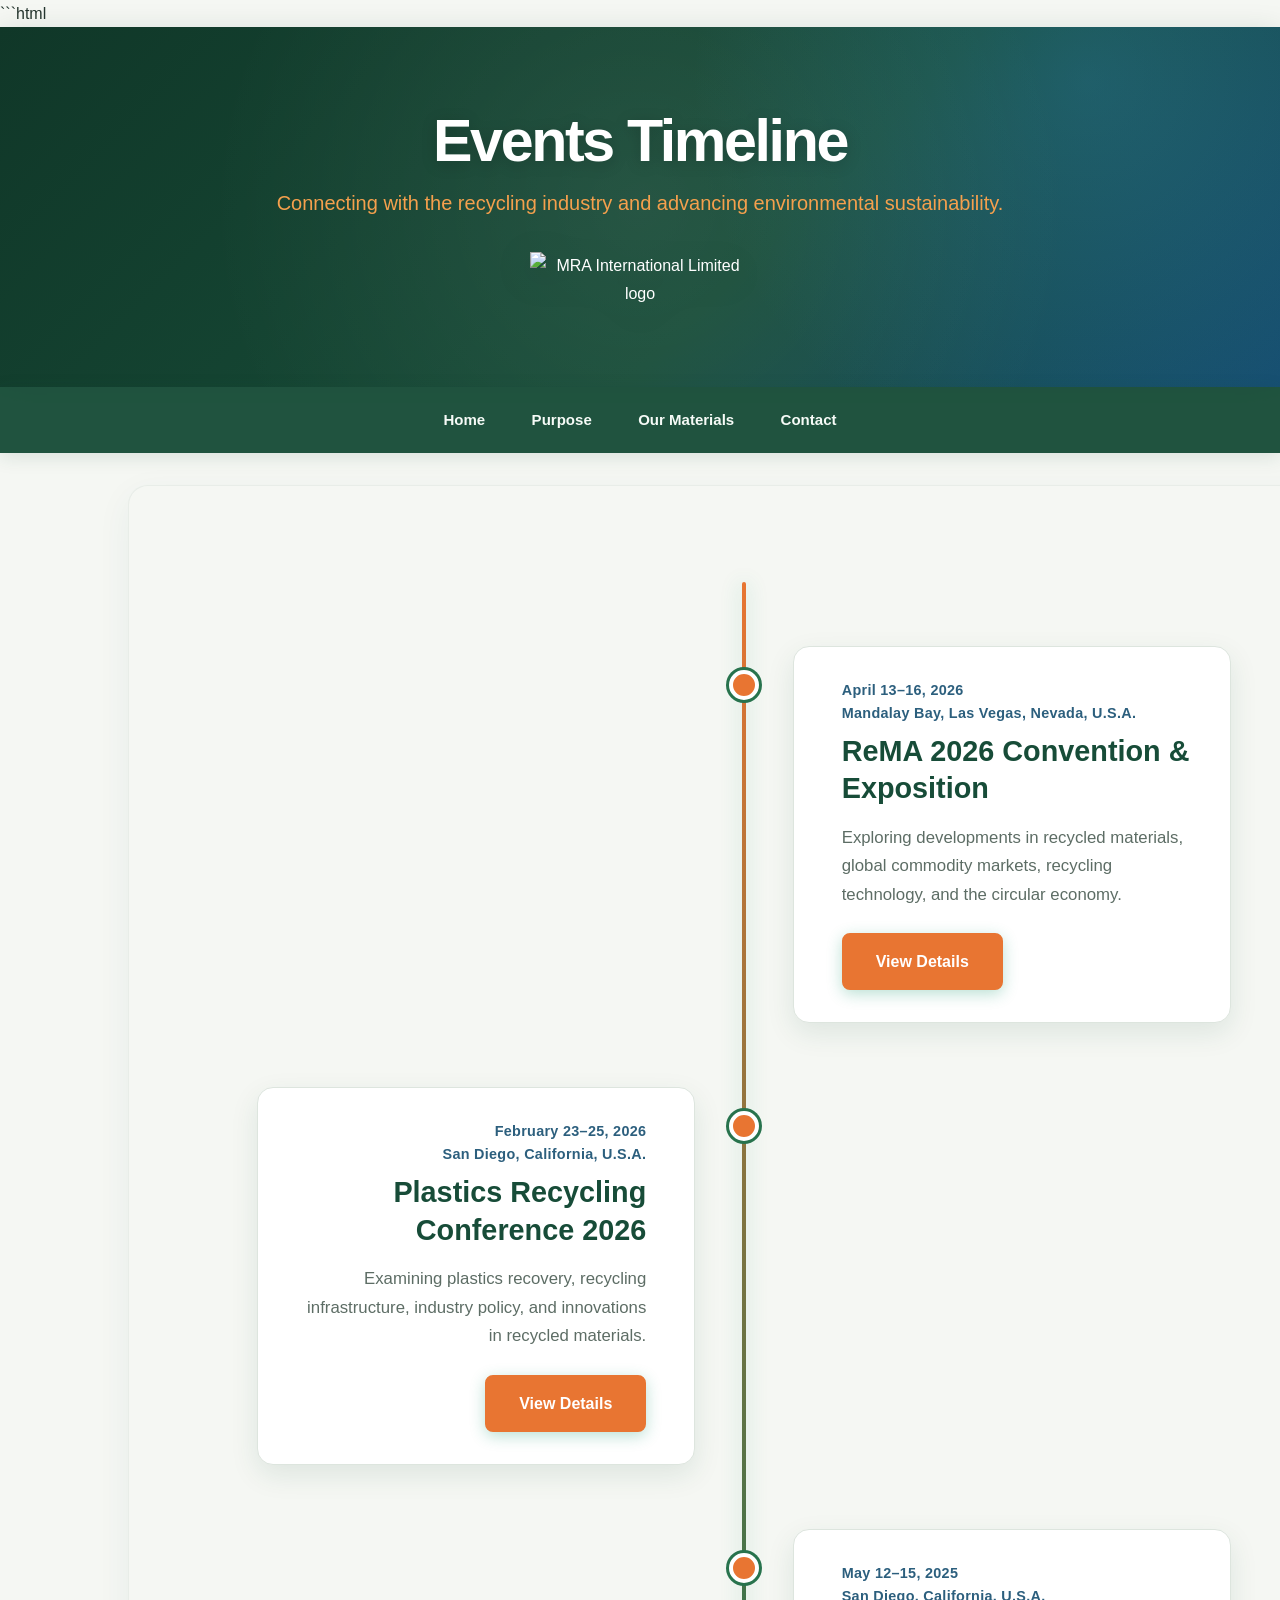
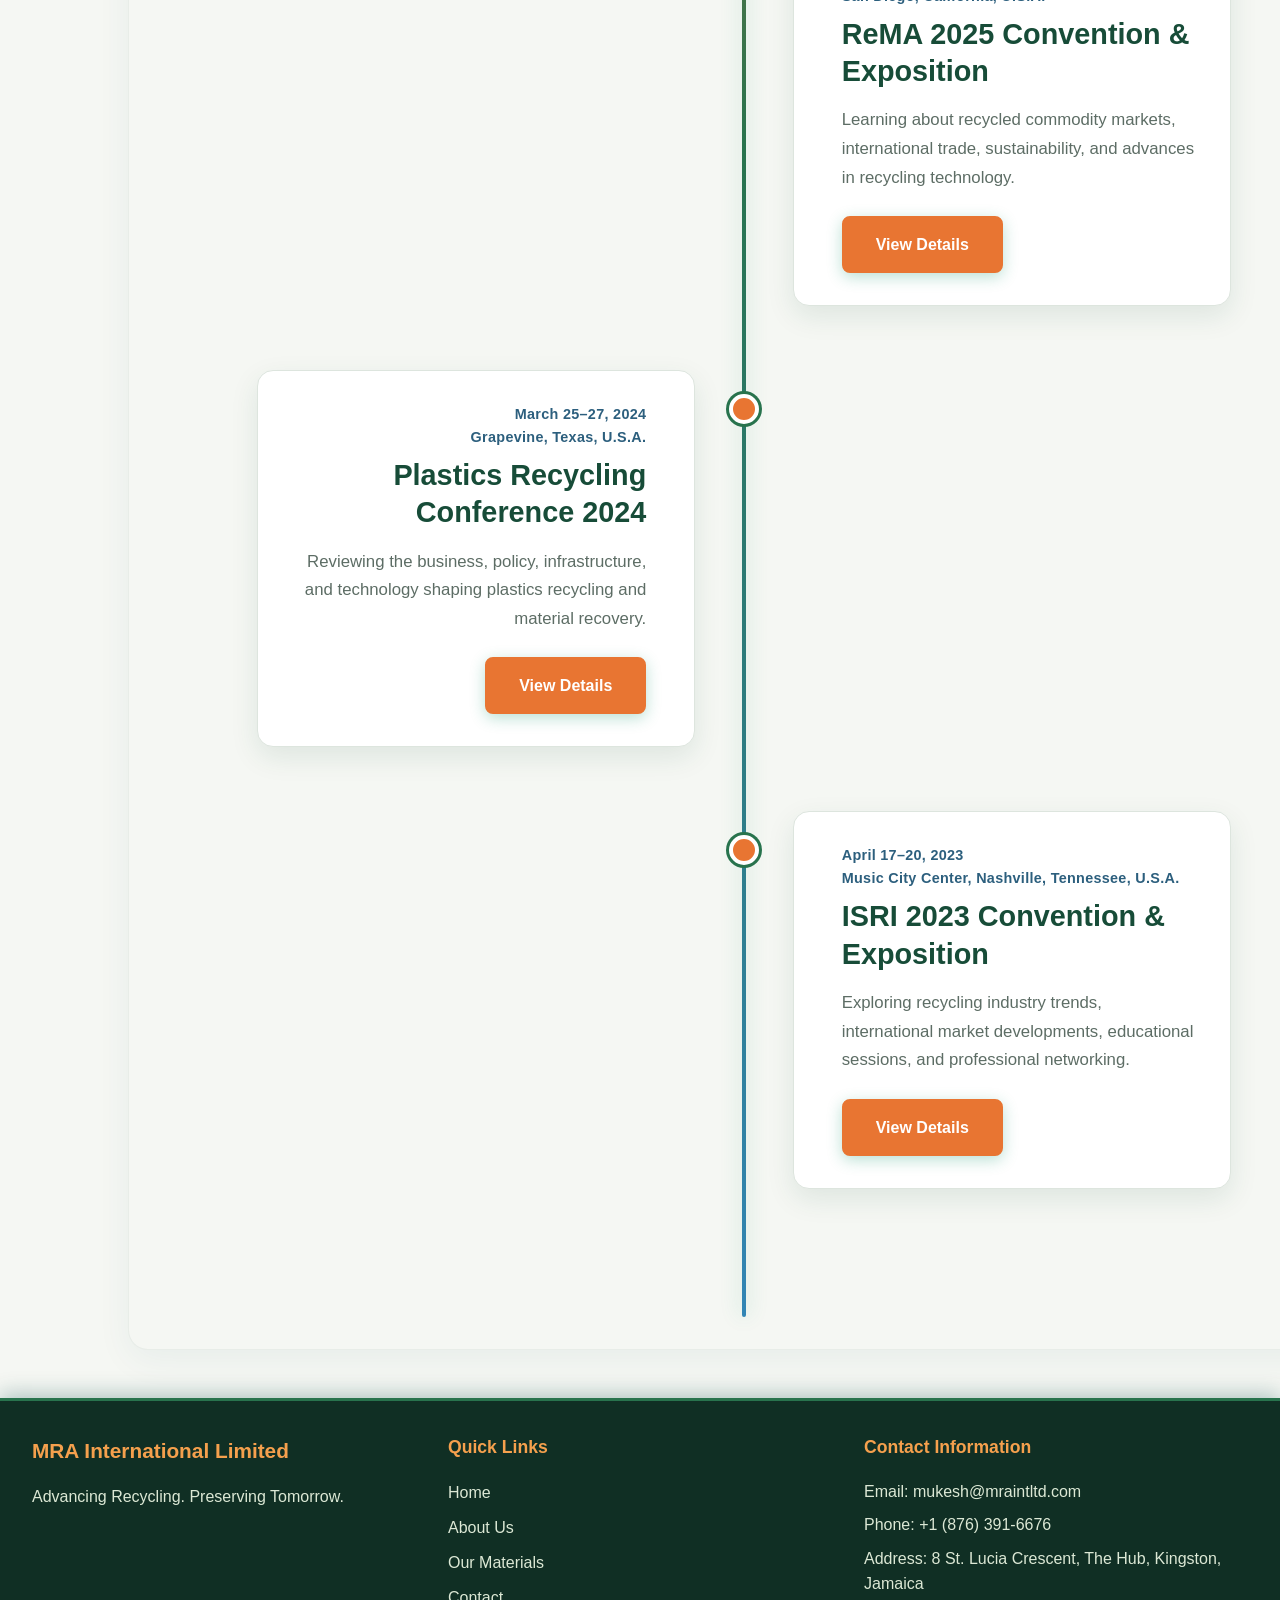
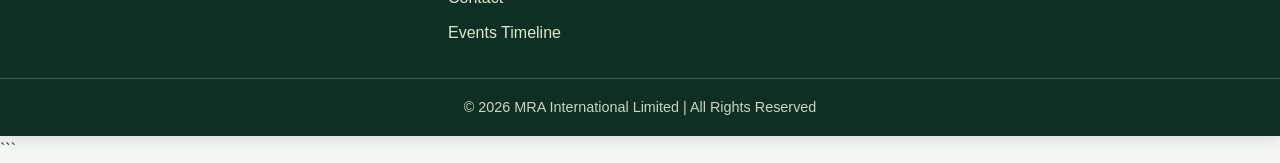
==== commit f199253b: "events.html" ====
--- a/events.html
+++ b/events.html
@@ -1,4 +1,4 @@
-
+```html
 <!DOCTYPE html>
 <html lang="en">
 
@@ -11,13 +11,13 @@
     name="description"
     content="Explore MRA International Limited's events timeline, featuring recycling industry conventions and plastics recycling conferences."
   >
-  <meta name="theme-color" content="#0c5066">
-
-  <link rel="stylesheet" href="style.css">
-  <link rel="stylesheet" href="events.css?v=2.0">
+  <meta name="theme-color" content="#174C38">
+
+  <link rel="stylesheet" href="style.css?v=1.2">
+  <link rel="stylesheet" href="events.css?v=2.1">
   <link rel="icon" type="image/png" href="public/images/favicon.png">
 
-  <!-- Open Graph / Social Media -->
+  <!-- Open Graph -->
   <meta property="og:title" content="Events Timeline | MRA International Limited">
   <meta
     property="og:description"
@@ -36,11 +36,12 @@
   >
   <meta name="twitter:image" content="https://mraintltd.com/public/images/icon.png">
 
-  <!-- Show timeline content when JavaScript is unavailable -->
+  <!-- Keep content visible when JavaScript is disabled -->
   <noscript>
     <style>
       .fade-section,
-      .timeline-item {
+      .timeline-item,
+      .fade-in {
         opacity: 1 !important;
         transform: none !important;
       }
@@ -48,7 +49,7 @@
   </noscript>
 </head>
 
-<body>
+<body class="events-page">
   <a href="#main-content" class="skip-link">Skip to main content</a>
 
   <!-- Header -->
@@ -66,43 +67,40 @@
     </div>
   </header>
 
+  <!-- Navigation -->
+  <nav class="sticky-nav" aria-label="Main navigation">
+    <div class="nav-container">
+      <button
+        class="mobile-menu-toggle"
+        type="button"
+        aria-label="Toggle navigation menu"
+        aria-expanded="false"
+        aria-controls="event-navigation"
+      >
+        <span class="bar" aria-hidden="true"></span>
+        <span class="bar" aria-hidden="true"></span>
+        <span class="bar" aria-hidden="true"></span>
+      </button>
+
+      <ul class="nav-links" id="event-navigation">
+        <li><a href="index.html" class="nav-link">Home</a></li>
+        <li><a href="index.html#purpose" class="nav-link">Purpose</a></li>
+        <li><a href="index.html#materials" class="nav-link">Our Materials</a></li>
+        <li><a href="index.html#contact" class="nav-link">Contact</a></li>
+      </ul>
+    </div>
+  </nav>
+
   <!-- Main Content -->
   <main id="main-content">
 
-    <!-- Navigation -->
-    <nav class="sticky-nav" aria-label="Main navigation">
-      <div class="nav-container">
-
-        <button
-          class="mobile-menu-toggle"
-          type="button"
-          aria-label="Toggle navigation menu"
-          aria-expanded="false"
-          aria-controls="event-navigation"
-        >
-          <span class="bar" aria-hidden="true"></span>
-          <span class="bar" aria-hidden="true"></span>
-          <span class="bar" aria-hidden="true"></span>
-        </button>
-
-        <ul class="nav-links" id="event-navigation">
-          <li><a href="index.html" class="nav-link">Home</a></li>
-          <li><a href="index.html#purpose" class="nav-link">Purpose</a></li>
-          <li><a href="index.html#materials" class="nav-link">Our Materials</a></li>
-          <li><a href="index.html#contact" class="nav-link">Contact</a></li>
-        </ul>
-
-      </div>
-    </nav>
-
-    <!-- Events Timeline -->
     <section
       class="timeline-section fade-section"
       aria-label="MRA International events timeline"
     >
       <div class="timeline-container">
 
-        <!-- Event 1: ReMA 2026 -->
+        <!-- Event 1 -->
         <article class="timeline-item" data-event="1">
           <div class="timeline-marker" aria-hidden="true"></div>
 
@@ -114,7 +112,6 @@
             </div>
 
             <h3>ReMA 2026 Convention &amp; Exposition</h3>
-
             <p>
               Exploring developments in recycled materials, global commodity
               markets, recycling technology, and the circular economy.
@@ -131,7 +128,7 @@
           </div>
         </article>
 
-        <!-- Event 2: Plastics Recycling Conference 2026 -->
+        <!-- Event 2 -->
         <article class="timeline-item" data-event="2">
           <div class="timeline-marker" aria-hidden="true"></div>
 
@@ -143,7 +140,6 @@
             </div>
 
             <h3>Plastics Recycling Conference 2026</h3>
-
             <p>
               Examining plastics recovery, recycling infrastructure,
               industry policy, and innovations in recycled materials.
@@ -160,7 +156,7 @@
           </div>
         </article>
 
-        <!-- Event 3: ReMA 2025 -->
+        <!-- Event 3 -->
         <article class="timeline-item" data-event="3">
           <div class="timeline-marker" aria-hidden="true"></div>
 
@@ -172,7 +168,6 @@
             </div>
 
             <h3>ReMA 2025 Convention &amp; Exposition</h3>
-
             <p>
               Learning about recycled commodity markets, international trade,
               sustainability, and advances in recycling technology.
@@ -189,7 +184,7 @@
           </div>
         </article>
 
-        <!-- Event 4: Plastics Recycling Conference 2024 -->
+        <!-- Event 4 -->
         <article class="timeline-item" data-event="4">
           <div class="timeline-marker" aria-hidden="true"></div>
 
@@ -201,7 +196,6 @@
             </div>
 
             <h3>Plastics Recycling Conference 2024</h3>
-
             <p>
               Reviewing the business, policy, infrastructure, and technology
               shaping plastics recycling and material recovery.
@@ -218,7 +212,7 @@
           </div>
         </article>
 
-        <!-- Event 5: ISRI 2023 -->
+        <!-- Event 5 -->
         <article class="timeline-item" data-event="5">
           <div class="timeline-marker" aria-hidden="true"></div>
 
@@ -230,7 +224,6 @@
             </div>
 
             <h3>ISRI 2023 Convention &amp; Exposition</h3>
-
             <p>
               Exploring recycling industry trends, international market
               developments, educational sessions, and professional networking.
@@ -261,7 +254,6 @@
       tabindex="-1"
     >
       <div class="modal-content">
-
         <button
           class="close-modal"
           type="button"
@@ -272,15 +264,10 @@
 
         <div class="modal-body">
           <h2 id="modalTitle"></h2>
-
           <div class="modal-date" id="modalDate"></div>
-
           <div class="modal-description" id="modalDescription"></div>
-
-          <!-- Contact details are inserted by events.js -->
           <div class="modal-gallery" id="modalGallery"></div>
         </div>
-
       </div>
     </div>
 
@@ -319,9 +306,7 @@
           <a href="tel:+18763916676">+1 (876) 391-6676</a>
         </p>
 
-        <p>
-          Address: 8 St. Lucia Crescent, The Hub, Kingston, Jamaica
-        </p>
+        <p>Address: 8 St. Lucia Crescent, The Hub, Kingston, Jamaica</p>
       </div>
 
     </div>
@@ -331,7 +316,8 @@
     </div>
   </footer>
 
-  <script src="events.js"></script>
+  <script src="events.js?v=2.1"></script>
 </body>
 
 </html>
+```
--- a/events.css
+++ b/events.css
@@ -881,3 +881,145 @@
     border-radius: 12px;
   }
 }
+/* ===== MRA Nature Theme: Events Timeline ===== */
+
+:root {
+    --fire: #E87532;
+    --fire-dark: #B84C26;
+    --earth: #174C38;
+    --earth-mid: #28734D;
+    --water: #164E70;
+    --water-mid: #3285B5;
+    --page-bg: #F5F7F3;
+    --border: #DDE5DE;
+    --muted: #5D6D65;
+}
+
+/* Timeline section and background */
+.timeline-section {
+    background: var(--page-bg) !important;
+}
+
+/* Vertical line down the timeline */
+.timeline-container::before {
+    background: linear-gradient(
+        to bottom,
+        var(--fire),
+        var(--earth-mid) 50%,
+        var(--water-mid)
+    ) !important;
+}
+
+/* Timeline dots */
+.timeline-marker {
+    background: var(--fire) !important;
+    border: 4px solid #fff !important;
+    box-shadow: 0 0 0 3px var(--earth-mid) !important;
+}
+
+/* Event cards */
+.timeline-content {
+    background: #fff !important;
+    color: #25352E !important;
+    border: 1px solid var(--border) !important;
+    border-radius: 16px !important;
+    box-shadow: 0 10px 28px rgba(23, 76, 56, 0.10) !important;
+}
+
+.timeline-content h3 {
+    color: var(--earth) !important;
+}
+
+.timeline-content p {
+    color: var(--muted) !important;
+}
+
+.timeline-date {
+    color: var(--water) !important;
+    font-weight: 700;
+}
+
+/* View Details buttons */
+.view-details-btn {
+    background: var(--fire) !important;
+    border: 2px solid var(--fire) !important;
+    color: #fff !important;
+    border-radius: 8px !important;
+}
+
+.view-details-btn:hover {
+    background: var(--fire-dark) !important;
+    border-color: var(--fire-dark) !important;
+    color: #fff !important;
+}
+
+/* Event pop-up */
+.event-modal {
+    background: rgba(12, 35, 27, 0.88) !important;
+}
+
+.event-modal .modal-content {
+    background: #fff !important;
+    border: 1px solid var(--border) !important;
+    border-radius: 18px !important;
+}
+
+#modalTitle {
+    color: var(--earth) !important;
+}
+
+.modal-date {
+    color: var(--water) !important;
+}
+
+.modal-description {
+    color: #394A41 !important;
+}
+
+.modal-contact {
+    background: #F1F6F0 !important;
+    border-left: 4px solid var(--earth-mid) !important;
+    border-radius: 8px;
+    padding: 1rem;
+}
+
+.modal-contact a {
+    color: var(--water) !important;
+    overflow-wrap: anywhere;
+}
+
+@media (max-width: 768px) {
+    .timeline-content {
+        border-radius: 12px !important;
+    }
+}
+/* ===== Events Page Footer: Nature Theme ===== */
+
+footer {
+    background: #102F24 !important;
+    color: #F1F6F0 !important;
+    border-top: 3px solid #28734D !important;
+}
+
+footer h3,
+footer h4 {
+    color: #F5A04D !important;
+}
+
+footer p,
+footer li {
+    color: #DCE8D5 !important;
+}
+
+footer a {
+    color: #DCE8D5 !important;
+}
+
+footer a:hover {
+    color: #F5A04D !important;
+}
+
+.footer-bottom {
+    border-top: 1px solid rgba(220, 232, 213, 0.25) !important;
+    color: #DCE8D5 !important;
+}
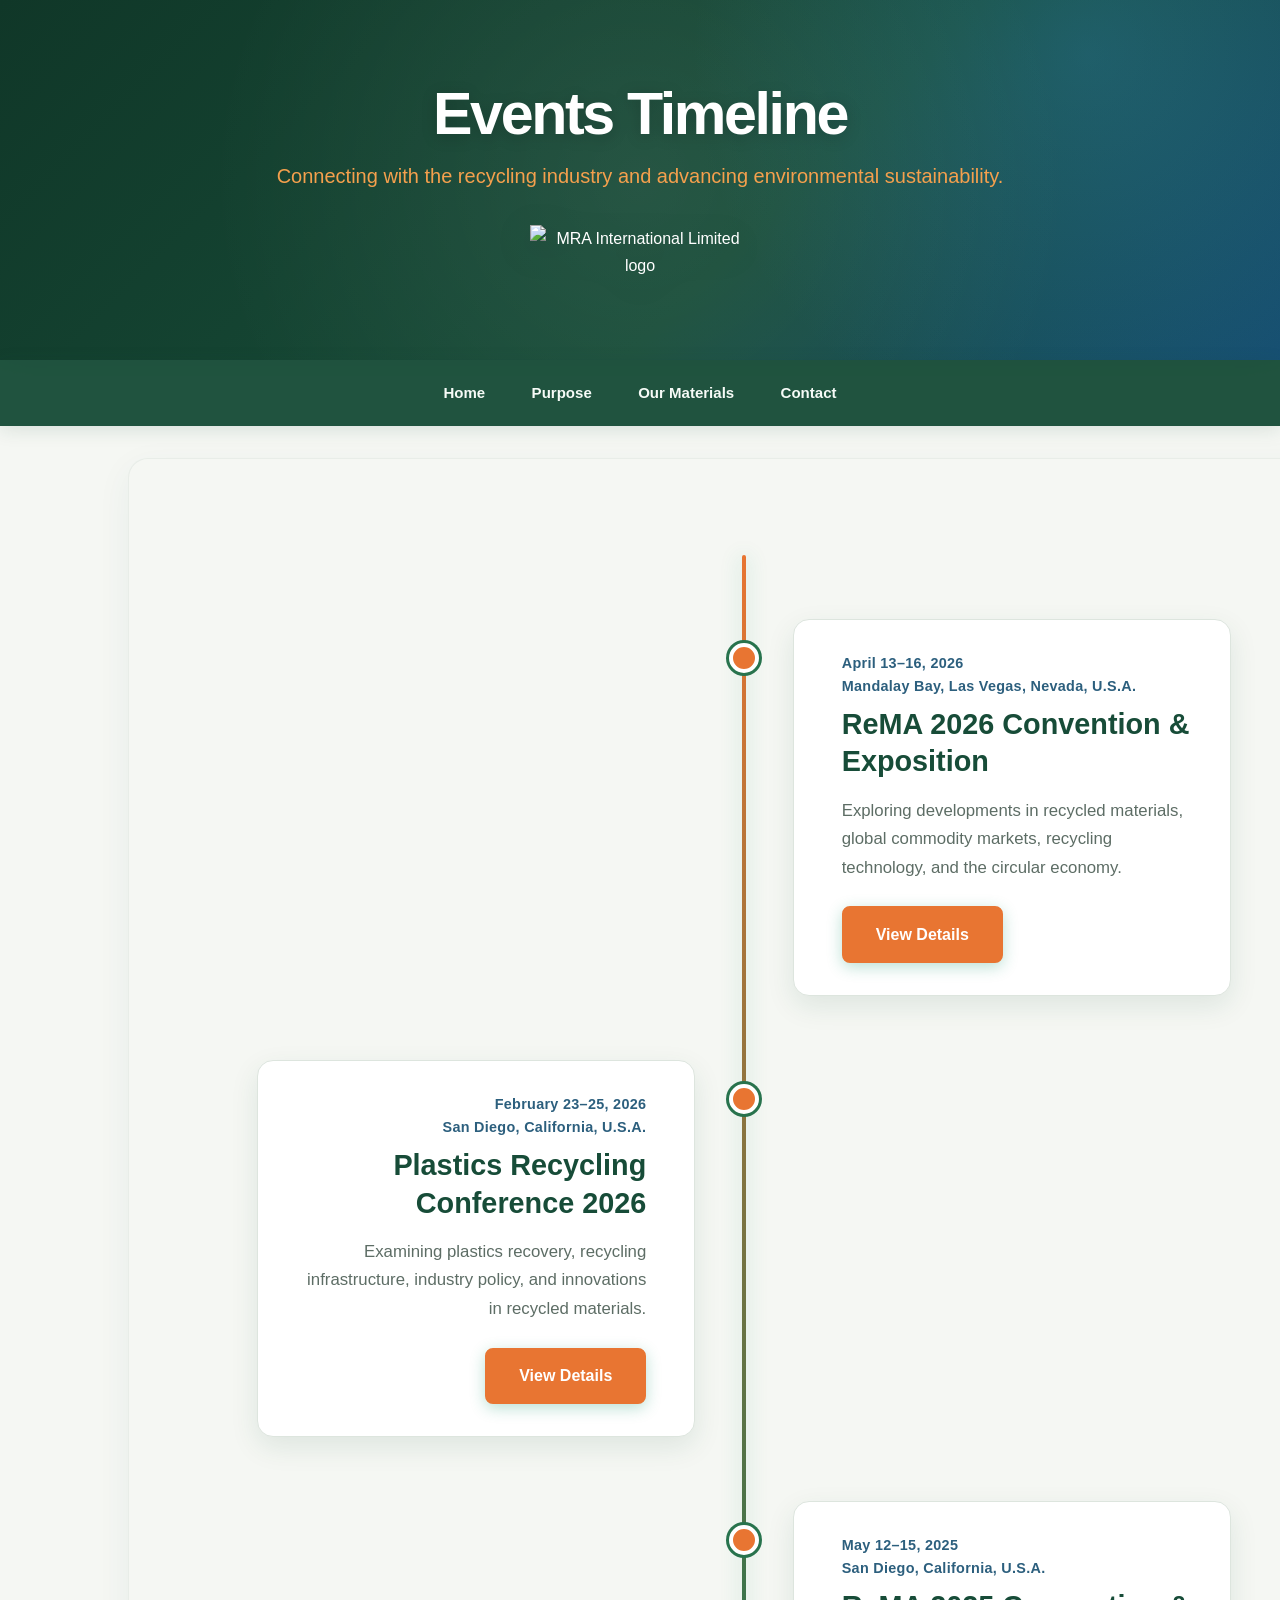
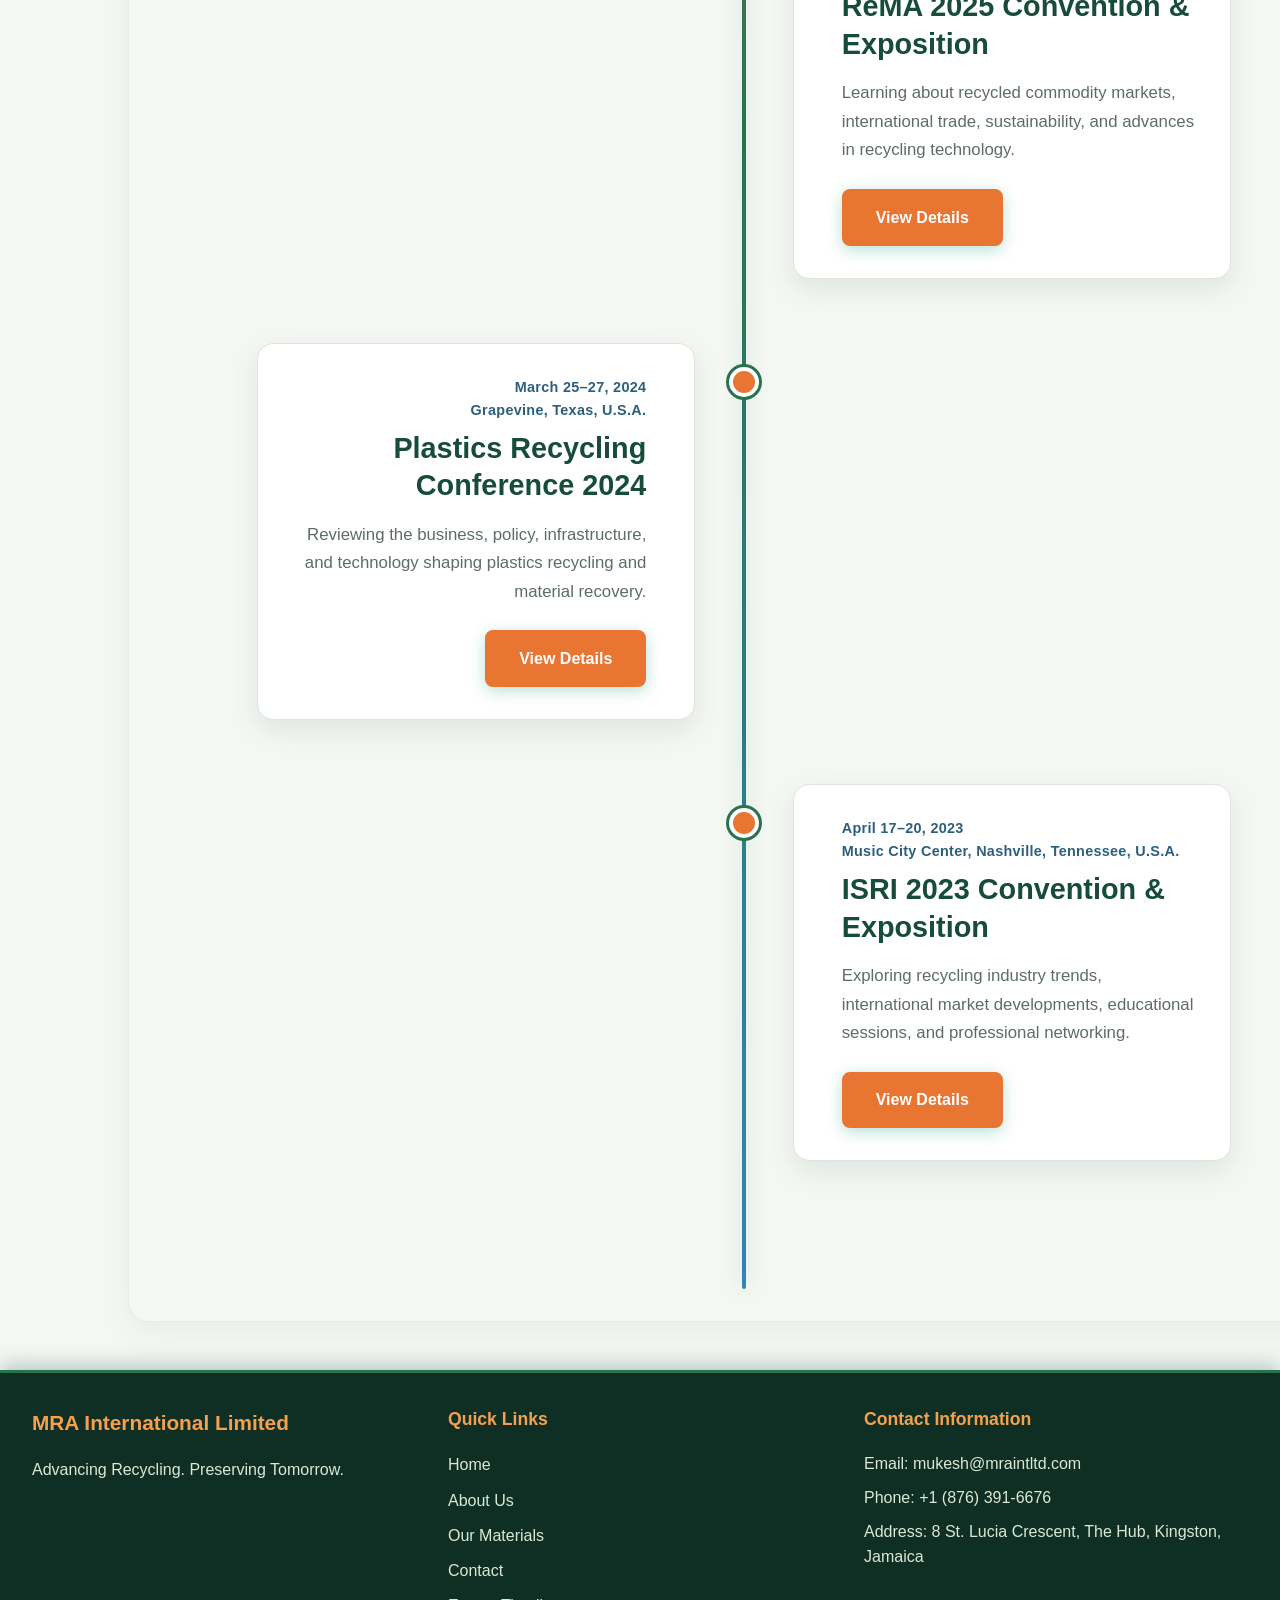
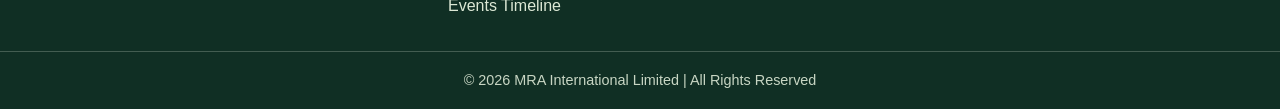
==== commit d8f4b168: "events.html" ====
--- a/events.html
+++ b/events.html
@@ -1,4 +1,3 @@
-```html
 <!DOCTYPE html>
 <html lang="en">
 
@@ -320,4 +319,3 @@
 </body>
 
 </html>
-```
